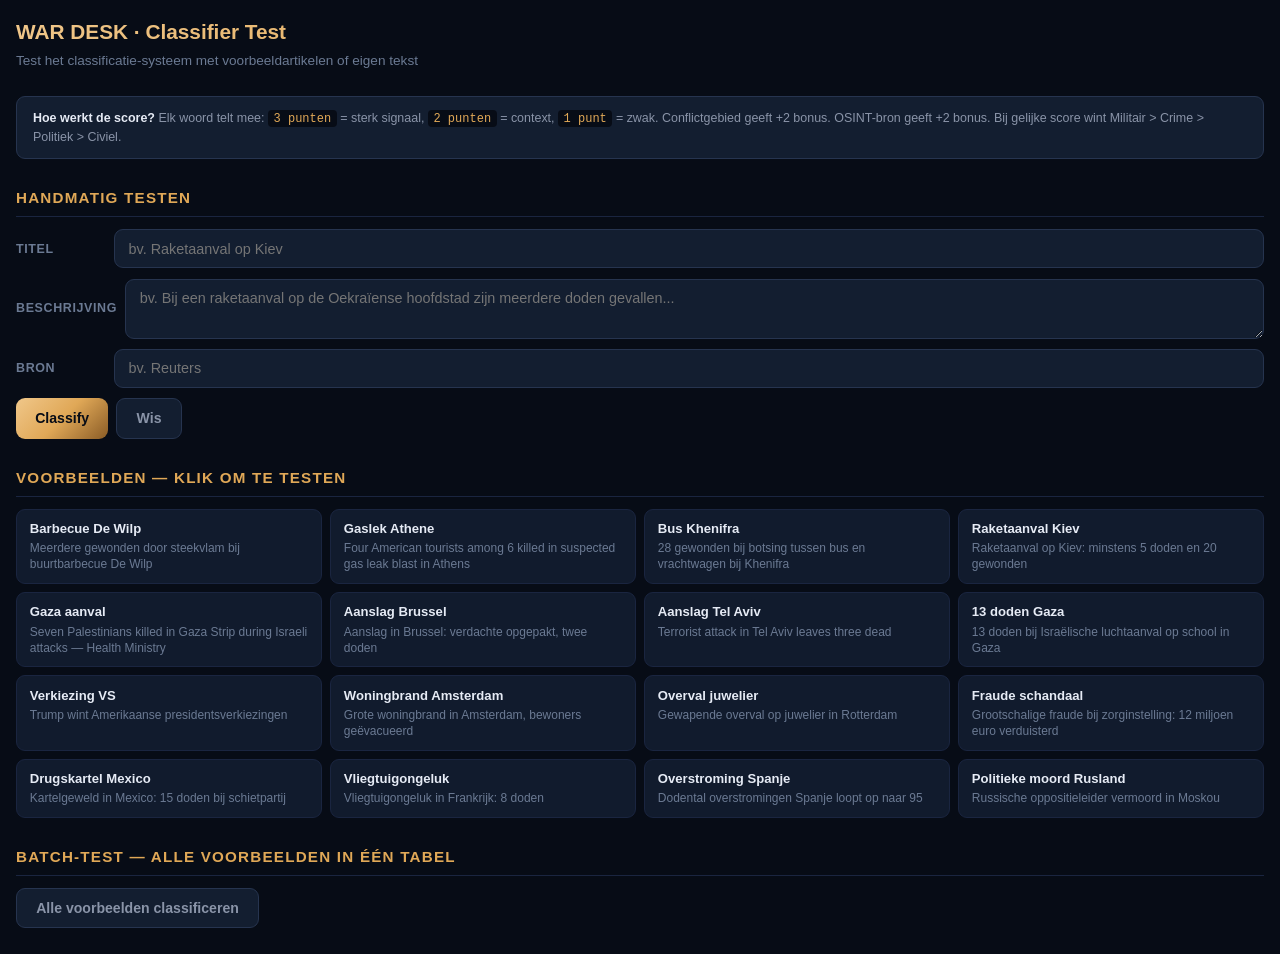
==== classifier-test.html @ 150e5d80 "Create classifier-test.html" ====
<!DOCTYPE html>
<html lang="nl">
<head>
<meta charset="UTF-8">
<meta name="viewport" content="width=device-width, initial-scale=1.0">
<title>WAR DESK · Classifier Test</title>
<style>
  :root {
    --bg:#070c16; --bg-2:#0d1522; --bg-3:#131e30;
    --card:#111b2d; --card-hover:#18253c;
    --line:#1a2540; --line-2:#26344f;
    --ink:#e6ebf5; --ink-2:#8a94a8; --ink-3:#6b7a93;
    --amber:#e0a857; --amber-2:#f0c78a; --amber-3:#8a5c26;
    --militair:#e63950; --crime:#a855f7; --cyber:#06b6d4;
    --politiek:#3b82f6; --civiel:#6b7a93;
    --good:#10b981; --warn:#f59e0b; --bad:#ef4444;
  }
  * { box-sizing: border-box; margin: 0; padding: 0; }
  body {
    font-family: 'Inter', -apple-system, BlinkMacSystemFont, 'Segoe UI', Roboto, sans-serif;
    background: var(--bg);
    color: var(--ink);
    padding: 1rem;
    line-height: 1.5;
    font-size: 15px;
  }
  h1 {
    font-size: 1.3rem;
    background: linear-gradient(135deg, var(--amber-2), var(--amber), var(--amber-3));
    -webkit-background-clip: text; background-clip: text; -webkit-text-fill-color: transparent;
    margin-bottom: .25rem;
  }
  .subtitle { color: var(--ink-3); font-size: .85rem; margin-bottom: 1.5rem; }
  h2 {
    font-size: .95rem; color: var(--amber); text-transform: uppercase;
    letter-spacing: .08em; margin: 1.75rem 0 .75rem;
    padding-bottom: .4rem; border-bottom: 1px solid var(--line);
  }
  .row { display: flex; gap: .5rem; margin-bottom: .65rem; flex-wrap: wrap; }
  .row label { font-size: .78rem; color: var(--ink-3); min-width: 90px; align-self: center; font-weight: 600; text-transform: uppercase; letter-spacing: .05em; }
  input, textarea {
    flex: 1; min-width: 200px;
    padding: .65rem .85rem;
    background: var(--bg-3); border: 1px solid var(--line-2);
    color: var(--ink); border-radius: 9px;
    font-size: .9rem; font-family: inherit; outline: none;
    resize: vertical;
  }
  input:focus, textarea:focus { border-color: var(--amber); box-shadow: 0 0 0 3px rgba(224,168,87,.25); }
  textarea { min-height: 60px; }
  button {
    padding: .7rem 1.2rem;
    background: linear-gradient(135deg, var(--amber-2), var(--amber), var(--amber-3));
    color: #070c16; border: none; border-radius: 9px;
    font-weight: 700; font-size: .88rem; cursor: pointer;
    font-family: inherit;
    transition: filter .15s, transform .1s;
  }
  button:hover { filter: brightness(1.08); }
  button:active { transform: scale(.97); }
  button.secondary {
    background: var(--bg-3); color: var(--ink-2); border: 1px solid var(--line-2);
  }
  button.secondary:hover { border-color: var(--amber); color: var(--amber); }

  .result {
    background: var(--card);
    border: 1px solid var(--line);
    border-radius: 12px;
    padding: 1.1rem 1.25rem;
    margin-top: 1rem;
  }
  .result.cat-militair { border-left: 4px solid var(--militair); }
  .result.cat-crime { border-left: 4px solid var(--crime); }
  .result.cat-politiek { border-left: 4px solid var(--politiek); }
  .result.cat-civiel { border-left: 4px solid var(--civiel); }
  .result-header {
    display: flex; align-items: center; gap: .6rem; flex-wrap: wrap;
    margin-bottom: .75rem; padding-bottom: .75rem;
    border-bottom: 1px solid var(--line);
  }
  .badge {
    display: inline-flex; align-items: center; gap: .4rem;
    padding: .35rem .85rem; border-radius: 999px;
    font-size: .82rem; font-weight: 700;
    text-transform: uppercase; letter-spacing: .05em;
  }
  .badge.militair { background: rgba(230,57,80,.15); color: #ff6070; border: 1px solid rgba(230,57,80,.4); }
  .badge.crime { background: rgba(168,85,247,.15); color: #c084fc; border: 1px solid rgba(168,85,247,.4); }
  .badge.politiek { background: rgba(59,130,246,.15); color: #60a5fa; border: 1px solid rgba(59,130,246,.4); }
  .badge.civiel { background: rgba(107,122,147,.15); color: #8a94a8; border: 1px solid rgba(107,122,147,.4); }
  .badge.subtype { background: var(--bg-3); color: var(--ink-2); border: 1px solid var(--line-2); }

  .conf {
    margin-left: auto;
    display: inline-flex; align-items: center; gap: .5rem;
    font-size: .8rem; color: var(--ink-3);
  }
  .conf-bar {
    width: 100px; height: 6px; background: var(--bg-3);
    border-radius: 3px; overflow: hidden; position: relative;
  }
  .conf-fill { height: 100%; background: var(--good); transition: width .3s; }
  .conf-fill.med { background: var(--warn); }
  .conf-fill.low { background: var(--bad); }

  .scores-grid {
    display: grid; grid-template-columns: repeat(4, 1fr);
    gap: .5rem; margin-top: .75rem;
  }
  .score-box {
    background: var(--bg-3); border: 1px solid var(--line-2);
    border-radius: 8px; padding: .6rem .5rem; text-align: center;
  }
  .score-box .cat {
    font-size: .65rem; text-transform: uppercase; letter-spacing: .06em;
    font-weight: 700; margin-bottom: .2rem;
  }
  .score-box .val { font-size: 1.3rem; font-weight: 800; font-variant-numeric: tabular-nums; }
  .score-box.militair .cat, .score-box.militair .val { color: var(--militair); }
  .score-box.crime .cat, .score-box.crime .val { color: var(--crime); }
  .score-box.politiek .cat, .score-box.politiek .val { color: var(--politiek); }
  .score-box.civiel .cat, .score-box.civiel .val { color: var(--civiel); }

  .signals {
    margin-top: .75rem; padding-top: .75rem;
    border-top: 1px solid var(--line);
    font-size: .82rem; color: var(--ink-2);
  }
  .signal-line { margin-bottom: .3rem; }
  .signal-cat { font-weight: 700; color: var(--ink); }
  .signal-word {
    display: inline-block;
    background: var(--bg-3); border: 1px solid var(--line-2);
    padding: .1rem .45rem; margin: .1rem .15rem;
    border-radius: 5px; font-size: .75rem;
  }
  .signal-word.w3 { border-color: rgba(230,57,80,.4); color: #ff8090; }
  .signal-word.w2 { border-color: rgba(245,158,11,.4); color: #fbbf24; }
  .signal-word.w1 { border-color: var(--line-2); color: var(--ink-3); }

  .meta-line {
    margin-top: .5rem; padding-top: .5rem;
    border-top: 1px solid var(--line);
    font-size: .75rem; color: var(--ink-3);
  }
  .meta-tag {
    display: inline-block;
    background: var(--bg-3); border: 1px solid var(--line-2);
    padding: .15rem .5rem; margin-right: .3rem;
    border-radius: 5px;
  }
  .meta-tag.ok { color: var(--good); border-color: rgba(16,185,129,.4); }
  .meta-tag.warn { color: var(--warn); border-color: rgba(245,158,11,.4); }

  .presets {
    display: grid; grid-template-columns: repeat(auto-fill, minmax(280px, 1fr));
    gap: .5rem; margin-top: .75rem;
  }
  .preset {
    background: var(--card); border: 1px solid var(--line);
    border-radius: 9px; padding: .65rem .8rem;
    cursor: pointer; transition: all .15s;
    font-size: .82rem; line-height: 1.35;
  }
  .preset:hover {
    background: var(--card-hover); border-color: var(--amber);
    transform: translateY(-2px);
    box-shadow: 0 6px 20px -10px rgba(224,168,87,.4);
  }
  .preset-title { font-weight: 700; color: var(--ink); margin-bottom: .15rem; }
  .preset-desc { color: var(--ink-3); font-size: .75rem; }

  .batch-table {
    width: 100%; border-collapse: collapse; margin-top: .75rem;
    font-size: .82rem;
  }
  .batch-table th {
    text-align: left; padding: .5rem .55rem;
    background: var(--bg-3); color: var(--ink-3);
    font-size: .7rem; text-transform: uppercase; letter-spacing: .06em;
    border-bottom: 1px solid var(--line-2);
  }
  .batch-table td {
    padding: .55rem; border-bottom: 1px solid var(--line);
    vertical-align: top;
  }
  .batch-table tr:hover { background: var(--card-hover); }
  .batch-table .cat-cell { font-weight: 700; white-space: nowrap; }
  .batch-table .cat-militair { color: var(--militair); }
  .batch-table .cat-crime { color: var(--crime); }
  .batch-table .cat-politiek { color: var(--politiek); }
  .batch-table .cat-civiel { color: var(--civiel); }
  .batch-table .score-cell { font-variant-numeric: tabular-nums; text-align: center; }
  .batch-table .score-best { color: var(--good); font-weight: 700; }

  .legend {
    background: var(--bg-3); border: 1px solid var(--line-2);
    border-radius: 9px; padding: .75rem 1rem;
    font-size: .78rem; color: var(--ink-2);
    margin-top: 1rem;
  }
  .legend strong { color: var(--ink); }
  .legend code {
    background: var(--bg); padding: .1rem .35rem; border-radius: 4px;
    font-size: .75rem; color: var(--amber);
  }
</style>
</head>
<body>

<h1>WAR DESK · Classifier Test</h1>
<div class="subtitle">Test het classificatie-systeem met voorbeeldartikelen of eigen tekst</div>

<div class="legend">
  <strong>Hoe werkt de score?</strong> Elk woord telt mee: <code>3 punten</code> = sterk signaal,
  <code>2 punten</code> = context, <code>1 punt</code> = zwak. Conflictgebied geeft +2 bonus.
  OSINT-bron geeft +2 bonus. Bij gelijke score wint Militair &gt; Crime &gt; Politiek &gt; Civiel.
</div>

<h2>Handmatig testen</h2>

<div class="row"><label>Titel</label><input type="text" id="inTitle" placeholder="bv. Raketaanval op Kiev"></div>
<div class="row"><label>Beschrijving</label><textarea id="inDesc" placeholder="bv. Bij een raketaanval op de Oekraïense hoofdstad zijn meerdere doden gevallen..."></textarea></div>
<div class="row"><label>Bron</label><input type="text" id="inSource" placeholder="bv. Reuters"></div>
<div class="row">
  <button id="btnClassify">Classify</button>
  <button class="secondary" id="btnClear">Wis</button>
</div>

<div id="result"></div>

<h2>Voorbeelden — klik om te testen</h2>
<div class="presets" id="presets"></div>

<h2>Batch-test — alle voorbeelden in één tabel</h2>
<div class="row">
  <button class="secondary" id="btnBatch">Alle voorbeelden classificeren</button>
</div>
<div id="batchResult"></div>

<script src="classifier.js"></script>
<script>
(function(){
  "use strict";

  var PRESETS = [
    {
      label: "Barbecue De Wilp",
      title: "Meerdere gewonden door steekvlam bij buurtbarbecue De Wilp",
      desc: "Tijdens een buurtbarbecue in De Wilp zijn zaterdagavond meerdere mensen gewond geraakt door een steekvlam.",
      source: "AD.nl",
      expected: "civiel"
    },
    {
      label: "Gaslek Athene",
      title: "Four American tourists among 6 killed in suspected gas leak blast in Athens",
      desc: "Six people died in a suspected gas leak explosion in a hotel in central Athens. Among the victims are four American tourists.",
      source: "France24 EN",
      expected: "civiel"
    },
    {
      label: "Bus Khenifra",
      title: "28 gewonden bij botsing tussen bus en vrachtwagen bij Khenifra",
      desc: "Bij een botsing tussen een bus en een vrachtwagen op de N8 bij Khenifra zijn 28 mensen gewond geraakt.",
      source: "MAROKKO.nl",
      expected: "civiel"
    },
    {
      label: "Raketaanval Kiev",
      title: "Raketaanval op Kiev: minstens 5 doden en 20 gewonden",
      desc: "Rusland heeft vannacht raketten afgevuurd op de Oekraïense hoofdstad Kiev. Bij de aanval zijn minstens 5 mensen gedood.",
      source: "Reuters",
      expected: "militair"
    },
    {
      label: "Gaza aanval",
      title: "Seven Palestinians killed in Gaza Strip during Israeli attacks — Health Ministry",
      desc: "The Health Ministry in Gaza says seven Palestinians were killed and several wounded in Israeli strikes across the Gaza Strip.",
      source: "Al Jazeera",
      expected: "militair"
    },
    {
      label: "Aanslag Brussel",
      title: "Aanslag in Brussel: verdachte opgepakt, twee doden",
      desc: "Bij een aanslag in het centrum van Brussel zijn twee mensen omgekomen. De politie heeft een verdachte opgepakt. Het motief is nog onduidelijk.",
      source: "VRT NWS",
      expected: "crime"
    },
    {
      label: "Aanslag Tel Aviv",
      title: "Terrorist attack in Tel Aviv leaves three dead",
      desc: "A terrorist opened fire in central Tel Aviv, killing three people and wounding several others. The attacker was neutralized by security forces.",
      source: "Times of Israel",
      expected: "militair"
    },
    {
      label: "13 doden Gaza",
      title: "13 doden bij Israëlische luchtaanval op school in Gaza",
      desc: "Bij een Israëlische luchtaanval op een school in Gaza zijn dertien mensen gedood. Het IDF zegt een Hamas-doelwit te hebben geraakt.",
      source: "NOS",
      expected: "militair"
    },
    {
      label: "Verkiezing VS",
      title: "Trump wint Amerikaanse presidentsverkiezingen",
      desc: "Donald Trump heeft de Amerikaanse presidentsverkiezingen gewonnen. Hij versloeg zijn Democratische tegenstander in meerdere swing-states.",
      source: "NYT US",
      expected: "politiek"
    },
    {
      label: "Woningbrand Amsterdam",
      title: "Grote woningbrand in Amsterdam, bewoners geëvacueerd",
      desc: "In Amsterdam is een grote woningbrand uitgebroken. De brandweer heeft meerdere bewoners geëvacueerd.",
      source: "AT5",
      expected: "civiel"
    },
    {
      label: "Overval juwelier",
      title: "Gewapende overval op juwelier in Rotterdam",
      desc: "Twee verdachten hebben een juwelier in Rotterdam overvallen. De politie is op zoek naar de daders.",
      source: "AD.nl",
      expected: "crime"
    },
    {
      label: "Fraude schandaal",
      title: "Grootschalige fraude bij zorginstelling: 12 miljoen euro verduisterd",
      desc: "Bij een zorginstelling in Utrecht is 12 miljoen euro verduisterd door grootschalige fraude. De directie is opgepakt.",
      source: "FD",
      expected: "crime"
    },
    {
      label: "Drugskartel Mexico",
      title: "Kartelgeweld in Mexico: 15 doden bij schietpartij",
      desc: "Bij een schietpartij tussen rivaliserende drugskartels in Noord-Mexico zijn 15 mensen omgekomen.",
      source: "Reuters",
      expected: "crime"
    },
    {
      label: "Vliegtuigongeluk",
      title: "Vliegtuigongeluk in Frankrijk: 8 doden",
      desc: "Bij een vliegtuigongeluk in Zuid-Frankrijk zijn alle 8 inzittenden omgekomen. De oorzaak is nog onbekend.",
      source: "AFP",
      expected: "civiel"
    },
    {
      label: "Overstroming Spanje",
      title: "Dodental overstromingen Spanje loopt op naar 95",
      desc: "Het dodental als gevolg van de overstromingen in de regio Valencia is opgelopen tot 95. Er zijn nog tientallen vermisten.",
      source: "El País",
      expected: "civiel"
    },
    {
      label: "Politieke moord Rusland",
      title: "Russische oppositieleider vermoord in Moskou",
      desc: "Een prominente Russische oppositieleider is in Moskou vermoord. De politie onderzoekt de zaak. Westerse landen eisen uitleg van het Kremlin.",
      source: "BBC World",
      expected: "crime"
    }
  ];

  /* ============================================================
     RENDER
     ============================================================ */

  function esc(s){
    return String(s == null ? "" : s).replace(/[&<>"']/g, function(c){
      return {"&":"&amp;","<":"&lt;",">":"&gt;",'"':"&quot;","'":"&#39;"}[c];
    });
  }

  function catLabel(cat){
    return { militair:"Militair", crime:"Crime", politiek:"Politiek", civiel:"Civiel" }[cat] || cat;
  }

  function renderSignals(signals){
    var out = [];
    ["militair","crime","politiek","civiel"].forEach(function(cat){
      var hits = signals[cat];
      if (!hits || !hits.length) return;
      var words = hits.map(function(h){
        var cls = "w" + h.weight;
        return '<span class="signal-word ' + cls + '">' + esc(h.word) + ' <sub>' + h.weight + '</sub></span>';
      }).join("");
      out.push('<div class="signal-line"><span class="signal-cat">' + catLabel(cat) + ':</span> ' + words + '</div>');
    });
    return out.join("") || '<div class="signal-line"><em>Geen signaalwoorden herkend</em></div>';
  }

  function renderMeta(meta){
    var tags = [];
    if (meta.conflictLocation) tags.push('<span class="meta-tag ok">Conflictgebied: ' + esc(meta.conflictLocation) + ' (+2)</span>');
    if (meta.instableLocation) tags.push('<span class="meta-tag warn">Instabiel: ' + esc(meta.instableLocation) + ' (+1)</span>');
    if (meta.isOsint) tags.push('<span class="meta-tag ok">OSINT-bron (+2)</span>');
    if (meta.terrorWord) tags.push('<span class="meta-tag warn">Terrorisme-woord: ' + esc(meta.terrorWord) + ' → ' + (meta.conflictLocation ? 'Militair' : 'Crime') + ' (+5)</span>');
    if (!tags.length) tags.push('<span class="meta-tag">Geen speciale regels actief</span>');
    return tags.join("");
  }

  function renderResult(result){
    var el = document.getElementById("result");
    var confClass = result.confidence >= 85 ? "" : (result.confidence >= 65 ? "med" : "low");
    var html = '';
    html += '<div class="result cat-' + result.category + '">';
    html += '<div class="result-header">';
    html += '<span class="badge ' + result.category + '">' + catLabel(result.category) + '</span>';
    if (result.subtype) html += '<span class="badge subtype">' + esc(result.subtype) + '</span>';
    if (result.uncertain) html += '<span class="badge subtype" style="color:#f59e0b">?</span>';
    html += '<span class="conf">' +
      '<span>Confidence: ' + result.confidence + '%</span>' +
      '<span class="conf-bar"><span class="conf-fill ' + confClass + '" style="width:' + result.confidence + '%"></span></span>' +
    '</span>';
    html += '</div>';

    html += '<div class="scores-grid">';
    html += '<div class="score-box militair"><div class="cat">Militair</div><div class="val">' + result.scores.militair + '</div></div>';
    html += '<div class="score-box crime"><div class="cat">Crime</div><div class="val">' + result.scores.crime + '</div></div>';
    html += '<div class="score-box politiek"><div class="cat">Politiek</div><div class="val">' + result.scores.politiek + '</div></div>';
    html += '<div class="score-box civiel"><div class="cat">Civiel</div><div class="val">' + result.scores.civiel + '</div></div>';
    html += '</div>';

    html += '<div class="signals">' + renderSignals(result.signals) + '</div>';
    html += '<div class="meta-line">' + renderMeta(result.meta) + '</div>';
    html += '</div>';
    el.innerHTML = html;
  }

  /* ============================================================
     HANDLERS
     ============================================================ */

  function classifyNow(){
    if (!window.WDClassifier) {
      alert("classifier.js niet geladen!");
      return;
    }
    var title = document.getElementById("inTitle").value;
    var desc = document.getElementById("inDesc").value;
    var source = document.getElementById("inSource").value;
    var result = window.WDClassifier.classify(title, desc, source);
    renderResult(result);
  }

  function fillForm(preset){
    document.getElementById("inTitle").value = preset.title;
    document.getElementById("inDesc").value = preset.desc;
    document.getElementById("inSource").value = preset.source;
    classifyNow();
    document.getElementById("result").scrollIntoView({ behavior:"smooth", block:"start" });
  }

  function clearForm(){
    document.getElementById("inTitle").value = "";
    document.getElementById("inDesc").value = "";
    document.getElementById("inSource").value = "";
    document.getElementById("result").innerHTML = "";
  }

  function renderPresets(){
    var wrap = document.getElementById("presets");
    var html = "";
    PRESETS.forEach(function(p, i){
      html += '<div class="preset" data-idx="' + i + '">';
      html += '<div class="preset-title">' + esc(p.label) + '</div>';
      html += '<div class="preset-desc">' + esc(p.title) + '</div>';
      html += '</div>';
    });
    wrap.innerHTML = html;
    wrap.querySelectorAll(".preset").forEach(function(el){
      el.addEventListener("click", function(){
        fillForm(PRESETS[parseInt(el.dataset.idx, 10)]);
      });
    });
  }

  function runBatch(){
    var wrap = document.getElementById("batchResult");
    if (!window.WDClassifier) { wrap.innerHTML = "classifier.js niet geladen"; return; }

    var html = '<table class="batch-table"><thead><tr>' +
      '<th>#</th><th>Label</th><th>Resultaat</th><th>Subtype</th>' +
      '<th>M</th><th>C</th><th>P</th><th>Ci</th><th>Conf</th><th>Verwacht</th>' +
    '</tr></thead><tbody>';

    var correct = 0;
    PRESETS.forEach(function(p, i){
      var r = window.WDClassifier.classify(p.title, p.desc, p.source);
      var ok = (r.category === p.expected);
      if (ok) correct++;
      var rowStyle = ok ? "" : ' style="background:rgba(239,68,68,.08)"';
      html += '<tr' + rowStyle + '>';
      html += '<td>' + (i+1) + '</td>';
      html += '<td>' + esc(p.label) + '</td>';
      html += '<td class="cat-cell cat-' + r.category + '">' + catLabel(r.category) + '</td>';
      html += '<td>' + esc(r.subtype) + (r.uncertain ? ' <span style="color:#f59e0b">?</span>' : '') + '</td>';
      html += '<td class="score-cell' + (r.category === "militair" ? ' score-best' : '') + '">' + r.scores.militair + '</td>';
      html += '<td class="score-cell' + (r.category === "crime" ? ' score-best' : '') + '">' + r.scores.crime + '</td>';
      html += '<td class="score-cell' + (r.category === "politiek" ? ' score-best' : '') + '">' + r.scores.politiek + '</td>';
      html += '<td class="score-cell' + (r.category === "civiel" ? ' score-best' : '') + '">' + r.scores.civiel + '</td>';
      html += '<td class="score-cell">' + r.confidence + '%</td>';
      html += '<td>' + (ok ? '<span style="color:#10b981">✓ ' + catLabel(p.expected) + '</span>' : '<span style="color:#ef4444">✗ ' + catLabel(p.expected) + '</span>') + '</td>';
      html += '</tr>';
    });

    html += '</tbody></table>';
    html += '<div style="margin-top:.75rem;font-size:.85rem;color:var(--ink-2)">';
    html += '<strong>Score: ' + correct + ' / ' + PRESETS.length + '</strong> correct';
    if (correct === PRESETS.length) html += ' — <span style="color:var(--good)">Perfect</span>';
    else if (correct >= PRESETS.length * 0.8) html += ' — <span style="color:var(--warn)">Goed, kleine verbeteringen mogelijk</span>';
    else html += ' — <span style="color:var(--bad)">Woordenlijsten moeten worden bijgewerkt</span>';
    html += '</div>';

    wrap.innerHTML = html;
  }

  /* ============================================================
     INIT
     ============================================================ */

  document.addEventListener("DOMContentLoaded", function(){
    document.getElementById("btnClassify").addEventListener("click", classifyNow);
    document.getElementById("btnClear").addEventListener("click", clearForm);
    document.getElementById("btnBatch").addEventListener("click", runBatch);
    renderPresets();

    if (!window.WDClassifier) {
      document.getElementById("result").innerHTML =
        '<div class="result" style="border-left:4px solid #ef4444">' +
        '<strong style="color:#ef4444">Fout:</strong> classifier.js niet gevonden. ' +
        'Zorg dat beide bestanden in dezelfde map staan.' +
        '</div>';
    }
  });

})();
</script>

</body>
</html>
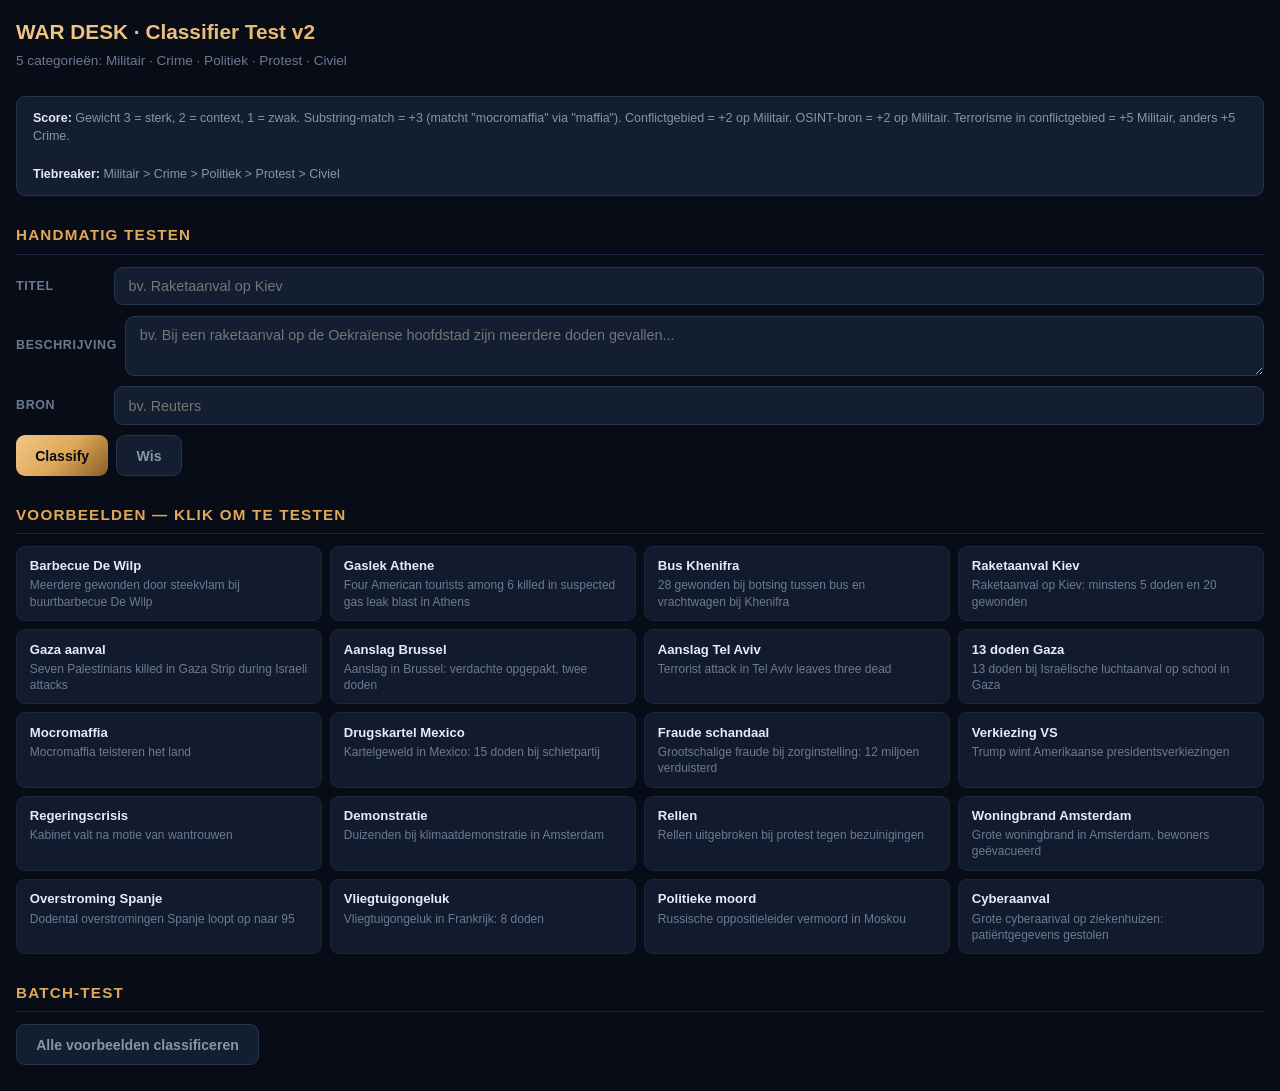
==== commit fd601832: "Update classifier-test.html" ====
--- a/classifier-test.html
+++ b/classifier-test.html
@@ -3,7 +3,7 @@
 <head>
 <meta charset="UTF-8">
 <meta name="viewport" content="width=device-width, initial-scale=1.0">
-<title>WAR DESK · Classifier Test</title>
+<title>WAR DESK · Classifier Test v2</title>
 <style>
   :root {
     --bg:#070c16; --bg-2:#0d1522; --bg-3:#131e30;
@@ -12,17 +12,14 @@
     --ink:#e6ebf5; --ink-2:#8a94a8; --ink-3:#6b7a93;
     --amber:#e0a857; --amber-2:#f0c78a; --amber-3:#8a5c26;
     --militair:#e63950; --crime:#a855f7; --cyber:#06b6d4;
-    --politiek:#3b82f6; --civiel:#6b7a93;
+    --politiek:#3b82f6; --protest:#f59e0b; --civiel:#6b7a93;
     --good:#10b981; --warn:#f59e0b; --bad:#ef4444;
   }
   * { box-sizing: border-box; margin: 0; padding: 0; }
   body {
     font-family: 'Inter', -apple-system, BlinkMacSystemFont, 'Segoe UI', Roboto, sans-serif;
-    background: var(--bg);
-    color: var(--ink);
-    padding: 1rem;
-    line-height: 1.5;
-    font-size: 15px;
+    background: var(--bg); color: var(--ink);
+    padding: 1rem; line-height: 1.5; font-size: 15px;
   }
   h1 {
     font-size: 1.3rem;
@@ -64,15 +61,13 @@
   button.secondary:hover { border-color: var(--amber); color: var(--amber); }
 
   .result {
-    background: var(--card);
-    border: 1px solid var(--line);
-    border-radius: 12px;
-    padding: 1.1rem 1.25rem;
-    margin-top: 1rem;
+    background: var(--card); border: 1px solid var(--line);
+    border-radius: 12px; padding: 1.1rem 1.25rem; margin-top: 1rem;
   }
   .result.cat-militair { border-left: 4px solid var(--militair); }
   .result.cat-crime { border-left: 4px solid var(--crime); }
   .result.cat-politiek { border-left: 4px solid var(--politiek); }
+  .result.cat-protest { border-left: 4px solid var(--protest); }
   .result.cat-civiel { border-left: 4px solid var(--civiel); }
   .result-header {
     display: flex; align-items: center; gap: .6rem; flex-wrap: wrap;
@@ -88,6 +83,7 @@
   .badge.militair { background: rgba(230,57,80,.15); color: #ff6070; border: 1px solid rgba(230,57,80,.4); }
   .badge.crime { background: rgba(168,85,247,.15); color: #c084fc; border: 1px solid rgba(168,85,247,.4); }
   .badge.politiek { background: rgba(59,130,246,.15); color: #60a5fa; border: 1px solid rgba(59,130,246,.4); }
+  .badge.protest { background: rgba(245,158,11,.15); color: #fbbf24; border: 1px solid rgba(245,158,11,.4); }
   .badge.civiel { background: rgba(107,122,147,.15); color: #8a94a8; border: 1px solid rgba(107,122,147,.4); }
   .badge.subtype { background: var(--bg-3); color: var(--ink-2); border: 1px solid var(--line-2); }
 
@@ -96,30 +92,28 @@
     display: inline-flex; align-items: center; gap: .5rem;
     font-size: .8rem; color: var(--ink-3);
   }
-  .conf-bar {
-    width: 100px; height: 6px; background: var(--bg-3);
-    border-radius: 3px; overflow: hidden; position: relative;
-  }
+  .conf-bar { width: 100px; height: 6px; background: var(--bg-3); border-radius: 3px; overflow: hidden; }
   .conf-fill { height: 100%; background: var(--good); transition: width .3s; }
   .conf-fill.med { background: var(--warn); }
   .conf-fill.low { background: var(--bad); }
 
   .scores-grid {
-    display: grid; grid-template-columns: repeat(4, 1fr);
-    gap: .5rem; margin-top: .75rem;
+    display: grid; grid-template-columns: repeat(5, 1fr);
+    gap: .4rem; margin-top: .75rem;
   }
   .score-box {
     background: var(--bg-3); border: 1px solid var(--line-2);
-    border-radius: 8px; padding: .6rem .5rem; text-align: center;
+    border-radius: 8px; padding: .55rem .35rem; text-align: center;
   }
   .score-box .cat {
-    font-size: .65rem; text-transform: uppercase; letter-spacing: .06em;
+    font-size: .6rem; text-transform: uppercase; letter-spacing: .05em;
     font-weight: 700; margin-bottom: .2rem;
   }
-  .score-box .val { font-size: 1.3rem; font-weight: 800; font-variant-numeric: tabular-nums; }
+  .score-box .val { font-size: 1.2rem; font-weight: 800; font-variant-numeric: tabular-nums; }
   .score-box.militair .cat, .score-box.militair .val { color: var(--militair); }
   .score-box.crime .cat, .score-box.crime .val { color: var(--crime); }
   .score-box.politiek .cat, .score-box.politiek .val { color: var(--politiek); }
+  .score-box.protest .cat, .score-box.protest .val { color: var(--protest); }
   .score-box.civiel .cat, .score-box.civiel .val { color: var(--civiel); }
 
   .signals {
@@ -127,17 +121,19 @@
     border-top: 1px solid var(--line);
     font-size: .82rem; color: var(--ink-2);
   }
-  .signal-line { margin-bottom: .3rem; }
+  .signal-line { margin-bottom: .35rem; }
   .signal-cat { font-weight: 700; color: var(--ink); }
   .signal-word {
     display: inline-block;
     background: var(--bg-3); border: 1px solid var(--line-2);
     padding: .1rem .45rem; margin: .1rem .15rem;
-    border-radius: 5px; font-size: .75rem;
+    border-radius: 5px; font-size: .72rem;
   }
   .signal-word.w3 { border-color: rgba(230,57,80,.4); color: #ff8090; }
   .signal-word.w2 { border-color: rgba(245,158,11,.4); color: #fbbf24; }
   .signal-word.w1 { border-color: var(--line-2); color: var(--ink-3); }
+  .signal-word.sub { border-color: rgba(168,85,247,.5); color: #c084fc; font-style: italic; }
+  .signal-word.sub::after { content: " ⚡"; font-size: .6rem; }
 
   .meta-line {
     margin-top: .5rem; padding-top: .5rem;
@@ -171,25 +167,20 @@
   .preset-title { font-weight: 700; color: var(--ink); margin-bottom: .15rem; }
   .preset-desc { color: var(--ink-3); font-size: .75rem; }
 
-  .batch-table {
-    width: 100%; border-collapse: collapse; margin-top: .75rem;
-    font-size: .82rem;
-  }
+  .batch-table { width: 100%; border-collapse: collapse; margin-top: .75rem; font-size: .78rem; }
   .batch-table th {
-    text-align: left; padding: .5rem .55rem;
+    text-align: left; padding: .5rem .45rem;
     background: var(--bg-3); color: var(--ink-3);
-    font-size: .7rem; text-transform: uppercase; letter-spacing: .06em;
+    font-size: .65rem; text-transform: uppercase; letter-spacing: .05em;
     border-bottom: 1px solid var(--line-2);
   }
-  .batch-table td {
-    padding: .55rem; border-bottom: 1px solid var(--line);
-    vertical-align: top;
-  }
+  .batch-table td { padding: .5rem .45rem; border-bottom: 1px solid var(--line); vertical-align: top; }
   .batch-table tr:hover { background: var(--card-hover); }
   .batch-table .cat-cell { font-weight: 700; white-space: nowrap; }
   .batch-table .cat-militair { color: var(--militair); }
   .batch-table .cat-crime { color: var(--crime); }
   .batch-table .cat-politiek { color: var(--politiek); }
+  .batch-table .cat-protest { color: var(--protest); }
   .batch-table .cat-civiel { color: var(--civiel); }
   .batch-table .score-cell { font-variant-numeric: tabular-nums; text-align: center; }
   .batch-table .score-best { color: var(--good); font-weight: 700; }
@@ -197,8 +188,7 @@
   .legend {
     background: var(--bg-3); border: 1px solid var(--line-2);
     border-radius: 9px; padding: .75rem 1rem;
-    font-size: .78rem; color: var(--ink-2);
-    margin-top: 1rem;
+    font-size: .78rem; color: var(--ink-2); margin-top: 1rem;
   }
   .legend strong { color: var(--ink); }
   .legend code {
@@ -209,17 +199,19 @@
 </head>
 <body>
 
-<h1>WAR DESK · Classifier Test</h1>
-<div class="subtitle">Test het classificatie-systeem met voorbeeldartikelen of eigen tekst</div>
+<h1>WAR DESK · Classifier Test v2</h1>
+<div class="subtitle">5 categorieën: Militair · Crime · Politiek · Protest · Civiel</div>
 
 <div class="legend">
-  <strong>Hoe werkt de score?</strong> Elk woord telt mee: <code>3 punten</code> = sterk signaal,
-  <code>2 punten</code> = context, <code>1 punt</code> = zwak. Conflictgebied geeft +2 bonus.
-  OSINT-bron geeft +2 bonus. Bij gelijke score wint Militair &gt; Crime &gt; Politiek &gt; Civiel.
+  <strong>Score:</strong> Gewicht 3 = sterk, 2 = context, 1 = zwak.
+  Substring-match = +3 (matcht "mocromaffia" via "maffia").
+  Conflictgebied = +2 op Militair. OSINT-bron = +2 op Militair.
+  Terrorisme in conflictgebied = +5 Militair, anders +5 Crime.
+  <br><br>
+  <strong>Tiebreaker:</strong> Militair &gt; Crime &gt; Politiek &gt; Protest &gt; Civiel
 </div>
 
 <h2>Handmatig testen</h2>
-
 <div class="row"><label>Titel</label><input type="text" id="inTitle" placeholder="bv. Raketaanval op Kiev"></div>
 <div class="row"><label>Beschrijving</label><textarea id="inDesc" placeholder="bv. Bij een raketaanval op de Oekraïense hoofdstad zijn meerdere doden gevallen..."></textarea></div>
 <div class="row"><label>Bron</label><input type="text" id="inSource" placeholder="bv. Reuters"></div>
@@ -227,16 +219,13 @@
   <button id="btnClassify">Classify</button>
   <button class="secondary" id="btnClear">Wis</button>
 </div>
-
 <div id="result"></div>
 
 <h2>Voorbeelden — klik om te testen</h2>
 <div class="presets" id="presets"></div>
 
-<h2>Batch-test — alle voorbeelden in één tabel</h2>
-<div class="row">
-  <button class="secondary" id="btnBatch">Alle voorbeelden classificeren</button>
-</div>
+<h2>Batch-test</h2>
+<div class="row"><button class="secondary" id="btnBatch">Alle voorbeelden classificeren</button></div>
 <div id="batchResult"></div>
 
 <script src="classifier.js"></script>
@@ -245,141 +234,38 @@
   "use strict";
 
   var PRESETS = [
-    {
-      label: "Barbecue De Wilp",
-      title: "Meerdere gewonden door steekvlam bij buurtbarbecue De Wilp",
-      desc: "Tijdens een buurtbarbecue in De Wilp zijn zaterdagavond meerdere mensen gewond geraakt door een steekvlam.",
-      source: "AD.nl",
-      expected: "civiel"
-    },
-    {
-      label: "Gaslek Athene",
-      title: "Four American tourists among 6 killed in suspected gas leak blast in Athens",
-      desc: "Six people died in a suspected gas leak explosion in a hotel in central Athens. Among the victims are four American tourists.",
-      source: "France24 EN",
-      expected: "civiel"
-    },
-    {
-      label: "Bus Khenifra",
-      title: "28 gewonden bij botsing tussen bus en vrachtwagen bij Khenifra",
-      desc: "Bij een botsing tussen een bus en een vrachtwagen op de N8 bij Khenifra zijn 28 mensen gewond geraakt.",
-      source: "MAROKKO.nl",
-      expected: "civiel"
-    },
-    {
-      label: "Raketaanval Kiev",
-      title: "Raketaanval op Kiev: minstens 5 doden en 20 gewonden",
-      desc: "Rusland heeft vannacht raketten afgevuurd op de Oekraïense hoofdstad Kiev. Bij de aanval zijn minstens 5 mensen gedood.",
-      source: "Reuters",
-      expected: "militair"
-    },
-    {
-      label: "Gaza aanval",
-      title: "Seven Palestinians killed in Gaza Strip during Israeli attacks — Health Ministry",
-      desc: "The Health Ministry in Gaza says seven Palestinians were killed and several wounded in Israeli strikes across the Gaza Strip.",
-      source: "Al Jazeera",
-      expected: "militair"
-    },
-    {
-      label: "Aanslag Brussel",
-      title: "Aanslag in Brussel: verdachte opgepakt, twee doden",
-      desc: "Bij een aanslag in het centrum van Brussel zijn twee mensen omgekomen. De politie heeft een verdachte opgepakt. Het motief is nog onduidelijk.",
-      source: "VRT NWS",
-      expected: "crime"
-    },
-    {
-      label: "Aanslag Tel Aviv",
-      title: "Terrorist attack in Tel Aviv leaves three dead",
-      desc: "A terrorist opened fire in central Tel Aviv, killing three people and wounding several others. The attacker was neutralized by security forces.",
-      source: "Times of Israel",
-      expected: "militair"
-    },
-    {
-      label: "13 doden Gaza",
-      title: "13 doden bij Israëlische luchtaanval op school in Gaza",
-      desc: "Bij een Israëlische luchtaanval op een school in Gaza zijn dertien mensen gedood. Het IDF zegt een Hamas-doelwit te hebben geraakt.",
-      source: "NOS",
-      expected: "militair"
-    },
-    {
-      label: "Verkiezing VS",
-      title: "Trump wint Amerikaanse presidentsverkiezingen",
-      desc: "Donald Trump heeft de Amerikaanse presidentsverkiezingen gewonnen. Hij versloeg zijn Democratische tegenstander in meerdere swing-states.",
-      source: "NYT US",
-      expected: "politiek"
-    },
-    {
-      label: "Woningbrand Amsterdam",
-      title: "Grote woningbrand in Amsterdam, bewoners geëvacueerd",
-      desc: "In Amsterdam is een grote woningbrand uitgebroken. De brandweer heeft meerdere bewoners geëvacueerd.",
-      source: "AT5",
-      expected: "civiel"
-    },
-    {
-      label: "Overval juwelier",
-      title: "Gewapende overval op juwelier in Rotterdam",
-      desc: "Twee verdachten hebben een juwelier in Rotterdam overvallen. De politie is op zoek naar de daders.",
-      source: "AD.nl",
-      expected: "crime"
-    },
-    {
-      label: "Fraude schandaal",
-      title: "Grootschalige fraude bij zorginstelling: 12 miljoen euro verduisterd",
-      desc: "Bij een zorginstelling in Utrecht is 12 miljoen euro verduisterd door grootschalige fraude. De directie is opgepakt.",
-      source: "FD",
-      expected: "crime"
-    },
-    {
-      label: "Drugskartel Mexico",
-      title: "Kartelgeweld in Mexico: 15 doden bij schietpartij",
-      desc: "Bij een schietpartij tussen rivaliserende drugskartels in Noord-Mexico zijn 15 mensen omgekomen.",
-      source: "Reuters",
-      expected: "crime"
-    },
-    {
-      label: "Vliegtuigongeluk",
-      title: "Vliegtuigongeluk in Frankrijk: 8 doden",
-      desc: "Bij een vliegtuigongeluk in Zuid-Frankrijk zijn alle 8 inzittenden omgekomen. De oorzaak is nog onbekend.",
-      source: "AFP",
-      expected: "civiel"
-    },
-    {
-      label: "Overstroming Spanje",
-      title: "Dodental overstromingen Spanje loopt op naar 95",
-      desc: "Het dodental als gevolg van de overstromingen in de regio Valencia is opgelopen tot 95. Er zijn nog tientallen vermisten.",
-      source: "El País",
-      expected: "civiel"
-    },
-    {
-      label: "Politieke moord Rusland",
-      title: "Russische oppositieleider vermoord in Moskou",
-      desc: "Een prominente Russische oppositieleider is in Moskou vermoord. De politie onderzoekt de zaak. Westerse landen eisen uitleg van het Kremlin.",
-      source: "BBC World",
-      expected: "crime"
-    }
+    { label:"Barbecue De Wilp", title:"Meerdere gewonden door steekvlam bij buurtbarbecue De Wilp", desc:"Tijdens een buurtbarbecue in De Wilp zijn zaterdagavond meerdere mensen gewond geraakt door een steekvlam.", source:"AD.nl", expected:"civiel" },
+    { label:"Gaslek Athene", title:"Four American tourists among 6 killed in suspected gas leak blast in Athens", desc:"Six people died in a suspected gas leak explosion in a hotel in central Athens.", source:"France24 EN", expected:"civiel" },
+    { label:"Bus Khenifra", title:"28 gewonden bij botsing tussen bus en vrachtwagen bij Khenifra", desc:"Bij een botsing tussen een bus en een vrachtwagen op de N8 bij Khenifra zijn 28 mensen gewond geraakt.", source:"MAROKKO.nl", expected:"civiel" },
+    { label:"Raketaanval Kiev", title:"Raketaanval op Kiev: minstens 5 doden en 20 gewonden", desc:"Rusland heeft vannacht raketten afgevuurd op de Oekraïense hoofdstad Kiev. Bij de aanval zijn minstens 5 mensen gedood.", source:"Reuters", expected:"militair" },
+    { label:"Gaza aanval", title:"Seven Palestinians killed in Gaza Strip during Israeli attacks", desc:"The Health Ministry in Gaza says seven Palestinians were killed and several wounded in Israeli strikes across the Gaza Strip.", source:"Al Jazeera", expected:"militair" },
+    { label:"Aanslag Brussel", title:"Aanslag in Brussel: verdachte opgepakt, twee doden", desc:"Bij een aanslag in het centrum van Brussel zijn twee mensen omgekomen. De politie heeft een verdachte opgepakt.", source:"VRT NWS", expected:"crime" },
+    { label:"Aanslag Tel Aviv", title:"Terrorist attack in Tel Aviv leaves three dead", desc:"A terrorist opened fire in central Tel Aviv, killing three people and wounding several others.", source:"Times of Israel", expected:"militair" },
+    { label:"13 doden Gaza", title:"13 doden bij Israëlische luchtaanval op school in Gaza", desc:"Bij een Israëlische luchtaanval op een school in Gaza zijn dertien mensen gedood. Het IDF zegt een Hamas-doelwit te hebben geraakt.", source:"NOS", expected:"militair" },
+    { label:"Mocromaffia", title:"Mocromaffia teisteren het land", desc:"De Mocromaffia teistert Nederland al jaren met drugshandel, liquidaties en afrekeningen in de onderwereld.", source:"De Telegraaf", expected:"crime" },
+    { label:"Drugskartel Mexico", title:"Kartelgeweld in Mexico: 15 doden bij schietpartij", desc:"Bij een schietpartij tussen rivaliserende drugskartels in Noord-Mexico zijn 15 mensen omgekomen.", source:"Reuters", expected:"crime" },
+    { label:"Fraude schandaal", title:"Grootschalige fraude bij zorginstelling: 12 miljoen verduisterd", desc:"Bij een zorginstelling in Utrecht is 12 miljoen euro verduisterd door grootschalige fraude. De directie is opgepakt.", source:"FD", expected:"crime" },
+    { label:"Verkiezing VS", title:"Trump wint Amerikaanse presidentsverkiezingen", desc:"Donald Trump heeft de Amerikaanse presidentsverkiezingen gewonnen. Hij versloeg zijn Democratische tegenstander.", source:"NYT US", expected:"politiek" },
+    { label:"Regeringscrisis", title:"Kabinet valt na motie van wantrouwen", desc:"Het kabinet is gevallen na een aangenomen motie van wantrouwen. Er komen nieuwe verkiezingen.", source:"NOS", expected:"politiek" },
+    { label:"Demonstratie", title:"Duizenden bij klimaatdemonstratie in Amsterdam", desc:"Duizenden mensen zijn naar Amsterdam gekomen voor de grote klimaatdemonstratie. Er zijn geen incidenten gemeld.", source:"Nu.nl", expected:"protest" },
+    { label:"Rellen", title:"Rellen uitgebroken bij protest tegen bezuinigingen", desc:"Bij een protest tegen bezuinigingen zijn rellen uitgebroken. De politie heeft traangas ingezet.", source:"AD.nl", expected:"protest" },
+    { label:"Woningbrand Amsterdam", title:"Grote woningbrand in Amsterdam, bewoners geëvacueerd", desc:"In Amsterdam is een grote woningbrand uitgebroken. De brandweer heeft meerdere bewoners geëvacueerd.", source:"AT5", expected:"civiel" },
+    { label:"Overstroming Spanje", title:"Dodental overstromingen Spanje loopt op naar 95", desc:"Het dodental als gevolg van de overstromingen in Valencia is opgelopen tot 95. Er zijn nog tientallen vermisten.", source:"El País", expected:"civiel" },
+    { label:"Vliegtuigongeluk", title:"Vliegtuigongeluk in Frankrijk: 8 doden", desc:"Bij een vliegtuigongeluk in Zuid-Frankrijk zijn alle 8 inzittenden omgekomen. De oorzaak is nog onbekend.", source:"AFP", expected:"civiel" },
+    { label:"Politieke moord", title:"Russische oppositieleider vermoord in Moskou", desc:"Een prominente Russische oppositieleider is in Moskou vermoord. De politie onderzoekt de zaak.", source:"BBC World", expected:"crime" },
+    { label:"Cyberaanval", title:"Grote cyberaanval op ziekenhuizen: patiëntgegevens gestolen", desc:"Bij een grote cyberaanval op meerdere ziekenhuizen zijn patiëntgegevens gestolen. Er is losgeld geëist.", source:"Tweakers", expected:"crime" }
   ];
 
-  /* ============================================================
-     RENDER
-     ============================================================ */
-
-  function esc(s){
-    return String(s == null ? "" : s).replace(/[&<>"']/g, function(c){
-      return {"&":"&amp;","<":"&lt;",">":"&gt;",'"':"&quot;","'":"&#39;"}[c];
-    });
-  }
-
-  function catLabel(cat){
-    return { militair:"Militair", crime:"Crime", politiek:"Politiek", civiel:"Civiel" }[cat] || cat;
-  }
+  function esc(s){ return String(s==null?"":s).replace(/[&<>"']/g, function(c){ return {"&":"&amp;","<":"&lt;",">":"&gt;",'"':"&quot;","'":"&#39;"}[c]; }); }
+  function catLabel(cat){ return { militair:"Militair", crime:"Crime", politiek:"Politiek", protest:"Protest", civiel:"Civiel" }[cat] || cat; }
 
   function renderSignals(signals){
     var out = [];
-    ["militair","crime","politiek","civiel"].forEach(function(cat){
+    ["militair","crime","politiek","protest","civiel"].forEach(function(cat){
       var hits = signals[cat];
       if (!hits || !hits.length) return;
       var words = hits.map(function(h){
-        var cls = "w" + h.weight;
+        var cls = h.substring ? "sub" : ("w" + h.weight);
         return '<span class="signal-word ' + cls + '">' + esc(h.word) + ' <sub>' + h.weight + '</sub></span>';
       }).join("");
       out.push('<div class="signal-line"><span class="signal-cat">' + catLabel(cat) + ':</span> ' + words + '</div>');
@@ -392,7 +278,7 @@
     if (meta.conflictLocation) tags.push('<span class="meta-tag ok">Conflictgebied: ' + esc(meta.conflictLocation) + ' (+2)</span>');
     if (meta.instableLocation) tags.push('<span class="meta-tag warn">Instabiel: ' + esc(meta.instableLocation) + ' (+1)</span>');
     if (meta.isOsint) tags.push('<span class="meta-tag ok">OSINT-bron (+2)</span>');
-    if (meta.terrorWord) tags.push('<span class="meta-tag warn">Terrorisme-woord: ' + esc(meta.terrorWord) + ' → ' + (meta.conflictLocation ? 'Militair' : 'Crime') + ' (+5)</span>');
+    if (meta.terrorWord) tags.push('<span class="meta-tag warn">Terror: ' + esc(meta.terrorWord) + ' → ' + (meta.conflictLocation ? 'Militair' : 'Crime') + ' (+5)</span>');
     if (!tags.length) tags.push('<span class="meta-tag">Geen speciale regels actief</span>');
     return tags.join("");
   }
@@ -400,51 +286,36 @@
   function renderResult(result){
     var el = document.getElementById("result");
     var confClass = result.confidence >= 85 ? "" : (result.confidence >= 65 ? "med" : "low");
-    var html = '';
-    html += '<div class="result cat-' + result.category + '">';
+    var html = '<div class="result cat-' + result.category + '">';
     html += '<div class="result-header">';
     html += '<span class="badge ' + result.category + '">' + catLabel(result.category) + '</span>';
     if (result.subtype) html += '<span class="badge subtype">' + esc(result.subtype) + '</span>';
     if (result.uncertain) html += '<span class="badge subtype" style="color:#f59e0b">?</span>';
-    html += '<span class="conf">' +
-      '<span>Confidence: ' + result.confidence + '%</span>' +
-      '<span class="conf-bar"><span class="conf-fill ' + confClass + '" style="width:' + result.confidence + '%"></span></span>' +
-    '</span>';
+    html += '<span class="conf"><span>Confidence: ' + result.confidence + '%</span><span class="conf-bar"><span class="conf-fill ' + confClass + '" style="width:' + result.confidence + '%"></span></span></span>';
     html += '</div>';
-
     html += '<div class="scores-grid">';
-    html += '<div class="score-box militair"><div class="cat">Militair</div><div class="val">' + result.scores.militair + '</div></div>';
-    html += '<div class="score-box crime"><div class="cat">Crime</div><div class="val">' + result.scores.crime + '</div></div>';
-    html += '<div class="score-box politiek"><div class="cat">Politiek</div><div class="val">' + result.scores.politiek + '</div></div>';
-    html += '<div class="score-box civiel"><div class="cat">Civiel</div><div class="val">' + result.scores.civiel + '</div></div>';
+    ["militair","crime","politiek","protest","civiel"].forEach(function(c){
+      html += '<div class="score-box ' + c + '"><div class="cat">' + catLabel(c) + '</div><div class="val">' + result.scores[c] + '</div></div>';
+    });
     html += '</div>';
-
     html += '<div class="signals">' + renderSignals(result.signals) + '</div>';
     html += '<div class="meta-line">' + renderMeta(result.meta) + '</div>';
     html += '</div>';
     el.innerHTML = html;
   }
 
-  /* ============================================================
-     HANDLERS
-     ============================================================ */
-
   function classifyNow(){
-    if (!window.WDClassifier) {
-      alert("classifier.js niet geladen!");
-      return;
-    }
+    if (!window.WDClassifier) { alert("classifier.js niet geladen!"); return; }
     var title = document.getElementById("inTitle").value;
     var desc = document.getElementById("inDesc").value;
     var source = document.getElementById("inSource").value;
-    var result = window.WDClassifier.classify(title, desc, source);
-    renderResult(result);
-  }
-
-  function fillForm(preset){
-    document.getElementById("inTitle").value = preset.title;
-    document.getElementById("inDesc").value = preset.desc;
-    document.getElementById("inSource").value = preset.source;
+    renderResult(window.WDClassifier.classify(title, desc, source));
+  }
+
+  function fillForm(p){
+    document.getElementById("inTitle").value = p.title;
+    document.getElementById("inDesc").value = p.desc;
+    document.getElementById("inSource").value = p.source;
     classifyNow();
     document.getElementById("result").scrollIntoView({ behavior:"smooth", block:"start" });
   }
@@ -460,28 +331,18 @@
     var wrap = document.getElementById("presets");
     var html = "";
     PRESETS.forEach(function(p, i){
-      html += '<div class="preset" data-idx="' + i + '">';
-      html += '<div class="preset-title">' + esc(p.label) + '</div>';
-      html += '<div class="preset-desc">' + esc(p.title) + '</div>';
-      html += '</div>';
+      html += '<div class="preset" data-idx="' + i + '"><div class="preset-title">' + esc(p.label) + '</div><div class="preset-desc">' + esc(p.title) + '</div></div>';
     });
     wrap.innerHTML = html;
     wrap.querySelectorAll(".preset").forEach(function(el){
-      el.addEventListener("click", function(){
-        fillForm(PRESETS[parseInt(el.dataset.idx, 10)]);
-      });
+      el.addEventListener("click", function(){ fillForm(PRESETS[parseInt(el.dataset.idx, 10)]); });
     });
   }
 
   function runBatch(){
     var wrap = document.getElementById("batchResult");
     if (!window.WDClassifier) { wrap.innerHTML = "classifier.js niet geladen"; return; }
-
-    var html = '<table class="batch-table"><thead><tr>' +
-      '<th>#</th><th>Label</th><th>Resultaat</th><th>Subtype</th>' +
-      '<th>M</th><th>C</th><th>P</th><th>Ci</th><th>Conf</th><th>Verwacht</th>' +
-    '</tr></thead><tbody>';
-
+    var html = '<table class="batch-table"><thead><tr><th>#</th><th>Label</th><th>Resultaat</th><th>Subtype</th><th>M</th><th>C</th><th>P</th><th>Pr</th><th>Ci</th><th>Conf</th><th>Verwacht</th></tr></thead><tbody>';
     var correct = 0;
     PRESETS.forEach(function(p, i){
       var r = window.WDClassifier.classify(p.title, p.desc, p.source);
@@ -493,42 +354,29 @@
       html += '<td>' + esc(p.label) + '</td>';
       html += '<td class="cat-cell cat-' + r.category + '">' + catLabel(r.category) + '</td>';
       html += '<td>' + esc(r.subtype) + (r.uncertain ? ' <span style="color:#f59e0b">?</span>' : '') + '</td>';
-      html += '<td class="score-cell' + (r.category === "militair" ? ' score-best' : '') + '">' + r.scores.militair + '</td>';
-      html += '<td class="score-cell' + (r.category === "crime" ? ' score-best' : '') + '">' + r.scores.crime + '</td>';
-      html += '<td class="score-cell' + (r.category === "politiek" ? ' score-best' : '') + '">' + r.scores.politiek + '</td>';
-      html += '<td class="score-cell' + (r.category === "civiel" ? ' score-best' : '') + '">' + r.scores.civiel + '</td>';
+      ["militair","crime","politiek","protest","civiel"].forEach(function(c){
+        html += '<td class="score-cell' + (r.category === c ? ' score-best' : '') + '">' + r.scores[c] + '</td>';
+      });
       html += '<td class="score-cell">' + r.confidence + '%</td>';
       html += '<td>' + (ok ? '<span style="color:#10b981">✓ ' + catLabel(p.expected) + '</span>' : '<span style="color:#ef4444">✗ ' + catLabel(p.expected) + '</span>') + '</td>';
       html += '</tr>';
     });
-
     html += '</tbody></table>';
-    html += '<div style="margin-top:.75rem;font-size:.85rem;color:var(--ink-2)">';
-    html += '<strong>Score: ' + correct + ' / ' + PRESETS.length + '</strong> correct';
+    html += '<div style="margin-top:.75rem;font-size:.85rem;color:var(--ink-2)"><strong>Score: ' + correct + ' / ' + PRESETS.length + '</strong> correct';
     if (correct === PRESETS.length) html += ' — <span style="color:var(--good)">Perfect</span>';
     else if (correct >= PRESETS.length * 0.8) html += ' — <span style="color:var(--warn)">Goed, kleine verbeteringen mogelijk</span>';
     else html += ' — <span style="color:var(--bad)">Woordenlijsten moeten worden bijgewerkt</span>';
     html += '</div>';
-
     wrap.innerHTML = html;
   }
-
-  /* ============================================================
-     INIT
-     ============================================================ */
 
   document.addEventListener("DOMContentLoaded", function(){
     document.getElementById("btnClassify").addEventListener("click", classifyNow);
     document.getElementById("btnClear").addEventListener("click", clearForm);
     document.getElementById("btnBatch").addEventListener("click", runBatch);
     renderPresets();
-
     if (!window.WDClassifier) {
-      document.getElementById("result").innerHTML =
-        '<div class="result" style="border-left:4px solid #ef4444">' +
-        '<strong style="color:#ef4444">Fout:</strong> classifier.js niet gevonden. ' +
-        'Zorg dat beide bestanden in dezelfde map staan.' +
-        '</div>';
+      document.getElementById("result").innerHTML = '<div class="result" style="border-left:4px solid #ef4444"><strong style="color:#ef4444">Fout:</strong> classifier.js niet gevonden.</div>';
     }
   });
 
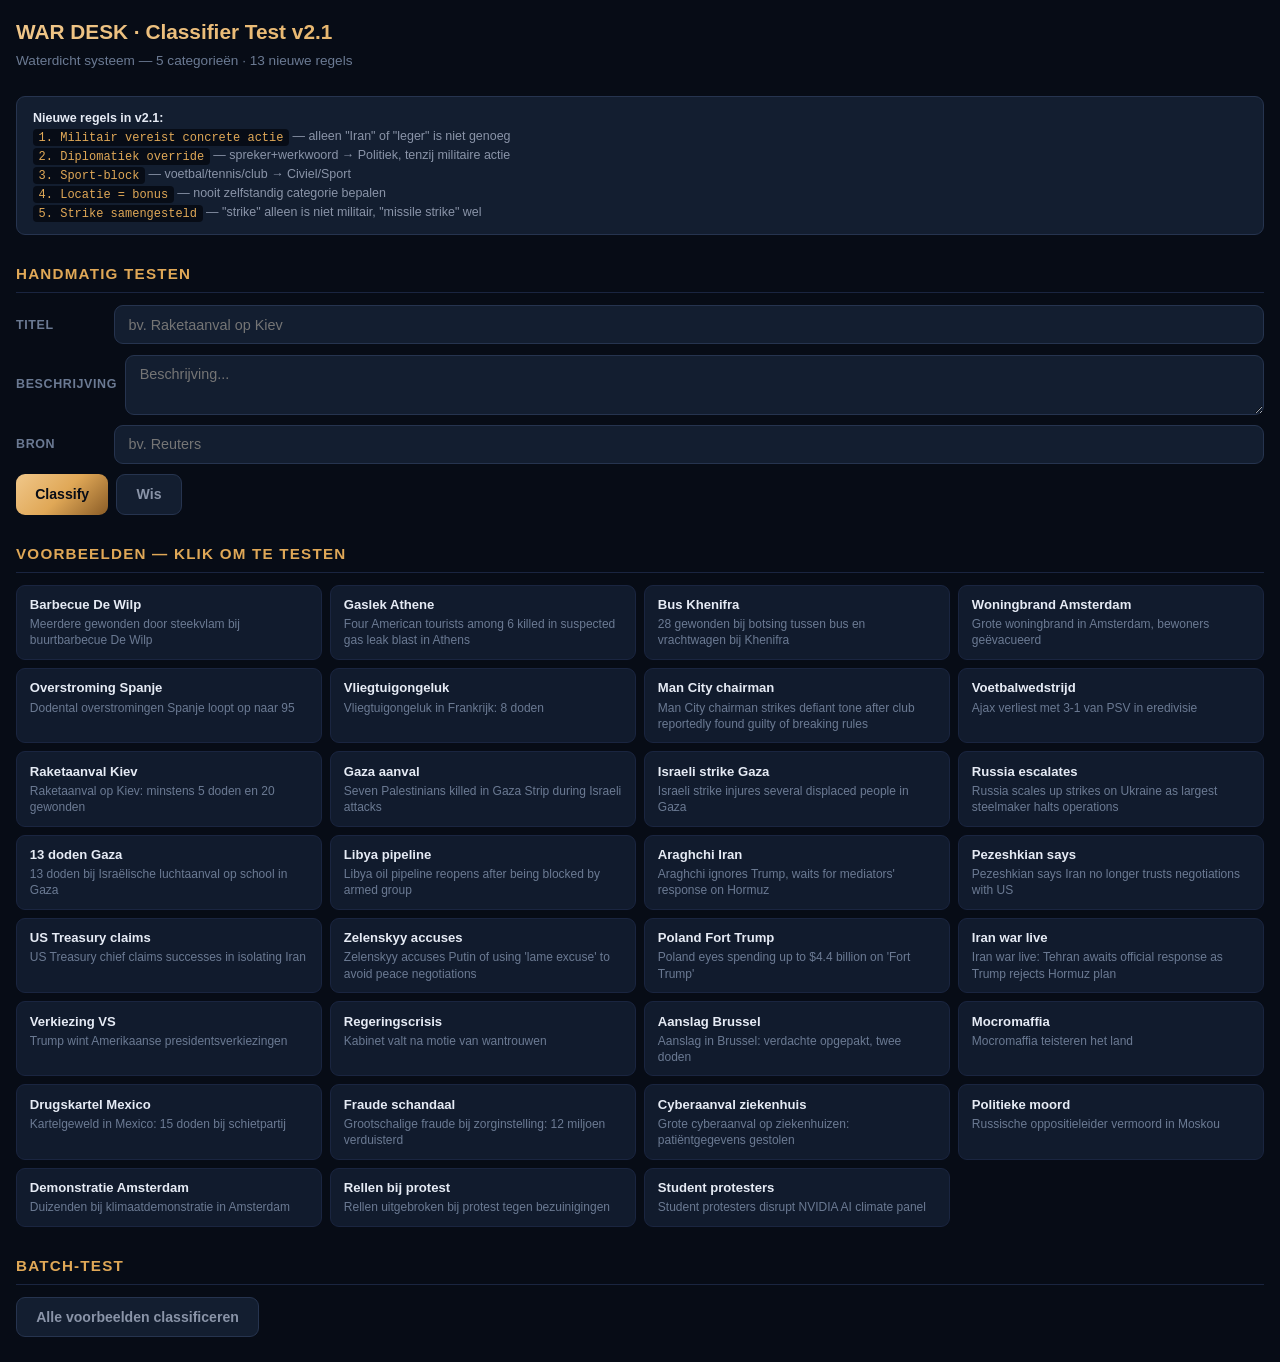
==== commit d10ef1b2: "Update classifier-test.html" ====
--- a/classifier-test.html
+++ b/classifier-test.html
@@ -3,7 +3,7 @@
 <head>
 <meta charset="UTF-8">
 <meta name="viewport" content="width=device-width, initial-scale=1.0">
-<title>WAR DESK · Classifier Test v2</title>
+<title>WAR DESK · Classifier Test v2.1</title>
 <style>
   :root {
     --bg:#070c16; --bg-2:#0d1522; --bg-3:#131e30;
@@ -16,99 +16,44 @@
     --good:#10b981; --warn:#f59e0b; --bad:#ef4444;
   }
   * { box-sizing: border-box; margin: 0; padding: 0; }
-  body {
-    font-family: 'Inter', -apple-system, BlinkMacSystemFont, 'Segoe UI', Roboto, sans-serif;
-    background: var(--bg); color: var(--ink);
-    padding: 1rem; line-height: 1.5; font-size: 15px;
-  }
-  h1 {
-    font-size: 1.3rem;
-    background: linear-gradient(135deg, var(--amber-2), var(--amber), var(--amber-3));
-    -webkit-background-clip: text; background-clip: text; -webkit-text-fill-color: transparent;
-    margin-bottom: .25rem;
-  }
+  body { font-family: 'Inter', -apple-system, BlinkMacSystemFont, 'Segoe UI', Roboto, sans-serif; background: var(--bg); color: var(--ink); padding: 1rem; line-height: 1.5; font-size: 15px; }
+  h1 { font-size: 1.3rem; background: linear-gradient(135deg, var(--amber-2), var(--amber), var(--amber-3)); -webkit-background-clip: text; background-clip: text; -webkit-text-fill-color: transparent; margin-bottom: .25rem; }
   .subtitle { color: var(--ink-3); font-size: .85rem; margin-bottom: 1.5rem; }
-  h2 {
-    font-size: .95rem; color: var(--amber); text-transform: uppercase;
-    letter-spacing: .08em; margin: 1.75rem 0 .75rem;
-    padding-bottom: .4rem; border-bottom: 1px solid var(--line);
-  }
+  h2 { font-size: .95rem; color: var(--amber); text-transform: uppercase; letter-spacing: .08em; margin: 1.75rem 0 .75rem; padding-bottom: .4rem; border-bottom: 1px solid var(--line); }
   .row { display: flex; gap: .5rem; margin-bottom: .65rem; flex-wrap: wrap; }
   .row label { font-size: .78rem; color: var(--ink-3); min-width: 90px; align-self: center; font-weight: 600; text-transform: uppercase; letter-spacing: .05em; }
-  input, textarea {
-    flex: 1; min-width: 200px;
-    padding: .65rem .85rem;
-    background: var(--bg-3); border: 1px solid var(--line-2);
-    color: var(--ink); border-radius: 9px;
-    font-size: .9rem; font-family: inherit; outline: none;
-    resize: vertical;
-  }
+  input, textarea { flex: 1; min-width: 200px; padding: .65rem .85rem; background: var(--bg-3); border: 1px solid var(--line-2); color: var(--ink); border-radius: 9px; font-size: .9rem; font-family: inherit; outline: none; resize: vertical; }
   input:focus, textarea:focus { border-color: var(--amber); box-shadow: 0 0 0 3px rgba(224,168,87,.25); }
   textarea { min-height: 60px; }
-  button {
-    padding: .7rem 1.2rem;
-    background: linear-gradient(135deg, var(--amber-2), var(--amber), var(--amber-3));
-    color: #070c16; border: none; border-radius: 9px;
-    font-weight: 700; font-size: .88rem; cursor: pointer;
-    font-family: inherit;
-    transition: filter .15s, transform .1s;
-  }
+  button { padding: .7rem 1.2rem; background: linear-gradient(135deg, var(--amber-2), var(--amber), var(--amber-3)); color: #070c16; border: none; border-radius: 9px; font-weight: 700; font-size: .88rem; cursor: pointer; font-family: inherit; transition: filter .15s, transform .1s; }
   button:hover { filter: brightness(1.08); }
   button:active { transform: scale(.97); }
-  button.secondary {
-    background: var(--bg-3); color: var(--ink-2); border: 1px solid var(--line-2);
-  }
+  button.secondary { background: var(--bg-3); color: var(--ink-2); border: 1px solid var(--line-2); }
   button.secondary:hover { border-color: var(--amber); color: var(--amber); }
 
-  .result {
-    background: var(--card); border: 1px solid var(--line);
-    border-radius: 12px; padding: 1.1rem 1.25rem; margin-top: 1rem;
-  }
+  .result { background: var(--card); border: 1px solid var(--line); border-radius: 12px; padding: 1.1rem 1.25rem; margin-top: 1rem; }
   .result.cat-militair { border-left: 4px solid var(--militair); }
   .result.cat-crime { border-left: 4px solid var(--crime); }
   .result.cat-politiek { border-left: 4px solid var(--politiek); }
   .result.cat-protest { border-left: 4px solid var(--protest); }
   .result.cat-civiel { border-left: 4px solid var(--civiel); }
-  .result-header {
-    display: flex; align-items: center; gap: .6rem; flex-wrap: wrap;
-    margin-bottom: .75rem; padding-bottom: .75rem;
-    border-bottom: 1px solid var(--line);
-  }
-  .badge {
-    display: inline-flex; align-items: center; gap: .4rem;
-    padding: .35rem .85rem; border-radius: 999px;
-    font-size: .82rem; font-weight: 700;
-    text-transform: uppercase; letter-spacing: .05em;
-  }
+  .result-header { display: flex; align-items: center; gap: .6rem; flex-wrap: wrap; margin-bottom: .75rem; padding-bottom: .75rem; border-bottom: 1px solid var(--line); }
+  .badge { display: inline-flex; align-items: center; gap: .4rem; padding: .35rem .85rem; border-radius: 999px; font-size: .82rem; font-weight: 700; text-transform: uppercase; letter-spacing: .05em; }
   .badge.militair { background: rgba(230,57,80,.15); color: #ff6070; border: 1px solid rgba(230,57,80,.4); }
   .badge.crime { background: rgba(168,85,247,.15); color: #c084fc; border: 1px solid rgba(168,85,247,.4); }
   .badge.politiek { background: rgba(59,130,246,.15); color: #60a5fa; border: 1px solid rgba(59,130,246,.4); }
   .badge.protest { background: rgba(245,158,11,.15); color: #fbbf24; border: 1px solid rgba(245,158,11,.4); }
   .badge.civiel { background: rgba(107,122,147,.15); color: #8a94a8; border: 1px solid rgba(107,122,147,.4); }
   .badge.subtype { background: var(--bg-3); color: var(--ink-2); border: 1px solid var(--line-2); }
-
-  .conf {
-    margin-left: auto;
-    display: inline-flex; align-items: center; gap: .5rem;
-    font-size: .8rem; color: var(--ink-3);
-  }
+  .conf { margin-left: auto; display: inline-flex; align-items: center; gap: .5rem; font-size: .8rem; color: var(--ink-3); }
   .conf-bar { width: 100px; height: 6px; background: var(--bg-3); border-radius: 3px; overflow: hidden; }
   .conf-fill { height: 100%; background: var(--good); transition: width .3s; }
   .conf-fill.med { background: var(--warn); }
   .conf-fill.low { background: var(--bad); }
 
-  .scores-grid {
-    display: grid; grid-template-columns: repeat(5, 1fr);
-    gap: .4rem; margin-top: .75rem;
-  }
-  .score-box {
-    background: var(--bg-3); border: 1px solid var(--line-2);
-    border-radius: 8px; padding: .55rem .35rem; text-align: center;
-  }
-  .score-box .cat {
-    font-size: .6rem; text-transform: uppercase; letter-spacing: .05em;
-    font-weight: 700; margin-bottom: .2rem;
-  }
+  .scores-grid { display: grid; grid-template-columns: repeat(5, 1fr); gap: .4rem; margin-top: .75rem; }
+  .score-box { background: var(--bg-3); border: 1px solid var(--line-2); border-radius: 8px; padding: .55rem .35rem; text-align: center; }
+  .score-box .cat { font-size: .6rem; text-transform: uppercase; letter-spacing: .05em; font-weight: 700; margin-bottom: .2rem; }
   .score-box .val { font-size: 1.2rem; font-weight: 800; font-variant-numeric: tabular-nums; }
   .score-box.militair .cat, .score-box.militair .val { color: var(--militair); }
   .score-box.crime .cat, .score-box.crime .val { color: var(--crime); }
@@ -116,64 +61,31 @@
   .score-box.protest .cat, .score-box.protest .val { color: var(--protest); }
   .score-box.civiel .cat, .score-box.civiel .val { color: var(--civiel); }
 
-  .signals {
-    margin-top: .75rem; padding-top: .75rem;
-    border-top: 1px solid var(--line);
-    font-size: .82rem; color: var(--ink-2);
-  }
+  .signals { margin-top: .75rem; padding-top: .75rem; border-top: 1px solid var(--line); font-size: .82rem; color: var(--ink-2); }
   .signal-line { margin-bottom: .35rem; }
   .signal-cat { font-weight: 700; color: var(--ink); }
-  .signal-word {
-    display: inline-block;
-    background: var(--bg-3); border: 1px solid var(--line-2);
-    padding: .1rem .45rem; margin: .1rem .15rem;
-    border-radius: 5px; font-size: .72rem;
-  }
+  .signal-word { display: inline-block; background: var(--bg-3); border: 1px solid var(--line-2); padding: .1rem .45rem; margin: .1rem .15rem; border-radius: 5px; font-size: .72rem; }
   .signal-word.w3 { border-color: rgba(230,57,80,.4); color: #ff8090; }
   .signal-word.w2 { border-color: rgba(245,158,11,.4); color: #fbbf24; }
   .signal-word.w1 { border-color: var(--line-2); color: var(--ink-3); }
   .signal-word.sub { border-color: rgba(168,85,247,.5); color: #c084fc; font-style: italic; }
   .signal-word.sub::after { content: " ⚡"; font-size: .6rem; }
 
-  .meta-line {
-    margin-top: .5rem; padding-top: .5rem;
-    border-top: 1px solid var(--line);
-    font-size: .75rem; color: var(--ink-3);
-  }
-  .meta-tag {
-    display: inline-block;
-    background: var(--bg-3); border: 1px solid var(--line-2);
-    padding: .15rem .5rem; margin-right: .3rem;
-    border-radius: 5px;
-  }
+  .meta-line { margin-top: .5rem; padding-top: .5rem; border-top: 1px solid var(--line); font-size: .75rem; color: var(--ink-3); }
+  .meta-tag { display: inline-block; background: var(--bg-3); border: 1px solid var(--line-2); padding: .15rem .5rem; margin-right: .3rem; margin-bottom: .2rem; border-radius: 5px; }
   .meta-tag.ok { color: var(--good); border-color: rgba(16,185,129,.4); }
   .meta-tag.warn { color: var(--warn); border-color: rgba(245,158,11,.4); }
-
-  .presets {
-    display: grid; grid-template-columns: repeat(auto-fill, minmax(280px, 1fr));
-    gap: .5rem; margin-top: .75rem;
-  }
-  .preset {
-    background: var(--card); border: 1px solid var(--line);
-    border-radius: 9px; padding: .65rem .8rem;
-    cursor: pointer; transition: all .15s;
-    font-size: .82rem; line-height: 1.35;
-  }
-  .preset:hover {
-    background: var(--card-hover); border-color: var(--amber);
-    transform: translateY(-2px);
-    box-shadow: 0 6px 20px -10px rgba(224,168,87,.4);
-  }
+  .meta-tag.bad { color: var(--bad); border-color: rgba(239,68,68,.4); }
+  .meta-tag.info { color: #60a5fa; border-color: rgba(59,130,246,.4); }
+
+  .presets { display: grid; grid-template-columns: repeat(auto-fill, minmax(300px, 1fr)); gap: .5rem; margin-top: .75rem; }
+  .preset { background: var(--card); border: 1px solid var(--line); border-radius: 9px; padding: .65rem .8rem; cursor: pointer; transition: all .15s; font-size: .82rem; line-height: 1.35; }
+  .preset:hover { background: var(--card-hover); border-color: var(--amber); transform: translateY(-2px); box-shadow: 0 6px 20px -10px rgba(224,168,87,.4); }
   .preset-title { font-weight: 700; color: var(--ink); margin-bottom: .15rem; }
   .preset-desc { color: var(--ink-3); font-size: .75rem; }
 
   .batch-table { width: 100%; border-collapse: collapse; margin-top: .75rem; font-size: .78rem; }
-  .batch-table th {
-    text-align: left; padding: .5rem .45rem;
-    background: var(--bg-3); color: var(--ink-3);
-    font-size: .65rem; text-transform: uppercase; letter-spacing: .05em;
-    border-bottom: 1px solid var(--line-2);
-  }
+  .batch-table th { text-align: left; padding: .5rem .45rem; background: var(--bg-3); color: var(--ink-3); font-size: .65rem; text-transform: uppercase; letter-spacing: .05em; border-bottom: 1px solid var(--line-2); }
   .batch-table td { padding: .5rem .45rem; border-bottom: 1px solid var(--line); vertical-align: top; }
   .batch-table tr:hover { background: var(--card-hover); }
   .batch-table .cat-cell { font-weight: 700; white-space: nowrap; }
@@ -185,35 +97,28 @@
   .batch-table .score-cell { font-variant-numeric: tabular-nums; text-align: center; }
   .batch-table .score-best { color: var(--good); font-weight: 700; }
 
-  .legend {
-    background: var(--bg-3); border: 1px solid var(--line-2);
-    border-radius: 9px; padding: .75rem 1rem;
-    font-size: .78rem; color: var(--ink-2); margin-top: 1rem;
-  }
+  .legend { background: var(--bg-3); border: 1px solid var(--line-2); border-radius: 9px; padding: .75rem 1rem; font-size: .78rem; color: var(--ink-2); margin-top: 1rem; }
   .legend strong { color: var(--ink); }
-  .legend code {
-    background: var(--bg); padding: .1rem .35rem; border-radius: 4px;
-    font-size: .75rem; color: var(--amber);
-  }
+  .legend code { background: var(--bg); padding: .1rem .35rem; border-radius: 4px; font-size: .75rem; color: var(--amber); }
 </style>
 </head>
 <body>
 
-<h1>WAR DESK · Classifier Test v2</h1>
-<div class="subtitle">5 categorieën: Militair · Crime · Politiek · Protest · Civiel</div>
+<h1>WAR DESK · Classifier Test v2.1</h1>
+<div class="subtitle">Waterdicht systeem — 5 categorieën · 13 nieuwe regels</div>
 
 <div class="legend">
-  <strong>Score:</strong> Gewicht 3 = sterk, 2 = context, 1 = zwak.
-  Substring-match = +3 (matcht "mocromaffia" via "maffia").
-  Conflictgebied = +2 op Militair. OSINT-bron = +2 op Militair.
-  Terrorisme in conflictgebied = +5 Militair, anders +5 Crime.
-  <br><br>
-  <strong>Tiebreaker:</strong> Militair &gt; Crime &gt; Politiek &gt; Protest &gt; Civiel
+  <strong>Nieuwe regels in v2.1:</strong><br>
+  <code>1. Militair vereist concrete actie</code> — alleen "Iran" of "leger" is niet genoeg<br>
+  <code>2. Diplomatiek override</code> — spreker+werkwoord → Politiek, tenzij militaire actie<br>
+  <code>3. Sport-block</code> — voetbal/tennis/club → Civiel/Sport<br>
+  <code>4. Locatie = bonus</code> — nooit zelfstandig categorie bepalen<br>
+  <code>5. Strike samengesteld</code> — "strike" alleen is niet militair, "missile strike" wel
 </div>
 
 <h2>Handmatig testen</h2>
 <div class="row"><label>Titel</label><input type="text" id="inTitle" placeholder="bv. Raketaanval op Kiev"></div>
-<div class="row"><label>Beschrijving</label><textarea id="inDesc" placeholder="bv. Bij een raketaanval op de Oekraïense hoofdstad zijn meerdere doden gevallen..."></textarea></div>
+<div class="row"><label>Beschrijving</label><textarea id="inDesc" placeholder="Beschrijving..."></textarea></div>
 <div class="row"><label>Bron</label><input type="text" id="inSource" placeholder="bv. Reuters"></div>
 <div class="row">
   <button id="btnClassify">Classify</button>
@@ -234,26 +139,48 @@
   "use strict";
 
   var PRESETS = [
+    // ===== CIVIEL =====
     { label:"Barbecue De Wilp", title:"Meerdere gewonden door steekvlam bij buurtbarbecue De Wilp", desc:"Tijdens een buurtbarbecue in De Wilp zijn zaterdagavond meerdere mensen gewond geraakt door een steekvlam.", source:"AD.nl", expected:"civiel" },
     { label:"Gaslek Athene", title:"Four American tourists among 6 killed in suspected gas leak blast in Athens", desc:"Six people died in a suspected gas leak explosion in a hotel in central Athens.", source:"France24 EN", expected:"civiel" },
     { label:"Bus Khenifra", title:"28 gewonden bij botsing tussen bus en vrachtwagen bij Khenifra", desc:"Bij een botsing tussen een bus en een vrachtwagen op de N8 bij Khenifra zijn 28 mensen gewond geraakt.", source:"MAROKKO.nl", expected:"civiel" },
+    { label:"Woningbrand Amsterdam", title:"Grote woningbrand in Amsterdam, bewoners geëvacueerd", desc:"In Amsterdam is een grote woningbrand uitgebroken. De brandweer heeft meerdere bewoners geëvacueerd.", source:"AT5", expected:"civiel" },
+    { label:"Overstroming Spanje", title:"Dodental overstromingen Spanje loopt op naar 95", desc:"Het dodental als gevolg van de overstromingen in Valencia is opgelopen tot 95.", source:"El País", expected:"civiel" },
+    { label:"Vliegtuigongeluk", title:"Vliegtuigongeluk in Frankrijk: 8 doden", desc:"Bij een vliegtuigongeluk in Zuid-Frankrijk zijn alle 8 inzittenden omgekomen.", source:"AFP", expected:"civiel" },
+
+    // ===== SPORT (nu correct geblokkeerd) =====
+    { label:"Man City chairman", title:"Man City chairman strikes defiant tone after club reportedly found guilty of breaking rules", desc:"Manchester City chairman responded defiantly after the football club was reportedly found guilty of breaking Premier League rules.", source:"BBC Sport", expected:"civiel" },
+    { label:"Voetbalwedstrijd", title:"Ajax verliest met 3-1 van PSV in eredivisie", desc:"Ajax heeft in de eredivisie met 3-1 verloren van PSV. De wedstrijd werd gespeeld in de Johan Cruijff ArenA.", source:"NOS Sport", expected:"civiel" },
+
+    // ===== MILITAIR =====
     { label:"Raketaanval Kiev", title:"Raketaanval op Kiev: minstens 5 doden en 20 gewonden", desc:"Rusland heeft vannacht raketten afgevuurd op de Oekraïense hoofdstad Kiev. Bij de aanval zijn minstens 5 mensen gedood.", source:"Reuters", expected:"militair" },
     { label:"Gaza aanval", title:"Seven Palestinians killed in Gaza Strip during Israeli attacks", desc:"The Health Ministry in Gaza says seven Palestinians were killed and several wounded in Israeli strikes across the Gaza Strip.", source:"Al Jazeera", expected:"militair" },
+    { label:"Israeli strike Gaza", title:"Israeli strike injures several displaced people in Gaza", desc:"An Israeli airstrike hit a displacement camp in Gaza, injuring several people according to local health officials.", source:"Al Jazeera", expected:"militair" },
+    { label:"Russia escalates", title:"Russia scales up strikes on Ukraine as largest steelmaker halts operations", desc:"Russia has intensified its missile strikes on Ukrainian infrastructure this week, targeting power plants and industrial facilities.", source:"Reuters", expected:"militair" },
+    { label:"13 doden Gaza", title:"13 doden bij Israëlische luchtaanval op school in Gaza", desc:"Bij een Israëlische luchtaanval op een school in Gaza zijn dertien mensen gedood. Het IDF zegt een Hamas-doelwit te hebben geraakt.", source:"NOS", expected:"militair" },
+    { label:"Libya pipeline", title:"Libya oil pipeline reopens after being blocked by armed group", desc:"An oil pipeline in Libya has reopened after an armed group blocked it earlier this week. The armed group demanded higher wages.", source:"Reuters", expected:"militair" },
+
+    // ===== POLITIEK (nieuw, dankzij diplomatiek-detectie) =====
+    { label:"Araghchi Iran", title:"Araghchi ignores Trump, waits for mediators' response on Hormuz", desc:"Iran's foreign minister Abbas Araghchi said Tehran is waiting for mediators to respond. Talks about the Strait of Hormuz continue.", source:"Al Jazeera", expected:"politiek" },
+    { label:"Pezeshkian says", title:"Pezeshkian says Iran no longer trusts negotiations with US", desc:"Iranian president Masoud Pezeshkian says his country has lost trust in negotiations with the United States.", source:"Reuters", expected:"politiek" },
+    { label:"US Treasury claims", title:"US Treasury chief claims successes in isolating Iran", desc:"The US Treasury Secretary claims the sanctions have been successful in isolating Iran from global markets.", source:"Reuters", expected:"politiek" },
+    { label:"Zelenskyy accuses", title:"Zelenskyy accuses Putin of using 'lame excuse' to avoid peace negotiations", desc:"Ukrainian President Volodymyr Zelenskyy accused Russian President Putin of using a lame excuse to avoid peace negotiations.", source:"Kyiv Independent", expected:"politiek" },
+    { label:"Poland Fort Trump", title:"Poland eyes spending up to $4.4 billion on 'Fort Trump'", desc:"Poland is considering spending up to $4.4 billion on a new military base called 'Fort Trump' as part of NATO's defense strategy.", source:"Reuters", expected:"politiek" },
+    { label:"Iran war live", title:"Iran war live: Tehran awaits official response as Trump rejects Hormuz plan", desc:"Iranian officials say Tehran awaits an official response from mediators after US President Trump rejected the latest Hormuz plan.", source:"Al Jazeera", expected:"politiek" },
+    { label:"Verkiezing VS", title:"Trump wint Amerikaanse presidentsverkiezingen", desc:"Donald Trump heeft de Amerikaanse presidentsverkiezingen gewonnen. Hij versloeg zijn Democratische tegenstander.", source:"NYT US", expected:"politiek" },
+    { label:"Regeringscrisis", title:"Kabinet valt na motie van wantrouwen", desc:"Het kabinet is gevallen na een aangenomen motie van wantrouwen. Er komen nieuwe verkiezingen.", source:"NOS", expected:"politiek" },
+
+    // ===== CRIME =====
     { label:"Aanslag Brussel", title:"Aanslag in Brussel: verdachte opgepakt, twee doden", desc:"Bij een aanslag in het centrum van Brussel zijn twee mensen omgekomen. De politie heeft een verdachte opgepakt.", source:"VRT NWS", expected:"crime" },
-    { label:"Aanslag Tel Aviv", title:"Terrorist attack in Tel Aviv leaves three dead", desc:"A terrorist opened fire in central Tel Aviv, killing three people and wounding several others.", source:"Times of Israel", expected:"militair" },
-    { label:"13 doden Gaza", title:"13 doden bij Israëlische luchtaanval op school in Gaza", desc:"Bij een Israëlische luchtaanval op een school in Gaza zijn dertien mensen gedood. Het IDF zegt een Hamas-doelwit te hebben geraakt.", source:"NOS", expected:"militair" },
     { label:"Mocromaffia", title:"Mocromaffia teisteren het land", desc:"De Mocromaffia teistert Nederland al jaren met drugshandel, liquidaties en afrekeningen in de onderwereld.", source:"De Telegraaf", expected:"crime" },
     { label:"Drugskartel Mexico", title:"Kartelgeweld in Mexico: 15 doden bij schietpartij", desc:"Bij een schietpartij tussen rivaliserende drugskartels in Noord-Mexico zijn 15 mensen omgekomen.", source:"Reuters", expected:"crime" },
     { label:"Fraude schandaal", title:"Grootschalige fraude bij zorginstelling: 12 miljoen verduisterd", desc:"Bij een zorginstelling in Utrecht is 12 miljoen euro verduisterd door grootschalige fraude. De directie is opgepakt.", source:"FD", expected:"crime" },
-    { label:"Verkiezing VS", title:"Trump wint Amerikaanse presidentsverkiezingen", desc:"Donald Trump heeft de Amerikaanse presidentsverkiezingen gewonnen. Hij versloeg zijn Democratische tegenstander.", source:"NYT US", expected:"politiek" },
-    { label:"Regeringscrisis", title:"Kabinet valt na motie van wantrouwen", desc:"Het kabinet is gevallen na een aangenomen motie van wantrouwen. Er komen nieuwe verkiezingen.", source:"NOS", expected:"politiek" },
-    { label:"Demonstratie", title:"Duizenden bij klimaatdemonstratie in Amsterdam", desc:"Duizenden mensen zijn naar Amsterdam gekomen voor de grote klimaatdemonstratie. Er zijn geen incidenten gemeld.", source:"Nu.nl", expected:"protest" },
-    { label:"Rellen", title:"Rellen uitgebroken bij protest tegen bezuinigingen", desc:"Bij een protest tegen bezuinigingen zijn rellen uitgebroken. De politie heeft traangas ingezet.", source:"AD.nl", expected:"protest" },
-    { label:"Woningbrand Amsterdam", title:"Grote woningbrand in Amsterdam, bewoners geëvacueerd", desc:"In Amsterdam is een grote woningbrand uitgebroken. De brandweer heeft meerdere bewoners geëvacueerd.", source:"AT5", expected:"civiel" },
-    { label:"Overstroming Spanje", title:"Dodental overstromingen Spanje loopt op naar 95", desc:"Het dodental als gevolg van de overstromingen in Valencia is opgelopen tot 95. Er zijn nog tientallen vermisten.", source:"El País", expected:"civiel" },
-    { label:"Vliegtuigongeluk", title:"Vliegtuigongeluk in Frankrijk: 8 doden", desc:"Bij een vliegtuigongeluk in Zuid-Frankrijk zijn alle 8 inzittenden omgekomen. De oorzaak is nog onbekend.", source:"AFP", expected:"civiel" },
+    { label:"Cyberaanval ziekenhuis", title:"Grote cyberaanval op ziekenhuizen: patiëntgegevens gestolen", desc:"Bij een grote cyberaanval op meerdere ziekenhuizen zijn patiëntgegevens gestolen. Er is losgeld geëist.", source:"Tweakers", expected:"crime" },
     { label:"Politieke moord", title:"Russische oppositieleider vermoord in Moskou", desc:"Een prominente Russische oppositieleider is in Moskou vermoord. De politie onderzoekt de zaak.", source:"BBC World", expected:"crime" },
-    { label:"Cyberaanval", title:"Grote cyberaanval op ziekenhuizen: patiëntgegevens gestolen", desc:"Bij een grote cyberaanval op meerdere ziekenhuizen zijn patiëntgegevens gestolen. Er is losgeld geëist.", source:"Tweakers", expected:"crime" }
+
+    // ===== PROTEST =====
+    { label:"Demonstratie Amsterdam", title:"Duizenden bij klimaatdemonstratie in Amsterdam", desc:"Duizenden mensen zijn naar Amsterdam gekomen voor de grote klimaatdemonstratie. Er zijn geen incidenten gemeld.", source:"Nu.nl", expected:"protest" },
+    { label:"Rellen bij protest", title:"Rellen uitgebroken bij protest tegen bezuinigingen", desc:"Bij een protest tegen bezuinigingen zijn rellen uitgebroken. De politie heeft traangas ingezet.", source:"AD.nl", expected:"protest" },
+    { label:"Student protesters", title:"Student protesters disrupt NVIDIA AI climate panel", desc:"A group of student protesters disrupted an NVIDIA AI climate panel event. The demonstrators held signs demanding climate action.", source:"Reuters", expected:"protest" }
   ];
 
   function esc(s){ return String(s==null?"":s).replace(/[&<>"']/g, function(c){ return {"&":"&amp;","<":"&lt;",">":"&gt;",'"':"&quot;","'":"&#39;"}[c]; }); }
@@ -275,9 +202,12 @@
 
   function renderMeta(meta){
     var tags = [];
-    if (meta.conflictLocation) tags.push('<span class="meta-tag ok">Conflictgebied: ' + esc(meta.conflictLocation) + ' (+2)</span>');
-    if (meta.instableLocation) tags.push('<span class="meta-tag warn">Instabiel: ' + esc(meta.instableLocation) + ' (+1)</span>');
-    if (meta.isOsint) tags.push('<span class="meta-tag ok">OSINT-bron (+2)</span>');
+    if (meta.hasMilitaryAction) tags.push('<span class="meta-tag ok">✓ Militaire actie aanwezig</span>');
+    if (meta.diplomaticWord) tags.push('<span class="meta-tag info">Diplomatiek: "' + esc(meta.diplomaticWord) + '" → Politiek +5</span>');
+    if (meta.sportWord) tags.push('<span class="meta-tag bad">Sport: "' + esc(meta.sportWord) + '" → Civiel/Sport</span>');
+    if (meta.conflictLocation) tags.push('<span class="meta-tag ok">Conflictgebied: ' + esc(meta.conflictLocation) + ' (+2 als Militair > 0)</span>');
+    if (meta.instableLocation) tags.push('<span class="meta-tag warn">Instabiel: ' + esc(meta.instableLocation) + ' (+1 als Militair > 0)</span>');
+    if (meta.isOsint) tags.push('<span class="meta-tag ok">OSINT-bron (+2 als Militair > 0)</span>');
     if (meta.terrorWord) tags.push('<span class="meta-tag warn">Terror: ' + esc(meta.terrorWord) + ' → ' + (meta.conflictLocation ? 'Militair' : 'Crime') + ' (+5)</span>');
     if (!tags.length) tags.push('<span class="meta-tag">Geen speciale regels actief</span>');
     return tags.join("");
@@ -363,8 +293,8 @@
     });
     html += '</tbody></table>';
     html += '<div style="margin-top:.75rem;font-size:.85rem;color:var(--ink-2)"><strong>Score: ' + correct + ' / ' + PRESETS.length + '</strong> correct';
-    if (correct === PRESETS.length) html += ' — <span style="color:var(--good)">Perfect</span>';
-    else if (correct >= PRESETS.length * 0.8) html += ' — <span style="color:var(--warn)">Goed, kleine verbeteringen mogelijk</span>';
+    if (correct === PRESETS.length) html += ' — <span style="color:var(--good)">Perfect 🎉</span>';
+    else if (correct >= PRESETS.length * 0.85) html += ' — <span style="color:var(--warn)">Goed, kleine verbeteringen mogelijk</span>';
     else html += ' — <span style="color:var(--bad)">Woordenlijsten moeten worden bijgewerkt</span>';
     html += '</div>';
     wrap.innerHTML = html;
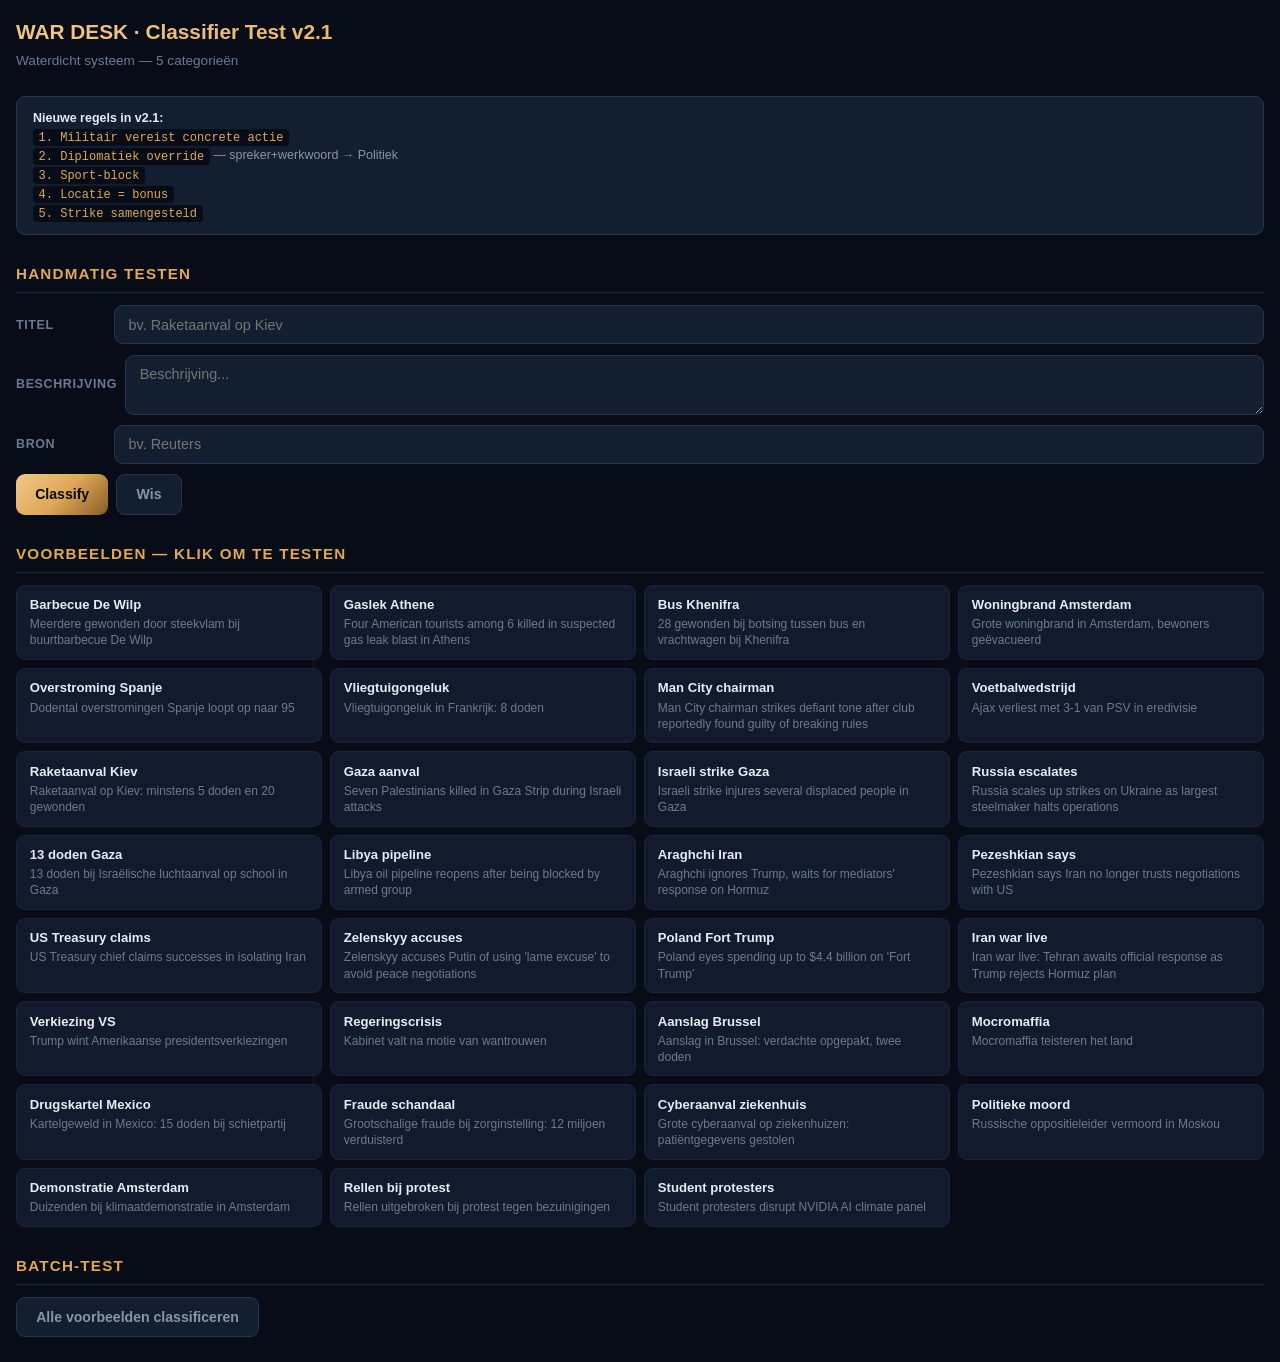
==== commit 1fb2c1d6: "Update classifier-test.html" ====
--- a/classifier-test.html
+++ b/classifier-test.html
@@ -105,15 +105,15 @@
 <body>
 
 <h1>WAR DESK · Classifier Test v2.1</h1>
-<div class="subtitle">Waterdicht systeem — 5 categorieën · 13 nieuwe regels</div>
+<div class="subtitle">Waterdicht systeem — 5 categorieën</div>
 
 <div class="legend">
   <strong>Nieuwe regels in v2.1:</strong><br>
-  <code>1. Militair vereist concrete actie</code> — alleen "Iran" of "leger" is niet genoeg<br>
-  <code>2. Diplomatiek override</code> — spreker+werkwoord → Politiek, tenzij militaire actie<br>
-  <code>3. Sport-block</code> — voetbal/tennis/club → Civiel/Sport<br>
-  <code>4. Locatie = bonus</code> — nooit zelfstandig categorie bepalen<br>
-  <code>5. Strike samengesteld</code> — "strike" alleen is niet militair, "missile strike" wel
+  <code>1. Militair vereist concrete actie</code><br>
+  <code>2. Diplomatiek override</code> — spreker+werkwoord → Politiek<br>
+  <code>3. Sport-block</code><br>
+  <code>4. Locatie = bonus</code><br>
+  <code>5. Strike samengesteld</code>
 </div>
 
 <h2>Handmatig testen</h2>
@@ -139,27 +139,20 @@
   "use strict";
 
   var PRESETS = [
-    // ===== CIVIEL =====
     { label:"Barbecue De Wilp", title:"Meerdere gewonden door steekvlam bij buurtbarbecue De Wilp", desc:"Tijdens een buurtbarbecue in De Wilp zijn zaterdagavond meerdere mensen gewond geraakt door een steekvlam.", source:"AD.nl", expected:"civiel" },
     { label:"Gaslek Athene", title:"Four American tourists among 6 killed in suspected gas leak blast in Athens", desc:"Six people died in a suspected gas leak explosion in a hotel in central Athens.", source:"France24 EN", expected:"civiel" },
     { label:"Bus Khenifra", title:"28 gewonden bij botsing tussen bus en vrachtwagen bij Khenifra", desc:"Bij een botsing tussen een bus en een vrachtwagen op de N8 bij Khenifra zijn 28 mensen gewond geraakt.", source:"MAROKKO.nl", expected:"civiel" },
     { label:"Woningbrand Amsterdam", title:"Grote woningbrand in Amsterdam, bewoners geëvacueerd", desc:"In Amsterdam is een grote woningbrand uitgebroken. De brandweer heeft meerdere bewoners geëvacueerd.", source:"AT5", expected:"civiel" },
     { label:"Overstroming Spanje", title:"Dodental overstromingen Spanje loopt op naar 95", desc:"Het dodental als gevolg van de overstromingen in Valencia is opgelopen tot 95.", source:"El País", expected:"civiel" },
     { label:"Vliegtuigongeluk", title:"Vliegtuigongeluk in Frankrijk: 8 doden", desc:"Bij een vliegtuigongeluk in Zuid-Frankrijk zijn alle 8 inzittenden omgekomen.", source:"AFP", expected:"civiel" },
-
-    // ===== SPORT (nu correct geblokkeerd) =====
     { label:"Man City chairman", title:"Man City chairman strikes defiant tone after club reportedly found guilty of breaking rules", desc:"Manchester City chairman responded defiantly after the football club was reportedly found guilty of breaking Premier League rules.", source:"BBC Sport", expected:"civiel" },
     { label:"Voetbalwedstrijd", title:"Ajax verliest met 3-1 van PSV in eredivisie", desc:"Ajax heeft in de eredivisie met 3-1 verloren van PSV. De wedstrijd werd gespeeld in de Johan Cruijff ArenA.", source:"NOS Sport", expected:"civiel" },
-
-    // ===== MILITAIR =====
     { label:"Raketaanval Kiev", title:"Raketaanval op Kiev: minstens 5 doden en 20 gewonden", desc:"Rusland heeft vannacht raketten afgevuurd op de Oekraïense hoofdstad Kiev. Bij de aanval zijn minstens 5 mensen gedood.", source:"Reuters", expected:"militair" },
     { label:"Gaza aanval", title:"Seven Palestinians killed in Gaza Strip during Israeli attacks", desc:"The Health Ministry in Gaza says seven Palestinians were killed and several wounded in Israeli strikes across the Gaza Strip.", source:"Al Jazeera", expected:"militair" },
     { label:"Israeli strike Gaza", title:"Israeli strike injures several displaced people in Gaza", desc:"An Israeli airstrike hit a displacement camp in Gaza, injuring several people according to local health officials.", source:"Al Jazeera", expected:"militair" },
     { label:"Russia escalates", title:"Russia scales up strikes on Ukraine as largest steelmaker halts operations", desc:"Russia has intensified its missile strikes on Ukrainian infrastructure this week, targeting power plants and industrial facilities.", source:"Reuters", expected:"militair" },
     { label:"13 doden Gaza", title:"13 doden bij Israëlische luchtaanval op school in Gaza", desc:"Bij een Israëlische luchtaanval op een school in Gaza zijn dertien mensen gedood. Het IDF zegt een Hamas-doelwit te hebben geraakt.", source:"NOS", expected:"militair" },
-    { label:"Libya pipeline", title:"Libya oil pipeline reopens after being blocked by armed group", desc:"An oil pipeline in Libya has reopened after an armed group blocked it earlier this week. The armed group demanded higher wages.", source:"Reuters", expected:"militair" },
-
-    // ===== POLITIEK (nieuw, dankzij diplomatiek-detectie) =====
+    { label:"Libya pipeline", title:"Libya oil pipeline reopens after being blocked by armed group", desc:"An oil pipeline in Libya has reopened after an armed group blocked it earlier this week.", source:"Reuters", expected:"militair" },
     { label:"Araghchi Iran", title:"Araghchi ignores Trump, waits for mediators' response on Hormuz", desc:"Iran's foreign minister Abbas Araghchi said Tehran is waiting for mediators to respond. Talks about the Strait of Hormuz continue.", source:"Al Jazeera", expected:"politiek" },
     { label:"Pezeshkian says", title:"Pezeshkian says Iran no longer trusts negotiations with US", desc:"Iranian president Masoud Pezeshkian says his country has lost trust in negotiations with the United States.", source:"Reuters", expected:"politiek" },
     { label:"US Treasury claims", title:"US Treasury chief claims successes in isolating Iran", desc:"The US Treasury Secretary claims the sanctions have been successful in isolating Iran from global markets.", source:"Reuters", expected:"politiek" },
@@ -168,16 +161,12 @@
     { label:"Iran war live", title:"Iran war live: Tehran awaits official response as Trump rejects Hormuz plan", desc:"Iranian officials say Tehran awaits an official response from mediators after US President Trump rejected the latest Hormuz plan.", source:"Al Jazeera", expected:"politiek" },
     { label:"Verkiezing VS", title:"Trump wint Amerikaanse presidentsverkiezingen", desc:"Donald Trump heeft de Amerikaanse presidentsverkiezingen gewonnen. Hij versloeg zijn Democratische tegenstander.", source:"NYT US", expected:"politiek" },
     { label:"Regeringscrisis", title:"Kabinet valt na motie van wantrouwen", desc:"Het kabinet is gevallen na een aangenomen motie van wantrouwen. Er komen nieuwe verkiezingen.", source:"NOS", expected:"politiek" },
-
-    // ===== CRIME =====
     { label:"Aanslag Brussel", title:"Aanslag in Brussel: verdachte opgepakt, twee doden", desc:"Bij een aanslag in het centrum van Brussel zijn twee mensen omgekomen. De politie heeft een verdachte opgepakt.", source:"VRT NWS", expected:"crime" },
     { label:"Mocromaffia", title:"Mocromaffia teisteren het land", desc:"De Mocromaffia teistert Nederland al jaren met drugshandel, liquidaties en afrekeningen in de onderwereld.", source:"De Telegraaf", expected:"crime" },
     { label:"Drugskartel Mexico", title:"Kartelgeweld in Mexico: 15 doden bij schietpartij", desc:"Bij een schietpartij tussen rivaliserende drugskartels in Noord-Mexico zijn 15 mensen omgekomen.", source:"Reuters", expected:"crime" },
     { label:"Fraude schandaal", title:"Grootschalige fraude bij zorginstelling: 12 miljoen verduisterd", desc:"Bij een zorginstelling in Utrecht is 12 miljoen euro verduisterd door grootschalige fraude. De directie is opgepakt.", source:"FD", expected:"crime" },
     { label:"Cyberaanval ziekenhuis", title:"Grote cyberaanval op ziekenhuizen: patiëntgegevens gestolen", desc:"Bij een grote cyberaanval op meerdere ziekenhuizen zijn patiëntgegevens gestolen. Er is losgeld geëist.", source:"Tweakers", expected:"crime" },
     { label:"Politieke moord", title:"Russische oppositieleider vermoord in Moskou", desc:"Een prominente Russische oppositieleider is in Moskou vermoord. De politie onderzoekt de zaak.", source:"BBC World", expected:"crime" },
-
-    // ===== PROTEST =====
     { label:"Demonstratie Amsterdam", title:"Duizenden bij klimaatdemonstratie in Amsterdam", desc:"Duizenden mensen zijn naar Amsterdam gekomen voor de grote klimaatdemonstratie. Er zijn geen incidenten gemeld.", source:"Nu.nl", expected:"protest" },
     { label:"Rellen bij protest", title:"Rellen uitgebroken bij protest tegen bezuinigingen", desc:"Bij een protest tegen bezuinigingen zijn rellen uitgebroken. De politie heeft traangas ingezet.", source:"AD.nl", expected:"protest" },
     { label:"Student protesters", title:"Student protesters disrupt NVIDIA AI climate panel", desc:"A group of student protesters disrupted an NVIDIA AI climate panel event. The demonstrators held signs demanding climate action.", source:"Reuters", expected:"protest" }
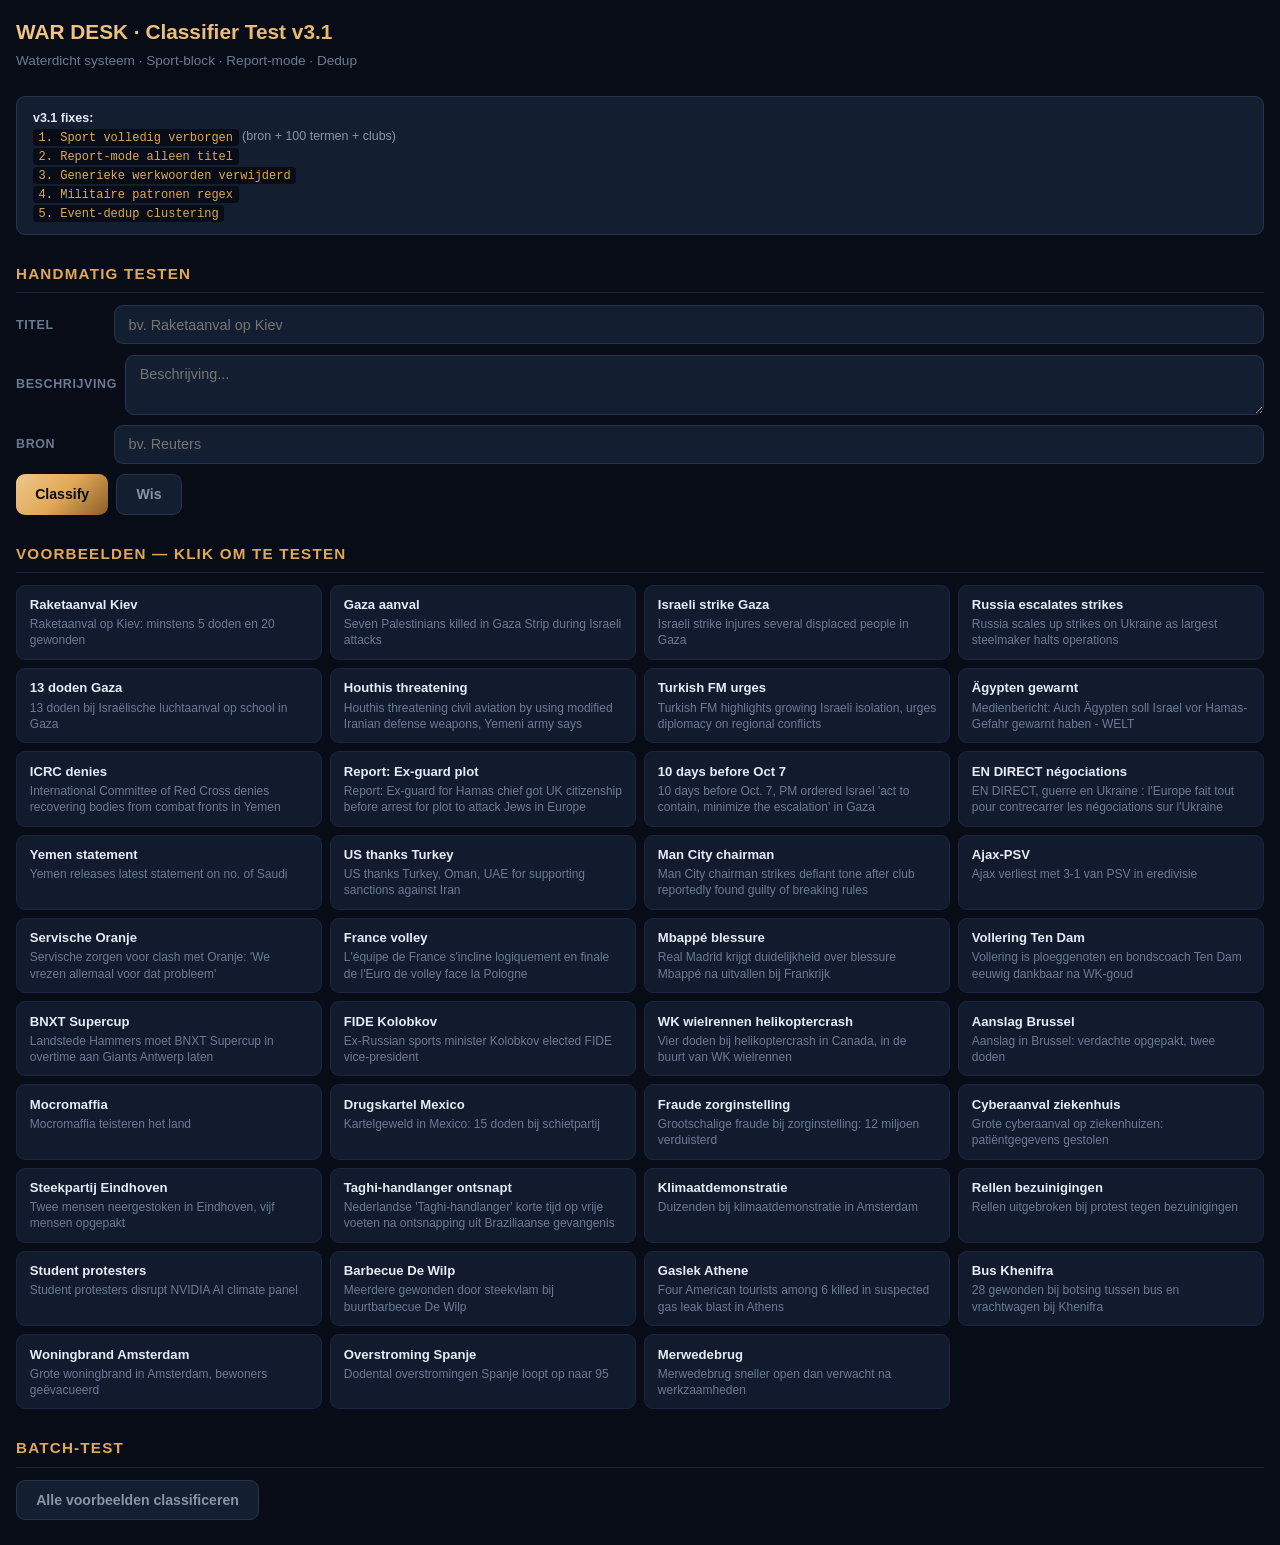
==== commit e075fea5: "Update classifier-test.html" ====
--- a/classifier-test.html
+++ b/classifier-test.html
@@ -3,7 +3,7 @@
 <head>
 <meta charset="UTF-8">
 <meta name="viewport" content="width=device-width, initial-scale=1.0">
-<title>WAR DESK · Classifier Test v2.1</title>
+<title>WAR DESK · Classifier Test v3.1</title>
 <style>
   :root {
     --bg:#070c16; --bg-2:#0d1522; --bg-3:#131e30;
@@ -13,6 +13,7 @@
     --amber:#e0a857; --amber-2:#f0c78a; --amber-3:#8a5c26;
     --militair:#e63950; --crime:#a855f7; --cyber:#06b6d4;
     --politiek:#3b82f6; --protest:#f59e0b; --civiel:#6b7a93;
+    --sport:#10b981;
     --good:#10b981; --warn:#f59e0b; --bad:#ef4444;
   }
   * { box-sizing: border-box; margin: 0; padding: 0; }
@@ -37,6 +38,7 @@
   .result.cat-politiek { border-left: 4px solid var(--politiek); }
   .result.cat-protest { border-left: 4px solid var(--protest); }
   .result.cat-civiel { border-left: 4px solid var(--civiel); }
+  .result.cat-sport { border-left: 4px solid var(--sport); }
   .result-header { display: flex; align-items: center; gap: .6rem; flex-wrap: wrap; margin-bottom: .75rem; padding-bottom: .75rem; border-bottom: 1px solid var(--line); }
   .badge { display: inline-flex; align-items: center; gap: .4rem; padding: .35rem .85rem; border-radius: 999px; font-size: .82rem; font-weight: 700; text-transform: uppercase; letter-spacing: .05em; }
   .badge.militair { background: rgba(230,57,80,.15); color: #ff6070; border: 1px solid rgba(230,57,80,.4); }
@@ -44,6 +46,7 @@
   .badge.politiek { background: rgba(59,130,246,.15); color: #60a5fa; border: 1px solid rgba(59,130,246,.4); }
   .badge.protest { background: rgba(245,158,11,.15); color: #fbbf24; border: 1px solid rgba(245,158,11,.4); }
   .badge.civiel { background: rgba(107,122,147,.15); color: #8a94a8; border: 1px solid rgba(107,122,147,.4); }
+  .badge.sport { background: rgba(16,185,129,.15); color: #34d399; border: 1px solid rgba(16,185,129,.4); }
   .badge.subtype { background: var(--bg-3); color: var(--ink-2); border: 1px solid var(--line-2); }
   .conf { margin-left: auto; display: inline-flex; align-items: center; gap: .5rem; font-size: .8rem; color: var(--ink-3); }
   .conf-bar { width: 100px; height: 6px; background: var(--bg-3); border-radius: 3px; overflow: hidden; }
@@ -69,7 +72,6 @@
   .signal-word.w2 { border-color: rgba(245,158,11,.4); color: #fbbf24; }
   .signal-word.w1 { border-color: var(--line-2); color: var(--ink-3); }
   .signal-word.sub { border-color: rgba(168,85,247,.5); color: #c084fc; font-style: italic; }
-  .signal-word.sub::after { content: " ⚡"; font-size: .6rem; }
 
   .meta-line { margin-top: .5rem; padding-top: .5rem; border-top: 1px solid var(--line); font-size: .75rem; color: var(--ink-3); }
   .meta-tag { display: inline-block; background: var(--bg-3); border: 1px solid var(--line-2); padding: .15rem .5rem; margin-right: .3rem; margin-bottom: .2rem; border-radius: 5px; }
@@ -77,6 +79,7 @@
   .meta-tag.warn { color: var(--warn); border-color: rgba(245,158,11,.4); }
   .meta-tag.bad { color: var(--bad); border-color: rgba(239,68,68,.4); }
   .meta-tag.info { color: #60a5fa; border-color: rgba(59,130,246,.4); }
+  .meta-tag.sport { color: var(--sport); border-color: rgba(16,185,129,.4); }
 
   .presets { display: grid; grid-template-columns: repeat(auto-fill, minmax(300px, 1fr)); gap: .5rem; margin-top: .75rem; }
   .preset { background: var(--card); border: 1px solid var(--line); border-radius: 9px; padding: .65rem .8rem; cursor: pointer; transition: all .15s; font-size: .82rem; line-height: 1.35; }
@@ -94,8 +97,7 @@
   .batch-table .cat-politiek { color: var(--politiek); }
   .batch-table .cat-protest { color: var(--protest); }
   .batch-table .cat-civiel { color: var(--civiel); }
-  .batch-table .score-cell { font-variant-numeric: tabular-nums; text-align: center; }
-  .batch-table .score-best { color: var(--good); font-weight: 700; }
+  .batch-table .cat-sport { color: var(--sport); }
 
   .legend { background: var(--bg-3); border: 1px solid var(--line-2); border-radius: 9px; padding: .75rem 1rem; font-size: .78rem; color: var(--ink-2); margin-top: 1rem; }
   .legend strong { color: var(--ink); }
@@ -104,16 +106,16 @@
 </head>
 <body>
 
-<h1>WAR DESK · Classifier Test v2.1</h1>
-<div class="subtitle">Waterdicht systeem — 5 categorieën</div>
+<h1>WAR DESK · Classifier Test v3.1</h1>
+<div class="subtitle">Waterdicht systeem · Sport-block · Report-mode · Dedup</div>
 
 <div class="legend">
-  <strong>Nieuwe regels in v2.1:</strong><br>
-  <code>1. Militair vereist concrete actie</code><br>
-  <code>2. Diplomatiek override</code> — spreker+werkwoord → Politiek<br>
-  <code>3. Sport-block</code><br>
-  <code>4. Locatie = bonus</code><br>
-  <code>5. Strike samengesteld</code>
+  <strong>v3.1 fixes:</strong><br>
+  <code>1. Sport volledig verborgen</code> (bron + 100 termen + clubs)<br>
+  <code>2. Report-mode alleen titel</code><br>
+  <code>3. Generieke werkwoorden verwijderd</code><br>
+  <code>4. Militaire patronen regex</code><br>
+  <code>5. Event-dedup clustering</code>
 </div>
 
 <h2>Handmatig testen</h2>
@@ -139,41 +141,60 @@
   "use strict";
 
   var PRESETS = [
+    /* ===== MILITAIR (moet militair blijven) ===== */
+    { label:"Raketaanval Kiev", title:"Raketaanval op Kiev: minstens 5 doden en 20 gewonden", desc:"Rusland heeft vannacht raketten afgevuurd op de Oekraïense hoofdstad Kiev. Bij de aanval zijn minstens 5 mensen gedood.", source:"Reuters", expected:"militair" },
+    { label:"Gaza aanval", title:"Seven Palestinians killed in Gaza Strip during Israeli attacks", desc:"The Health Ministry in Gaza says seven Palestinians were killed and several wounded in Israeli strikes across the Gaza Strip.", source:"Al Jazeera", expected:"militair" },
+    { label:"Israeli strike Gaza", title:"Israeli strike injures several displaced people in Gaza", desc:"An Israeli airstrike hit a displacement camp in Gaza, injuring several people.", source:"Al Jazeera", expected:"militair" },
+    { label:"Russia escalates strikes", title:"Russia scales up strikes on Ukraine as largest steelmaker halts operations", desc:"Russia has intensified its missile strikes on Ukrainian infrastructure this week, targeting power plants and industrial facilities.", source:"Reuters", expected:"militair" },
+    { label:"13 doden Gaza", title:"13 doden bij Israëlische luchtaanval op school in Gaza", desc:"Bij een Israëlische luchtaanval op een school in Gaza zijn dertien mensen gedood. Het IDF zegt een Hamas-doelwit te hebben geraakt.", source:"NOS", expected:"militair" },
+
+    /* ===== POLITIEK (was fout militair) ===== */
+    { label:"Houthis threatening", title:"Houthis threatening civil aviation by using modified Iranian defense weapons, Yemeni army says", desc:"The Houthis are threatening civil aviation in the region, according to the Yemeni army.", source:"Al Jazeera", expected:"politiek" },
+    { label:"Turkish FM urges", title:"Turkish FM highlights growing Israeli isolation, urges diplomacy on regional conflicts", desc:"The Turkish foreign minister highlighted the growing isolation of Israel and urged diplomacy.", source:"Anadolu AR", expected:"politiek" },
+    { label:"Ägypten gewarnt", title:"Medienbericht: Auch Ägypten soll Israel vor Hamas-Gefahr gewarnt haben - WELT", desc:"Einem Medienbericht zufolge soll Ägypten Israel vor der Hamas-Gefahr gewarnt haben.", source:"Die Welt", expected:"politiek" },
+    { label:"ICRC denies", title:"International Committee of Red Cross denies recovering bodies from combat fronts in Yemen", desc:"The ICRC denied reports that it recovered bodies from combat fronts in Yemen.", source:"Reuters", expected:"politiek" },
+    { label:"Report: Ex-guard plot", title:"Report: Ex-guard for Hamas chief got UK citizenship before arrest for plot to attack Jews in Europe", desc:"According to a report, a former guard for a Hamas chief got UK citizenship before being arrested for an alleged plot to attack Jews in Europe.", source:"Times of Israel", expected:"politiek" },
+    { label:"10 days before Oct 7", title:"10 days before Oct. 7, PM ordered Israel 'act to contain, minimize the escalation' in Gaza", desc:"A report says that 10 days before October 7, the Prime Minister ordered Israel to act to contain the situation in Gaza.", source:"Haaretz", expected:"politiek" },
+    { label:"EN DIRECT négociations", title:"EN DIRECT, guerre en Ukraine : l'Europe fait tout pour contrecarrer les négociations sur l'Ukraine", desc:"Suivez en direct les dernières évolutions concernant les négociations sur l'Ukraine.", source:"Le Monde", expected:"politiek" },
+    { label:"Yemen statement", title:"Yemen releases latest statement on no. of Saudi", desc:"Yemen has released a new statement regarding Saudi Arabia.", source:"SABA Yemen", expected:"politiek" },
+    { label:"US thanks Turkey", title:"US thanks Turkey, Oman, UAE for supporting sanctions against Iran", desc:"The US thanked Turkey, Oman and the UAE for supporting sanctions against Iran.", source:"Reuters", expected:"politiek" },
+
+    /* ===== SPORT (moet volledig verborgen zijn) ===== */
+    { label:"Man City chairman", title:"Man City chairman strikes defiant tone after club reportedly found guilty of breaking rules", desc:"Manchester City chairman responded defiantly after the football club was reportedly found guilty of breaking Premier League rules.", source:"BBC Sport", expected:"sport" },
+    { label:"Ajax-PSV", title:"Ajax verliest met 3-1 van PSV in eredivisie", desc:"Ajax heeft in de eredivisie met 3-1 verloren van PSV.", source:"NOS Sport", expected:"sport" },
+    { label:"Servische Oranje", title:"Servische zorgen voor clash met Oranje: 'We vrezen allemaal voor dat probleem'", desc:"Servië en Nederland treffen elkaar in de volgende ronde van het EK voetbal.", source:"AD.nl", expected:"sport" },
+    { label:"France volley", title:"L'équipe de France s'incline logiquement en finale de l'Euro de volley face la Pologne", desc:"L'équipe de France a perdu la finale de l'Euro de volley contre la Pologne.", source:"L'Équipe", expected:"sport" },
+    { label:"Mbappé blessure", title:"Real Madrid krijgt duidelijkheid over blessure Mbappé na uitvallen bij Frankrijk", desc:"Kylian Mbappé raakte geblesseerd tijdens de wedstrijd van het Franse elftal.", source:"Marca", expected:"sport" },
+    { label:"Vollering Ten Dam", title:"Vollering is ploeggenoten en bondscoach Ten Dam eeuwig dankbaar na WK-goud", desc:"Wielrenster Demi Vollering is haar ploeggenoten en bondscoach dankbaar na het winnen van WK-goud.", source:"NOS Sport", expected:"sport" },
+    { label:"BNXT Supercup", title:"Landstede Hammers moet BNXT Supercup in overtime aan Giants Antwerp laten", desc:"Landstede Hammers verloor de BNXT Supercup basketbalwedstrijd in overtime.", source:"Basketball.nl", expected:"sport" },
+    { label:"FIDE Kolobkov", title:"Ex-Russian sports minister Kolobkov elected FIDE vice-president", desc:"Former Russian sports minister Kolobkov was elected vice-president of FIDE.", source:"Reuters", expected:"sport" },
+    { label:"WK wielrennen helikoptercrash", title:"Vier doden bij helikoptercrash in Canada, in de buurt van WK wielrennen", desc:"Bij een helikoptercrash in Canada zijn vier doden gevallen, in de buurt van het WK wielrennen.", source:"NOS", expected:"civiel" },
+
+    /* ===== CRIME ===== */
+    { label:"Aanslag Brussel", title:"Aanslag in Brussel: verdachte opgepakt, twee doden", desc:"Bij een aanslag in het centrum van Brussel zijn twee mensen omgekomen.", source:"VRT NWS", expected:"crime" },
+    { label:"Mocromaffia", title:"Mocromaffia teisteren het land", desc:"De Mocromaffia teistert Nederland al jaren met drugshandel, liquidaties en afrekeningen.", source:"De Telegraaf", expected:"crime" },
+    { label:"Drugskartel Mexico", title:"Kartelgeweld in Mexico: 15 doden bij schietpartij", desc:"Bij een schietpartij tussen rivaliserende drugskartels in Noord-Mexico zijn 15 mensen omgekomen.", source:"Reuters", expected:"crime" },
+    { label:"Fraude zorginstelling", title:"Grootschalige fraude bij zorginstelling: 12 miljoen verduisterd", desc:"Bij een zorginstelling in Utrecht is 12 miljoen euro verduisterd door grootschalige fraude.", source:"FD", expected:"crime" },
+    { label:"Cyberaanval ziekenhuis", title:"Grote cyberaanval op ziekenhuizen: patiëntgegevens gestolen", desc:"Bij een grote cyberaanval op meerdere ziekenhuizen zijn patiëntgegevens gestolen.", source:"Tweakers", expected:"crime" },
+    { label:"Steekpartij Eindhoven", title:"Twee mensen neergestoken in Eindhoven, vijf mensen opgepakt", desc:"In Eindhoven zijn twee mensen neergestoken. De politie heeft vijf verdachten opgepakt.", source:"Nieuwsblad", expected:"crime" },
+    { label:"Taghi-handlanger ontsnapt", title:"Nederlandse 'Taghi-handlanger' korte tijd op vrije voeten na ontsnapping uit Braziliaanse gevangenis", desc:"Een Nederlandse handlanger van Taghi is korte tijd op vrije voeten geweest na een ontsnapping uit een Braziliaanse gevangenis.", source:"AD.nl", expected:"crime" },
+
+    /* ===== PROTEST ===== */
+    { label:"Klimaatdemonstratie", title:"Duizenden bij klimaatdemonstratie in Amsterdam", desc:"Duizenden mensen zijn naar Amsterdam gekomen voor de grote klimaatdemonstratie.", source:"Nu.nl", expected:"protest" },
+    { label:"Rellen bezuinigingen", title:"Rellen uitgebroken bij protest tegen bezuinigingen", desc:"Bij een protest tegen bezuinigingen zijn rellen uitgebroken. De politie heeft traangas ingezet.", source:"AD.nl", expected:"protest" },
+    { label:"Student protesters", title:"Student protesters disrupt NVIDIA AI climate panel", desc:"A group of student protesters disrupted an NVIDIA AI climate panel event.", source:"Reuters", expected:"protest" },
+
+    /* ===== CIVIEL ===== */
     { label:"Barbecue De Wilp", title:"Meerdere gewonden door steekvlam bij buurtbarbecue De Wilp", desc:"Tijdens een buurtbarbecue in De Wilp zijn zaterdagavond meerdere mensen gewond geraakt door een steekvlam.", source:"AD.nl", expected:"civiel" },
     { label:"Gaslek Athene", title:"Four American tourists among 6 killed in suspected gas leak blast in Athens", desc:"Six people died in a suspected gas leak explosion in a hotel in central Athens.", source:"France24 EN", expected:"civiel" },
     { label:"Bus Khenifra", title:"28 gewonden bij botsing tussen bus en vrachtwagen bij Khenifra", desc:"Bij een botsing tussen een bus en een vrachtwagen op de N8 bij Khenifra zijn 28 mensen gewond geraakt.", source:"MAROKKO.nl", expected:"civiel" },
     { label:"Woningbrand Amsterdam", title:"Grote woningbrand in Amsterdam, bewoners geëvacueerd", desc:"In Amsterdam is een grote woningbrand uitgebroken. De brandweer heeft meerdere bewoners geëvacueerd.", source:"AT5", expected:"civiel" },
     { label:"Overstroming Spanje", title:"Dodental overstromingen Spanje loopt op naar 95", desc:"Het dodental als gevolg van de overstromingen in Valencia is opgelopen tot 95.", source:"El País", expected:"civiel" },
-    { label:"Vliegtuigongeluk", title:"Vliegtuigongeluk in Frankrijk: 8 doden", desc:"Bij een vliegtuigongeluk in Zuid-Frankrijk zijn alle 8 inzittenden omgekomen.", source:"AFP", expected:"civiel" },
-    { label:"Man City chairman", title:"Man City chairman strikes defiant tone after club reportedly found guilty of breaking rules", desc:"Manchester City chairman responded defiantly after the football club was reportedly found guilty of breaking Premier League rules.", source:"BBC Sport", expected:"civiel" },
-    { label:"Voetbalwedstrijd", title:"Ajax verliest met 3-1 van PSV in eredivisie", desc:"Ajax heeft in de eredivisie met 3-1 verloren van PSV. De wedstrijd werd gespeeld in de Johan Cruijff ArenA.", source:"NOS Sport", expected:"civiel" },
-    { label:"Raketaanval Kiev", title:"Raketaanval op Kiev: minstens 5 doden en 20 gewonden", desc:"Rusland heeft vannacht raketten afgevuurd op de Oekraïense hoofdstad Kiev. Bij de aanval zijn minstens 5 mensen gedood.", source:"Reuters", expected:"militair" },
-    { label:"Gaza aanval", title:"Seven Palestinians killed in Gaza Strip during Israeli attacks", desc:"The Health Ministry in Gaza says seven Palestinians were killed and several wounded in Israeli strikes across the Gaza Strip.", source:"Al Jazeera", expected:"militair" },
-    { label:"Israeli strike Gaza", title:"Israeli strike injures several displaced people in Gaza", desc:"An Israeli airstrike hit a displacement camp in Gaza, injuring several people according to local health officials.", source:"Al Jazeera", expected:"militair" },
-    { label:"Russia escalates", title:"Russia scales up strikes on Ukraine as largest steelmaker halts operations", desc:"Russia has intensified its missile strikes on Ukrainian infrastructure this week, targeting power plants and industrial facilities.", source:"Reuters", expected:"militair" },
-    { label:"13 doden Gaza", title:"13 doden bij Israëlische luchtaanval op school in Gaza", desc:"Bij een Israëlische luchtaanval op een school in Gaza zijn dertien mensen gedood. Het IDF zegt een Hamas-doelwit te hebben geraakt.", source:"NOS", expected:"militair" },
-    { label:"Libya pipeline", title:"Libya oil pipeline reopens after being blocked by armed group", desc:"An oil pipeline in Libya has reopened after an armed group blocked it earlier this week.", source:"Reuters", expected:"militair" },
-    { label:"Araghchi Iran", title:"Araghchi ignores Trump, waits for mediators' response on Hormuz", desc:"Iran's foreign minister Abbas Araghchi said Tehran is waiting for mediators to respond. Talks about the Strait of Hormuz continue.", source:"Al Jazeera", expected:"politiek" },
-    { label:"Pezeshkian says", title:"Pezeshkian says Iran no longer trusts negotiations with US", desc:"Iranian president Masoud Pezeshkian says his country has lost trust in negotiations with the United States.", source:"Reuters", expected:"politiek" },
-    { label:"US Treasury claims", title:"US Treasury chief claims successes in isolating Iran", desc:"The US Treasury Secretary claims the sanctions have been successful in isolating Iran from global markets.", source:"Reuters", expected:"politiek" },
-    { label:"Zelenskyy accuses", title:"Zelenskyy accuses Putin of using 'lame excuse' to avoid peace negotiations", desc:"Ukrainian President Volodymyr Zelenskyy accused Russian President Putin of using a lame excuse to avoid peace negotiations.", source:"Kyiv Independent", expected:"politiek" },
-    { label:"Poland Fort Trump", title:"Poland eyes spending up to $4.4 billion on 'Fort Trump'", desc:"Poland is considering spending up to $4.4 billion on a new military base called 'Fort Trump' as part of NATO's defense strategy.", source:"Reuters", expected:"politiek" },
-    { label:"Iran war live", title:"Iran war live: Tehran awaits official response as Trump rejects Hormuz plan", desc:"Iranian officials say Tehran awaits an official response from mediators after US President Trump rejected the latest Hormuz plan.", source:"Al Jazeera", expected:"politiek" },
-    { label:"Verkiezing VS", title:"Trump wint Amerikaanse presidentsverkiezingen", desc:"Donald Trump heeft de Amerikaanse presidentsverkiezingen gewonnen. Hij versloeg zijn Democratische tegenstander.", source:"NYT US", expected:"politiek" },
-    { label:"Regeringscrisis", title:"Kabinet valt na motie van wantrouwen", desc:"Het kabinet is gevallen na een aangenomen motie van wantrouwen. Er komen nieuwe verkiezingen.", source:"NOS", expected:"politiek" },
-    { label:"Aanslag Brussel", title:"Aanslag in Brussel: verdachte opgepakt, twee doden", desc:"Bij een aanslag in het centrum van Brussel zijn twee mensen omgekomen. De politie heeft een verdachte opgepakt.", source:"VRT NWS", expected:"crime" },
-    { label:"Mocromaffia", title:"Mocromaffia teisteren het land", desc:"De Mocromaffia teistert Nederland al jaren met drugshandel, liquidaties en afrekeningen in de onderwereld.", source:"De Telegraaf", expected:"crime" },
-    { label:"Drugskartel Mexico", title:"Kartelgeweld in Mexico: 15 doden bij schietpartij", desc:"Bij een schietpartij tussen rivaliserende drugskartels in Noord-Mexico zijn 15 mensen omgekomen.", source:"Reuters", expected:"crime" },
-    { label:"Fraude schandaal", title:"Grootschalige fraude bij zorginstelling: 12 miljoen verduisterd", desc:"Bij een zorginstelling in Utrecht is 12 miljoen euro verduisterd door grootschalige fraude. De directie is opgepakt.", source:"FD", expected:"crime" },
-    { label:"Cyberaanval ziekenhuis", title:"Grote cyberaanval op ziekenhuizen: patiëntgegevens gestolen", desc:"Bij een grote cyberaanval op meerdere ziekenhuizen zijn patiëntgegevens gestolen. Er is losgeld geëist.", source:"Tweakers", expected:"crime" },
-    { label:"Politieke moord", title:"Russische oppositieleider vermoord in Moskou", desc:"Een prominente Russische oppositieleider is in Moskou vermoord. De politie onderzoekt de zaak.", source:"BBC World", expected:"crime" },
-    { label:"Demonstratie Amsterdam", title:"Duizenden bij klimaatdemonstratie in Amsterdam", desc:"Duizenden mensen zijn naar Amsterdam gekomen voor de grote klimaatdemonstratie. Er zijn geen incidenten gemeld.", source:"Nu.nl", expected:"protest" },
-    { label:"Rellen bij protest", title:"Rellen uitgebroken bij protest tegen bezuinigingen", desc:"Bij een protest tegen bezuinigingen zijn rellen uitgebroken. De politie heeft traangas ingezet.", source:"AD.nl", expected:"protest" },
-    { label:"Student protesters", title:"Student protesters disrupt NVIDIA AI climate panel", desc:"A group of student protesters disrupted an NVIDIA AI climate panel event. The demonstrators held signs demanding climate action.", source:"Reuters", expected:"protest" }
+    { label:"Merwedebrug", title:"Merwedebrug sneller open dan verwacht na werkzaamheden", desc:"De Merwedebrug gaat sneller open dan verwacht na werkzaamheden.", source:"RTV Utrecht", expected:"civiel" }
   ];
 
   function esc(s){ return String(s==null?"":s).replace(/[&<>"']/g, function(c){ return {"&":"&amp;","<":"&lt;",">":"&gt;",'"':"&quot;","'":"&#39;"}[c]; }); }
-  function catLabel(cat){ return { militair:"Militair", crime:"Crime", politiek:"Politiek", protest:"Protest", civiel:"Civiel" }[cat] || cat; }
+  function catLabel(cat){ return { militair:"Militair", crime:"Crime", politiek:"Politiek", protest:"Protest", civiel:"Civiel", sport:"Sport" }[cat] || cat; }
 
   function renderSignals(signals){
     var out = [];
@@ -191,14 +212,14 @@
 
   function renderMeta(meta){
     var tags = [];
-    if (meta.hasMilitaryAction) tags.push('<span class="meta-tag ok">✓ Militaire actie aanwezig</span>');
-    if (meta.diplomaticWord) tags.push('<span class="meta-tag info">Diplomatiek: "' + esc(meta.diplomaticWord) + '" → Politiek +5</span>');
-    if (meta.sportWord) tags.push('<span class="meta-tag bad">Sport: "' + esc(meta.sportWord) + '" → Civiel/Sport</span>');
-    if (meta.conflictLocation) tags.push('<span class="meta-tag ok">Conflictgebied: ' + esc(meta.conflictLocation) + ' (+2 als Militair > 0)</span>');
-    if (meta.instableLocation) tags.push('<span class="meta-tag warn">Instabiel: ' + esc(meta.instableLocation) + ' (+1 als Militair > 0)</span>');
-    if (meta.isOsint) tags.push('<span class="meta-tag ok">OSINT-bron (+2 als Militair > 0)</span>');
-    if (meta.terrorWord) tags.push('<span class="meta-tag warn">Terror: ' + esc(meta.terrorWord) + ' → ' + (meta.conflictLocation ? 'Militair' : 'Crime') + ' (+5)</span>');
-    if (!tags.length) tags.push('<span class="meta-tag">Geen speciale regels actief</span>');
+    if (meta.sportBySource) tags.push('<span class="meta-tag sport">Sport-bron: "' + esc(meta.sportBySource) + '" → verborgen</span>');
+    if (meta.sportByWords) tags.push('<span class="meta-tag sport">Sport-woord: "' + esc(meta.sportByWords) + '" → verborgen</span>');
+    if (meta.sportByClub) tags.push('<span class="meta-tag sport">Sport-club: "' + esc(meta.sportByClub) + '" → verborgen</span>');
+    if (meta.hasMilitaryAction) tags.push('<span class="meta-tag ok">✓ Militaire actie</span>');
+    if (meta.mode && meta.mode.isReport) tags.push('<span class="meta-tag info">Report-mode (score ' + meta.mode.reportScore + ')</span>');
+    if (meta.mode && meta.mode.isAction) tags.push('<span class="meta-tag warn">Action-mode (score ' + meta.mode.actionScore + ')</span>');
+    if (meta.terrorWord) tags.push('<span class="meta-tag warn">Terror: ' + esc(meta.terrorWord) + '</span>');
+    if (!tags.length) tags.push('<span class="meta-tag">Geen speciale regels</span>');
     return tags.join("");
   }
 
@@ -212,13 +233,16 @@
     if (result.uncertain) html += '<span class="badge subtype" style="color:#f59e0b">?</span>';
     html += '<span class="conf"><span>Confidence: ' + result.confidence + '%</span><span class="conf-bar"><span class="conf-fill ' + confClass + '" style="width:' + result.confidence + '%"></span></span></span>';
     html += '</div>';
-    html += '<div class="scores-grid">';
-    ["militair","crime","politiek","protest","civiel"].forEach(function(c){
-      html += '<div class="score-box ' + c + '"><div class="cat">' + catLabel(c) + '</div><div class="val">' + result.scores[c] + '</div></div>';
-    });
-    html += '</div>';
-    html += '<div class="signals">' + renderSignals(result.signals) + '</div>';
-    html += '<div class="meta-line">' + renderMeta(result.meta) + '</div>';
+
+    if (result.category !== "sport" && result.scores && Object.keys(result.scores).length){
+      html += '<div class="scores-grid">';
+      ["militair","crime","politiek","protest","civiel"].forEach(function(c){
+        html += '<div class="score-box ' + c + '"><div class="cat">' + catLabel(c) + '</div><div class="val">' + (result.scores[c] || 0) + '</div></div>';
+      });
+      html += '</div>';
+      html += '<div class="signals">' + renderSignals(result.signals || {}) + '</div>';
+    }
+    html += '<div class="meta-line">' + renderMeta(result.meta || {}) + '</div>';
     html += '</div>';
     el.innerHTML = html;
   }
@@ -261,7 +285,7 @@
   function runBatch(){
     var wrap = document.getElementById("batchResult");
     if (!window.WDClassifier) { wrap.innerHTML = "classifier.js niet geladen"; return; }
-    var html = '<table class="batch-table"><thead><tr><th>#</th><th>Label</th><th>Resultaat</th><th>Subtype</th><th>M</th><th>C</th><th>P</th><th>Pr</th><th>Ci</th><th>Conf</th><th>Verwacht</th></tr></thead><tbody>';
+    var html = '<table class="batch-table"><thead><tr><th>#</th><th>Label</th><th>Resultaat</th><th>Subtype</th><th>Conf</th><th>Verwacht</th></tr></thead><tbody>';
     var correct = 0;
     PRESETS.forEach(function(p, i){
       var r = window.WDClassifier.classify(p.title, p.desc, p.source);
@@ -272,11 +296,8 @@
       html += '<td>' + (i+1) + '</td>';
       html += '<td>' + esc(p.label) + '</td>';
       html += '<td class="cat-cell cat-' + r.category + '">' + catLabel(r.category) + '</td>';
-      html += '<td>' + esc(r.subtype) + (r.uncertain ? ' <span style="color:#f59e0b">?</span>' : '') + '</td>';
-      ["militair","crime","politiek","protest","civiel"].forEach(function(c){
-        html += '<td class="score-cell' + (r.category === c ? ' score-best' : '') + '">' + r.scores[c] + '</td>';
-      });
-      html += '<td class="score-cell">' + r.confidence + '%</td>';
+      html += '<td>' + esc(r.subtype) + '</td>';
+      html += '<td>' + r.confidence + '%</td>';
       html += '<td>' + (ok ? '<span style="color:#10b981">✓ ' + catLabel(p.expected) + '</span>' : '<span style="color:#ef4444">✗ ' + catLabel(p.expected) + '</span>') + '</td>';
       html += '</tr>';
     });
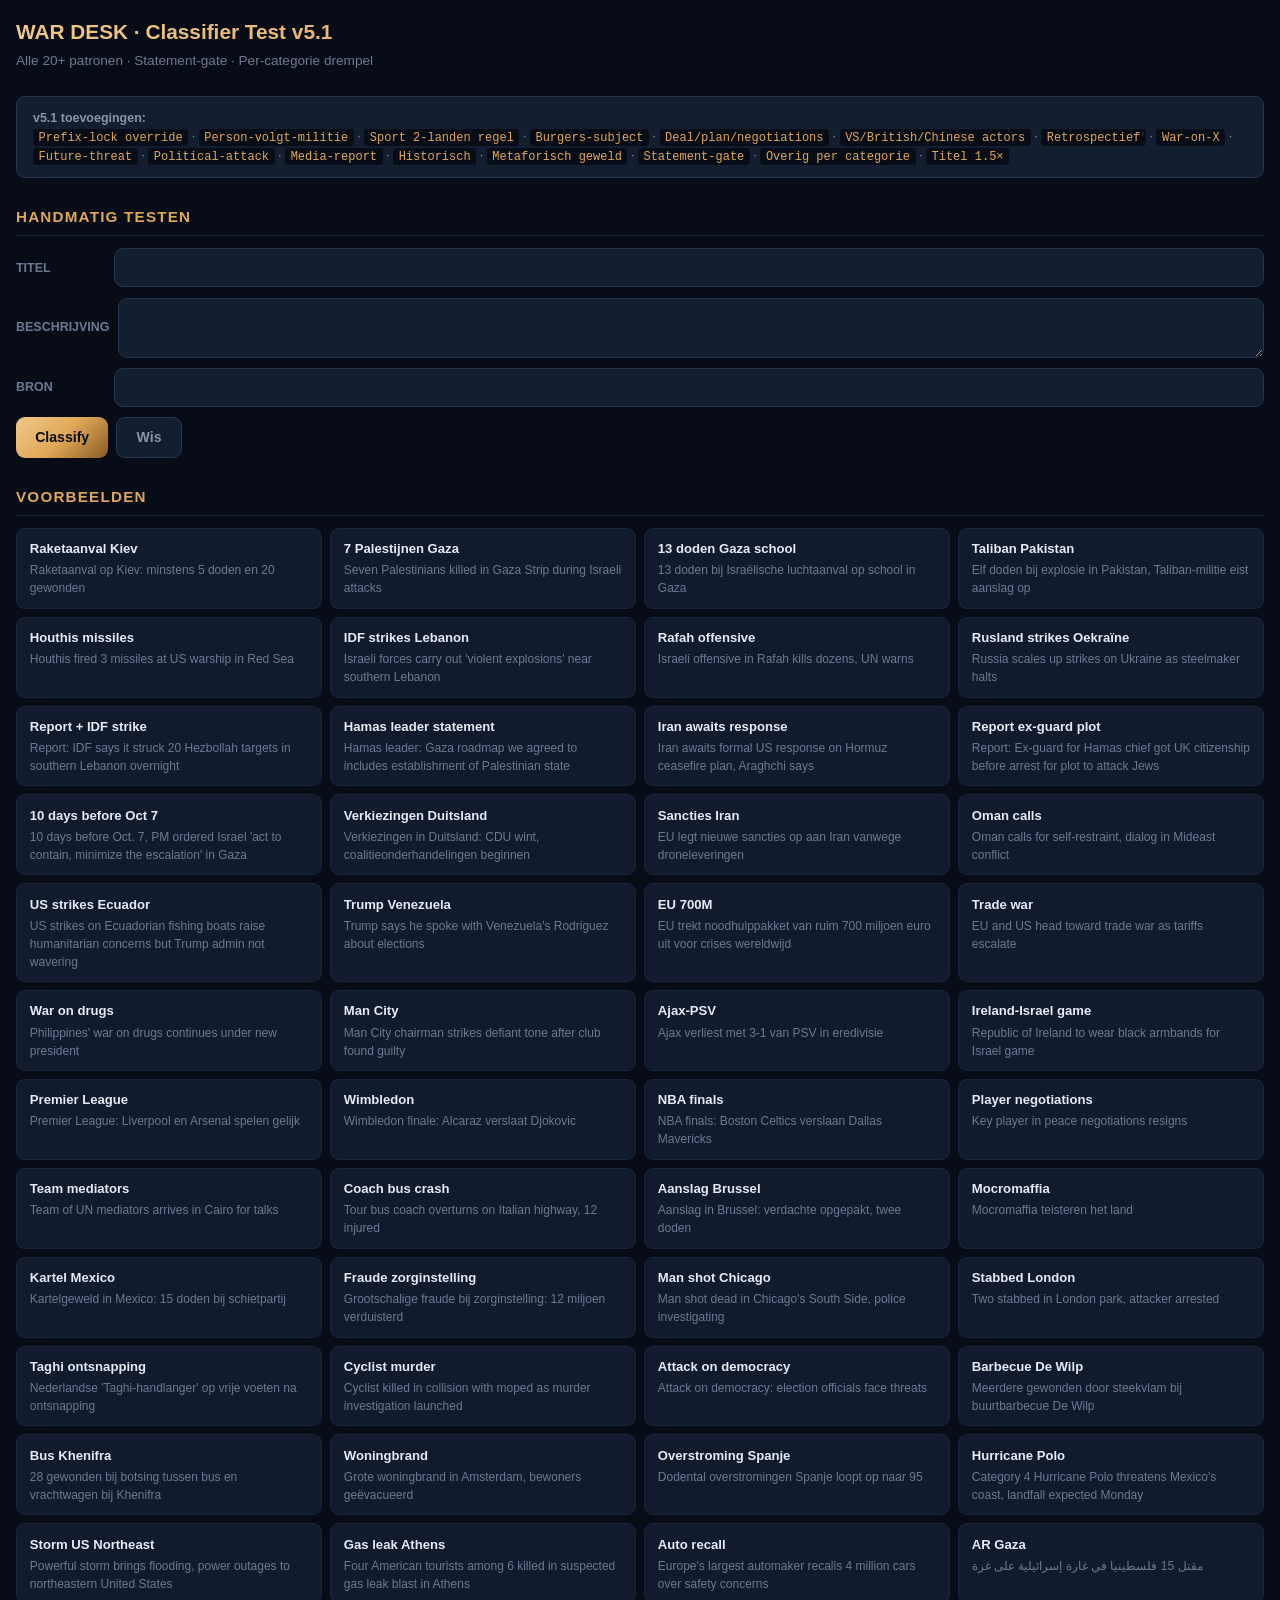
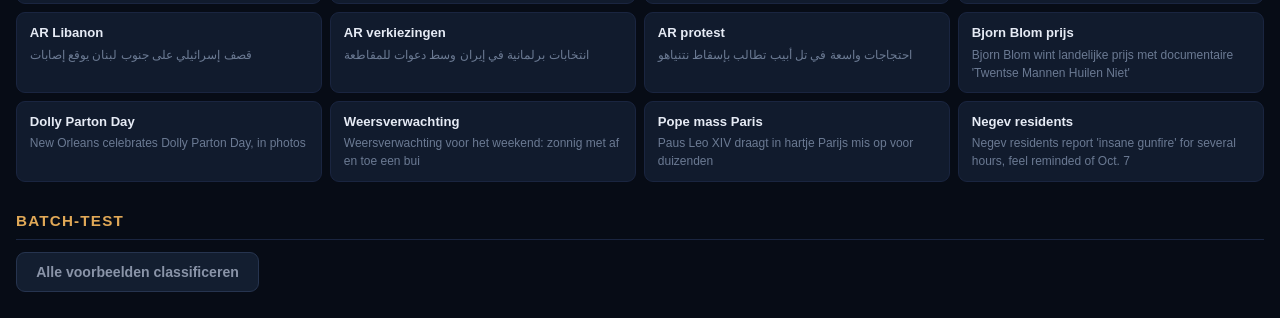
==== commit aead72f4: "Update classifier-test.html" ====
--- a/classifier-test.html
+++ b/classifier-test.html
@@ -3,35 +3,29 @@
 <head>
 <meta charset="UTF-8">
 <meta name="viewport" content="width=device-width, initial-scale=1.0">
-<title>WAR DESK · Classifier Test v3.1</title>
+<title>WAR DESK · Classifier Test v5.1</title>
 <style>
   :root {
-    --bg:#070c16; --bg-2:#0d1522; --bg-3:#131e30;
-    --card:#111b2d; --card-hover:#18253c;
+    --bg:#070c16; --bg-3:#131e30; --card:#111b2d; --card-hover:#18253c;
     --line:#1a2540; --line-2:#26344f;
     --ink:#e6ebf5; --ink-2:#8a94a8; --ink-3:#6b7a93;
     --amber:#e0a857; --amber-2:#f0c78a; --amber-3:#8a5c26;
-    --militair:#e63950; --crime:#a855f7; --cyber:#06b6d4;
-    --politiek:#3b82f6; --protest:#f59e0b; --civiel:#6b7a93;
-    --sport:#10b981;
+    --militair:#e63950; --crime:#a855f7; --politiek:#3b82f6;
+    --protest:#f59e0b; --civiel:#6b7a93; --sport:#10b981; --overig:#6b7280;
     --good:#10b981; --warn:#f59e0b; --bad:#ef4444;
   }
   * { box-sizing: border-box; margin: 0; padding: 0; }
-  body { font-family: 'Inter', -apple-system, BlinkMacSystemFont, 'Segoe UI', Roboto, sans-serif; background: var(--bg); color: var(--ink); padding: 1rem; line-height: 1.5; font-size: 15px; }
+  body { font-family: 'Inter', -apple-system, sans-serif; background: var(--bg); color: var(--ink); padding: 1rem; line-height: 1.5; font-size: 15px; }
   h1 { font-size: 1.3rem; background: linear-gradient(135deg, var(--amber-2), var(--amber), var(--amber-3)); -webkit-background-clip: text; background-clip: text; -webkit-text-fill-color: transparent; margin-bottom: .25rem; }
   .subtitle { color: var(--ink-3); font-size: .85rem; margin-bottom: 1.5rem; }
   h2 { font-size: .95rem; color: var(--amber); text-transform: uppercase; letter-spacing: .08em; margin: 1.75rem 0 .75rem; padding-bottom: .4rem; border-bottom: 1px solid var(--line); }
   .row { display: flex; gap: .5rem; margin-bottom: .65rem; flex-wrap: wrap; }
-  .row label { font-size: .78rem; color: var(--ink-3); min-width: 90px; align-self: center; font-weight: 600; text-transform: uppercase; letter-spacing: .05em; }
-  input, textarea { flex: 1; min-width: 200px; padding: .65rem .85rem; background: var(--bg-3); border: 1px solid var(--line-2); color: var(--ink); border-radius: 9px; font-size: .9rem; font-family: inherit; outline: none; resize: vertical; }
-  input:focus, textarea:focus { border-color: var(--amber); box-shadow: 0 0 0 3px rgba(224,168,87,.25); }
+  .row label { font-size: .78rem; color: var(--ink-3); min-width: 90px; align-self: center; font-weight: 600; text-transform: uppercase; }
+  input, textarea { flex: 1; min-width: 200px; padding: .65rem .85rem; background: var(--bg-3); border: 1px solid var(--line-2); color: var(--ink); border-radius: 9px; font-size: .9rem; font-family: inherit; outline: none; }
+  input:focus, textarea:focus { border-color: var(--amber); }
   textarea { min-height: 60px; }
-  button { padding: .7rem 1.2rem; background: linear-gradient(135deg, var(--amber-2), var(--amber), var(--amber-3)); color: #070c16; border: none; border-radius: 9px; font-weight: 700; font-size: .88rem; cursor: pointer; font-family: inherit; transition: filter .15s, transform .1s; }
-  button:hover { filter: brightness(1.08); }
-  button:active { transform: scale(.97); }
+  button { padding: .7rem 1.2rem; background: linear-gradient(135deg, var(--amber-2), var(--amber), var(--amber-3)); color: #070c16; border: none; border-radius: 9px; font-weight: 700; font-size: .88rem; cursor: pointer; font-family: inherit; }
   button.secondary { background: var(--bg-3); color: var(--ink-2); border: 1px solid var(--line-2); }
-  button.secondary:hover { border-color: var(--amber); color: var(--amber); }
-
   .result { background: var(--card); border: 1px solid var(--line); border-radius: 12px; padding: 1.1rem 1.25rem; margin-top: 1rem; }
   .result.cat-militair { border-left: 4px solid var(--militair); }
   .result.cat-crime { border-left: 4px solid var(--crime); }
@@ -39,58 +33,50 @@
   .result.cat-protest { border-left: 4px solid var(--protest); }
   .result.cat-civiel { border-left: 4px solid var(--civiel); }
   .result.cat-sport { border-left: 4px solid var(--sport); }
+  .result.cat-overig { border-left: 4px solid var(--overig); }
   .result-header { display: flex; align-items: center; gap: .6rem; flex-wrap: wrap; margin-bottom: .75rem; padding-bottom: .75rem; border-bottom: 1px solid var(--line); }
-  .badge { display: inline-flex; align-items: center; gap: .4rem; padding: .35rem .85rem; border-radius: 999px; font-size: .82rem; font-weight: 700; text-transform: uppercase; letter-spacing: .05em; }
+  .badge { display: inline-flex; align-items: center; gap: .4rem; padding: .35rem .85rem; border-radius: 999px; font-size: .82rem; font-weight: 700; text-transform: uppercase; }
   .badge.militair { background: rgba(230,57,80,.15); color: #ff6070; border: 1px solid rgba(230,57,80,.4); }
   .badge.crime { background: rgba(168,85,247,.15); color: #c084fc; border: 1px solid rgba(168,85,247,.4); }
   .badge.politiek { background: rgba(59,130,246,.15); color: #60a5fa; border: 1px solid rgba(59,130,246,.4); }
   .badge.protest { background: rgba(245,158,11,.15); color: #fbbf24; border: 1px solid rgba(245,158,11,.4); }
   .badge.civiel { background: rgba(107,122,147,.15); color: #8a94a8; border: 1px solid rgba(107,122,147,.4); }
   .badge.sport { background: rgba(16,185,129,.15); color: #34d399; border: 1px solid rgba(16,185,129,.4); }
+  .badge.overig { background: rgba(107,114,128,.15); color: #9ca3af; border: 1px solid rgba(107,114,128,.4); }
   .badge.subtype { background: var(--bg-3); color: var(--ink-2); border: 1px solid var(--line-2); }
-  .conf { margin-left: auto; display: inline-flex; align-items: center; gap: .5rem; font-size: .8rem; color: var(--ink-3); }
+  .badge.lang { background: var(--bg-3); color: #93c5fd; border: 1px solid rgba(59,130,246,.4); }
+  .conf { margin-left: auto; font-size: .8rem; color: var(--ink-3); display: flex; align-items: center; gap: .5rem; }
   .conf-bar { width: 100px; height: 6px; background: var(--bg-3); border-radius: 3px; overflow: hidden; }
-  .conf-fill { height: 100%; background: var(--good); transition: width .3s; }
+  .conf-fill { height: 100%; background: var(--good); }
   .conf-fill.med { background: var(--warn); }
   .conf-fill.low { background: var(--bad); }
-
   .scores-grid { display: grid; grid-template-columns: repeat(5, 1fr); gap: .4rem; margin-top: .75rem; }
   .score-box { background: var(--bg-3); border: 1px solid var(--line-2); border-radius: 8px; padding: .55rem .35rem; text-align: center; }
-  .score-box .cat { font-size: .6rem; text-transform: uppercase; letter-spacing: .05em; font-weight: 700; margin-bottom: .2rem; }
-  .score-box .val { font-size: 1.2rem; font-weight: 800; font-variant-numeric: tabular-nums; }
-  .score-box.militair .cat, .score-box.militair .val { color: var(--militair); }
-  .score-box.crime .cat, .score-box.crime .val { color: var(--crime); }
-  .score-box.politiek .cat, .score-box.politiek .val { color: var(--politiek); }
-  .score-box.protest .cat, .score-box.protest .val { color: var(--protest); }
-  .score-box.civiel .cat, .score-box.civiel .val { color: var(--civiel); }
-
-  .signals { margin-top: .75rem; padding-top: .75rem; border-top: 1px solid var(--line); font-size: .82rem; color: var(--ink-2); }
+  .score-box .cat { font-size: .6rem; text-transform: uppercase; font-weight: 700; margin-bottom: .2rem; color: var(--ink-3); }
+  .score-box .val { font-size: 1.2rem; font-weight: 800; }
+  .score-box.militair .val { color: var(--militair); }
+  .score-box.crime .val { color: var(--crime); }
+  .score-box.politiek .val { color: var(--politiek); }
+  .score-box.protest .val { color: var(--protest); }
+  .score-box.civiel .val { color: var(--civiel); }
+  .signals { margin-top: .75rem; padding-top: .75rem; border-top: 1px solid var(--line); font-size: .82rem; }
   .signal-line { margin-bottom: .35rem; }
   .signal-cat { font-weight: 700; color: var(--ink); }
   .signal-word { display: inline-block; background: var(--bg-3); border: 1px solid var(--line-2); padding: .1rem .45rem; margin: .1rem .15rem; border-radius: 5px; font-size: .72rem; }
-  .signal-word.w3 { border-color: rgba(230,57,80,.4); color: #ff8090; }
-  .signal-word.w2 { border-color: rgba(245,158,11,.4); color: #fbbf24; }
-  .signal-word.w1 { border-color: var(--line-2); color: var(--ink-3); }
-  .signal-word.sub { border-color: rgba(168,85,247,.5); color: #c084fc; font-style: italic; }
-
   .meta-line { margin-top: .5rem; padding-top: .5rem; border-top: 1px solid var(--line); font-size: .75rem; color: var(--ink-3); }
   .meta-tag { display: inline-block; background: var(--bg-3); border: 1px solid var(--line-2); padding: .15rem .5rem; margin-right: .3rem; margin-bottom: .2rem; border-radius: 5px; }
   .meta-tag.ok { color: var(--good); border-color: rgba(16,185,129,.4); }
   .meta-tag.warn { color: var(--warn); border-color: rgba(245,158,11,.4); }
-  .meta-tag.bad { color: var(--bad); border-color: rgba(239,68,68,.4); }
   .meta-tag.info { color: #60a5fa; border-color: rgba(59,130,246,.4); }
   .meta-tag.sport { color: var(--sport); border-color: rgba(16,185,129,.4); }
-
   .presets { display: grid; grid-template-columns: repeat(auto-fill, minmax(300px, 1fr)); gap: .5rem; margin-top: .75rem; }
-  .preset { background: var(--card); border: 1px solid var(--line); border-radius: 9px; padding: .65rem .8rem; cursor: pointer; transition: all .15s; font-size: .82rem; line-height: 1.35; }
-  .preset:hover { background: var(--card-hover); border-color: var(--amber); transform: translateY(-2px); box-shadow: 0 6px 20px -10px rgba(224,168,87,.4); }
-  .preset-title { font-weight: 700; color: var(--ink); margin-bottom: .15rem; }
+  .preset { background: var(--card); border: 1px solid var(--line); border-radius: 9px; padding: .65rem .8rem; cursor: pointer; font-size: .82rem; }
+  .preset:hover { background: var(--card-hover); border-color: var(--amber); }
+  .preset-title { font-weight: 700; margin-bottom: .15rem; }
   .preset-desc { color: var(--ink-3); font-size: .75rem; }
-
   .batch-table { width: 100%; border-collapse: collapse; margin-top: .75rem; font-size: .78rem; }
-  .batch-table th { text-align: left; padding: .5rem .45rem; background: var(--bg-3); color: var(--ink-3); font-size: .65rem; text-transform: uppercase; letter-spacing: .05em; border-bottom: 1px solid var(--line-2); }
-  .batch-table td { padding: .5rem .45rem; border-bottom: 1px solid var(--line); vertical-align: top; }
-  .batch-table tr:hover { background: var(--card-hover); }
+  .batch-table th { text-align: left; padding: .5rem .45rem; background: var(--bg-3); color: var(--ink-3); font-size: .65rem; text-transform: uppercase; border-bottom: 1px solid var(--line-2); }
+  .batch-table td { padding: .5rem .45rem; border-bottom: 1px solid var(--line); }
   .batch-table .cat-cell { font-weight: 700; white-space: nowrap; }
   .batch-table .cat-militair { color: var(--militair); }
   .batch-table .cat-crime { color: var(--crime); }
@@ -98,103 +84,141 @@
   .batch-table .cat-protest { color: var(--protest); }
   .batch-table .cat-civiel { color: var(--civiel); }
   .batch-table .cat-sport { color: var(--sport); }
-
+  .batch-table .cat-overig { color: var(--overig); }
   .legend { background: var(--bg-3); border: 1px solid var(--line-2); border-radius: 9px; padding: .75rem 1rem; font-size: .78rem; color: var(--ink-2); margin-top: 1rem; }
-  .legend strong { color: var(--ink); }
-  .legend code { background: var(--bg); padding: .1rem .35rem; border-radius: 4px; font-size: .75rem; color: var(--amber); }
+  .legend code { background: var(--bg); padding: .1rem .35rem; border-radius: 4px; color: var(--amber); font-size: .75rem; }
+  .stat-row { display: grid; grid-template-columns: repeat(auto-fit, minmax(120px, 1fr)); gap: .5rem; margin-top: .75rem; }
+  .stat-box { background: var(--card); border: 1px solid var(--line); border-radius: 9px; padding: .6rem .75rem; text-align: center; }
+  .stat-box .v { font-size: 1.4rem; font-weight: 800; }
+  .stat-box .k { font-size: .68rem; color: var(--ink-3); text-transform: uppercase; }
+  .stat-box.good .v { color: var(--good); }
+  .stat-box.warn .v { color: var(--warn); }
+  .stat-box.bad .v { color: var(--bad); }
 </style>
 </head>
 <body>
 
-<h1>WAR DESK · Classifier Test v3.1</h1>
-<div class="subtitle">Waterdicht systeem · Sport-block · Report-mode · Dedup</div>
+<h1>WAR DESK · Classifier Test v5.1</h1>
+<div class="subtitle">Alle 20+ patronen · Statement-gate · Per-categorie drempel</div>
 
 <div class="legend">
-  <strong>v3.1 fixes:</strong><br>
-  <code>1. Sport volledig verborgen</code> (bron + 100 termen + clubs)<br>
-  <code>2. Report-mode alleen titel</code><br>
-  <code>3. Generieke werkwoorden verwijderd</code><br>
-  <code>4. Militaire patronen regex</code><br>
-  <code>5. Event-dedup clustering</code>
+  <strong>v5.1 toevoegingen:</strong><br>
+  <code>Prefix-lock override</code> ·
+  <code>Person-volgt-militie</code> ·
+  <code>Sport 2-landen regel</code> ·
+  <code>Burgers-subject</code> ·
+  <code>Deal/plan/negotiations</code> ·
+  <code>VS/British/Chinese actors</code> ·
+  <code>Retrospectief</code> ·
+  <code>War-on-X</code> ·
+  <code>Future-threat</code> ·
+  <code>Political-attack</code> ·
+  <code>Media-report</code> ·
+  <code>Historisch</code> ·
+  <code>Metaforisch geweld</code> ·
+  <code>Statement-gate</code> ·
+  <code>Overig per categorie</code> ·
+  <code>Titel 1.5×</code>
 </div>
 
 <h2>Handmatig testen</h2>
-<div class="row"><label>Titel</label><input type="text" id="inTitle" placeholder="bv. Raketaanval op Kiev"></div>
-<div class="row"><label>Beschrijving</label><textarea id="inDesc" placeholder="Beschrijving..."></textarea></div>
-<div class="row"><label>Bron</label><input type="text" id="inSource" placeholder="bv. Reuters"></div>
+<div class="row"><label>Titel</label><input type="text" id="inTitle"></div>
+<div class="row"><label>Beschrijving</label><textarea id="inDesc"></textarea></div>
+<div class="row"><label>Bron</label><input type="text" id="inSource"></div>
 <div class="row">
   <button id="btnClassify">Classify</button>
   <button class="secondary" id="btnClear">Wis</button>
 </div>
 <div id="result"></div>
 
-<h2>Voorbeelden — klik om te testen</h2>
+<h2>Voorbeelden</h2>
 <div class="presets" id="presets"></div>
 
 <h2>Batch-test</h2>
 <div class="row"><button class="secondary" id="btnBatch">Alle voorbeelden classificeren</button></div>
 <div id="batchResult"></div>
 
-<script src="classifier.js"></script>
+<script src="classifier.js?v=5.1"></script>
 <script>
 (function(){
   "use strict";
 
   var PRESETS = [
-    /* ===== MILITAIR (moet militair blijven) ===== */
-    { label:"Raketaanval Kiev", title:"Raketaanval op Kiev: minstens 5 doden en 20 gewonden", desc:"Rusland heeft vannacht raketten afgevuurd op de Oekraïense hoofdstad Kiev. Bij de aanval zijn minstens 5 mensen gedood.", source:"Reuters", expected:"militair" },
-    { label:"Gaza aanval", title:"Seven Palestinians killed in Gaza Strip during Israeli attacks", desc:"The Health Ministry in Gaza says seven Palestinians were killed and several wounded in Israeli strikes across the Gaza Strip.", source:"Al Jazeera", expected:"militair" },
-    { label:"Israeli strike Gaza", title:"Israeli strike injures several displaced people in Gaza", desc:"An Israeli airstrike hit a displacement camp in Gaza, injuring several people.", source:"Al Jazeera", expected:"militair" },
-    { label:"Russia escalates strikes", title:"Russia scales up strikes on Ukraine as largest steelmaker halts operations", desc:"Russia has intensified its missile strikes on Ukrainian infrastructure this week, targeting power plants and industrial facilities.", source:"Reuters", expected:"militair" },
-    { label:"13 doden Gaza", title:"13 doden bij Israëlische luchtaanval op school in Gaza", desc:"Bij een Israëlische luchtaanval op een school in Gaza zijn dertien mensen gedood. Het IDF zegt een Hamas-doelwit te hebben geraakt.", source:"NOS", expected:"militair" },
-
-    /* ===== POLITIEK (was fout militair) ===== */
-    { label:"Houthis threatening", title:"Houthis threatening civil aviation by using modified Iranian defense weapons, Yemeni army says", desc:"The Houthis are threatening civil aviation in the region, according to the Yemeni army.", source:"Al Jazeera", expected:"politiek" },
-    { label:"Turkish FM urges", title:"Turkish FM highlights growing Israeli isolation, urges diplomacy on regional conflicts", desc:"The Turkish foreign minister highlighted the growing isolation of Israel and urged diplomacy.", source:"Anadolu AR", expected:"politiek" },
-    { label:"Ägypten gewarnt", title:"Medienbericht: Auch Ägypten soll Israel vor Hamas-Gefahr gewarnt haben - WELT", desc:"Einem Medienbericht zufolge soll Ägypten Israel vor der Hamas-Gefahr gewarnt haben.", source:"Die Welt", expected:"politiek" },
-    { label:"ICRC denies", title:"International Committee of Red Cross denies recovering bodies from combat fronts in Yemen", desc:"The ICRC denied reports that it recovered bodies from combat fronts in Yemen.", source:"Reuters", expected:"politiek" },
-    { label:"Report: Ex-guard plot", title:"Report: Ex-guard for Hamas chief got UK citizenship before arrest for plot to attack Jews in Europe", desc:"According to a report, a former guard for a Hamas chief got UK citizenship before being arrested for an alleged plot to attack Jews in Europe.", source:"Times of Israel", expected:"politiek" },
-    { label:"10 days before Oct 7", title:"10 days before Oct. 7, PM ordered Israel 'act to contain, minimize the escalation' in Gaza", desc:"A report says that 10 days before October 7, the Prime Minister ordered Israel to act to contain the situation in Gaza.", source:"Haaretz", expected:"politiek" },
-    { label:"EN DIRECT négociations", title:"EN DIRECT, guerre en Ukraine : l'Europe fait tout pour contrecarrer les négociations sur l'Ukraine", desc:"Suivez en direct les dernières évolutions concernant les négociations sur l'Ukraine.", source:"Le Monde", expected:"politiek" },
-    { label:"Yemen statement", title:"Yemen releases latest statement on no. of Saudi", desc:"Yemen has released a new statement regarding Saudi Arabia.", source:"SABA Yemen", expected:"politiek" },
-    { label:"US thanks Turkey", title:"US thanks Turkey, Oman, UAE for supporting sanctions against Iran", desc:"The US thanked Turkey, Oman and the UAE for supporting sanctions against Iran.", source:"Reuters", expected:"politiek" },
-
-    /* ===== SPORT (moet volledig verborgen zijn) ===== */
-    { label:"Man City chairman", title:"Man City chairman strikes defiant tone after club reportedly found guilty of breaking rules", desc:"Manchester City chairman responded defiantly after the football club was reportedly found guilty of breaking Premier League rules.", source:"BBC Sport", expected:"sport" },
-    { label:"Ajax-PSV", title:"Ajax verliest met 3-1 van PSV in eredivisie", desc:"Ajax heeft in de eredivisie met 3-1 verloren van PSV.", source:"NOS Sport", expected:"sport" },
-    { label:"Servische Oranje", title:"Servische zorgen voor clash met Oranje: 'We vrezen allemaal voor dat probleem'", desc:"Servië en Nederland treffen elkaar in de volgende ronde van het EK voetbal.", source:"AD.nl", expected:"sport" },
-    { label:"France volley", title:"L'équipe de France s'incline logiquement en finale de l'Euro de volley face la Pologne", desc:"L'équipe de France a perdu la finale de l'Euro de volley contre la Pologne.", source:"L'Équipe", expected:"sport" },
-    { label:"Mbappé blessure", title:"Real Madrid krijgt duidelijkheid over blessure Mbappé na uitvallen bij Frankrijk", desc:"Kylian Mbappé raakte geblesseerd tijdens de wedstrijd van het Franse elftal.", source:"Marca", expected:"sport" },
-    { label:"Vollering Ten Dam", title:"Vollering is ploeggenoten en bondscoach Ten Dam eeuwig dankbaar na WK-goud", desc:"Wielrenster Demi Vollering is haar ploeggenoten en bondscoach dankbaar na het winnen van WK-goud.", source:"NOS Sport", expected:"sport" },
-    { label:"BNXT Supercup", title:"Landstede Hammers moet BNXT Supercup in overtime aan Giants Antwerp laten", desc:"Landstede Hammers verloor de BNXT Supercup basketbalwedstrijd in overtime.", source:"Basketball.nl", expected:"sport" },
-    { label:"FIDE Kolobkov", title:"Ex-Russian sports minister Kolobkov elected FIDE vice-president", desc:"Former Russian sports minister Kolobkov was elected vice-president of FIDE.", source:"Reuters", expected:"sport" },
-    { label:"WK wielrennen helikoptercrash", title:"Vier doden bij helikoptercrash in Canada, in de buurt van WK wielrennen", desc:"Bij een helikoptercrash in Canada zijn vier doden gevallen, in de buurt van het WK wielrennen.", source:"NOS", expected:"civiel" },
-
-    /* ===== CRIME ===== */
-    { label:"Aanslag Brussel", title:"Aanslag in Brussel: verdachte opgepakt, twee doden", desc:"Bij een aanslag in het centrum van Brussel zijn twee mensen omgekomen.", source:"VRT NWS", expected:"crime" },
-    { label:"Mocromaffia", title:"Mocromaffia teisteren het land", desc:"De Mocromaffia teistert Nederland al jaren met drugshandel, liquidaties en afrekeningen.", source:"De Telegraaf", expected:"crime" },
-    { label:"Drugskartel Mexico", title:"Kartelgeweld in Mexico: 15 doden bij schietpartij", desc:"Bij een schietpartij tussen rivaliserende drugskartels in Noord-Mexico zijn 15 mensen omgekomen.", source:"Reuters", expected:"crime" },
-    { label:"Fraude zorginstelling", title:"Grootschalige fraude bij zorginstelling: 12 miljoen verduisterd", desc:"Bij een zorginstelling in Utrecht is 12 miljoen euro verduisterd door grootschalige fraude.", source:"FD", expected:"crime" },
-    { label:"Cyberaanval ziekenhuis", title:"Grote cyberaanval op ziekenhuizen: patiëntgegevens gestolen", desc:"Bij een grote cyberaanval op meerdere ziekenhuizen zijn patiëntgegevens gestolen.", source:"Tweakers", expected:"crime" },
-    { label:"Steekpartij Eindhoven", title:"Twee mensen neergestoken in Eindhoven, vijf mensen opgepakt", desc:"In Eindhoven zijn twee mensen neergestoken. De politie heeft vijf verdachten opgepakt.", source:"Nieuwsblad", expected:"crime" },
-    { label:"Taghi-handlanger ontsnapt", title:"Nederlandse 'Taghi-handlanger' korte tijd op vrije voeten na ontsnapping uit Braziliaanse gevangenis", desc:"Een Nederlandse handlanger van Taghi is korte tijd op vrije voeten geweest na een ontsnapping uit een Braziliaanse gevangenis.", source:"AD.nl", expected:"crime" },
-
-    /* ===== PROTEST ===== */
-    { label:"Klimaatdemonstratie", title:"Duizenden bij klimaatdemonstratie in Amsterdam", desc:"Duizenden mensen zijn naar Amsterdam gekomen voor de grote klimaatdemonstratie.", source:"Nu.nl", expected:"protest" },
-    { label:"Rellen bezuinigingen", title:"Rellen uitgebroken bij protest tegen bezuinigingen", desc:"Bij een protest tegen bezuinigingen zijn rellen uitgebroken. De politie heeft traangas ingezet.", source:"AD.nl", expected:"protest" },
-    { label:"Student protesters", title:"Student protesters disrupt NVIDIA AI climate panel", desc:"A group of student protesters disrupted an NVIDIA AI climate panel event.", source:"Reuters", expected:"protest" },
-
-    /* ===== CIVIEL ===== */
-    { label:"Barbecue De Wilp", title:"Meerdere gewonden door steekvlam bij buurtbarbecue De Wilp", desc:"Tijdens een buurtbarbecue in De Wilp zijn zaterdagavond meerdere mensen gewond geraakt door een steekvlam.", source:"AD.nl", expected:"civiel" },
-    { label:"Gaslek Athene", title:"Four American tourists among 6 killed in suspected gas leak blast in Athens", desc:"Six people died in a suspected gas leak explosion in a hotel in central Athens.", source:"France24 EN", expected:"civiel" },
-    { label:"Bus Khenifra", title:"28 gewonden bij botsing tussen bus en vrachtwagen bij Khenifra", desc:"Bij een botsing tussen een bus en een vrachtwagen op de N8 bij Khenifra zijn 28 mensen gewond geraakt.", source:"MAROKKO.nl", expected:"civiel" },
-    { label:"Woningbrand Amsterdam", title:"Grote woningbrand in Amsterdam, bewoners geëvacueerd", desc:"In Amsterdam is een grote woningbrand uitgebroken. De brandweer heeft meerdere bewoners geëvacueerd.", source:"AT5", expected:"civiel" },
-    { label:"Overstroming Spanje", title:"Dodental overstromingen Spanje loopt op naar 95", desc:"Het dodental als gevolg van de overstromingen in Valencia is opgelopen tot 95.", source:"El País", expected:"civiel" },
-    { label:"Merwedebrug", title:"Merwedebrug sneller open dan verwacht na werkzaamheden", desc:"De Merwedebrug gaat sneller open dan verwacht na werkzaamheden.", source:"RTV Utrecht", expected:"civiel" }
+    /* MILITAIR — echte acties */
+    { label:"Raketaanval Kiev", title:"Raketaanval op Kiev: minstens 5 doden en 20 gewonden", desc:"Rusland heeft raketten afgevuurd op Kiev.", source:"Reuters", expected:"militair" },
+    { label:"7 Palestijnen Gaza", title:"Seven Palestinians killed in Gaza Strip during Israeli attacks", desc:"The Health Ministry says seven Palestinians were killed in Israeli strikes.", source:"Al Jazeera", expected:"militair" },
+    { label:"13 doden Gaza school", title:"13 doden bij Israëlische luchtaanval op school in Gaza", desc:"Bij een Israëlische luchtaanval zijn dertien mensen gedood.", source:"NOS", expected:"militair" },
+    { label:"Taliban Pakistan", title:"Elf doden bij explosie in Pakistan, Taliban-militie eist aanslag op", desc:"Bij een explosie in Pakistan zijn elf mensen omgekomen.", source:"NOS", expected:"militair" },
+    { label:"Houthis missiles", title:"Houthis fired 3 missiles at US warship in Red Sea", desc:"Houthi forces fired three missiles at a US warship.", source:"Al Jazeera", expected:"militair" },
+    { label:"IDF strikes Lebanon", title:"Israeli forces carry out 'violent explosions' near southern Lebanon", desc:"Israeli forces carried out explosions near Khiam.", source:"Al Jazeera", expected:"militair" },
+    { label:"Rafah offensive", title:"Israeli offensive in Rafah kills dozens, UN warns", desc:"Israeli forces launched an offensive in Rafah.", source:"Reuters", expected:"militair" },
+    { label:"Rusland strikes Oekraïne", title:"Russia scales up strikes on Ukraine as steelmaker halts", desc:"Russia has intensified its missile strikes on Ukrainian infrastructure.", source:"Reuters", expected:"militair" },
+    { label:"Report + IDF strike", title:"Report: IDF says it struck 20 Hezbollah targets in southern Lebanon overnight", desc:"The IDF said it struck 20 Hezbollah targets.", source:"Times of Israel", expected:"militair" },
+
+    /* POLITIEK — statements/retrospectief */
+    { label:"Hamas leader statement", title:"Hamas leader: Gaza roadmap we agreed to includes establishment of Palestinian state", desc:"A Hamas leader said the roadmap includes a Palestinian state.", source:"Al Jazeera", expected:"politiek" },
+    { label:"Iran awaits response", title:"Iran awaits formal US response on Hormuz ceasefire plan, Araghchi says", desc:"Iran's foreign minister says Iran awaits a response.", source:"Reuters", expected:"politiek" },
+    { label:"Report ex-guard plot", title:"Report: Ex-guard for Hamas chief got UK citizenship before arrest for plot to attack Jews", desc:"According to a report, a former guard got UK citizenship.", source:"Times of Israel", expected:"politiek" },
+    { label:"10 days before Oct 7", title:"10 days before Oct. 7, PM ordered Israel 'act to contain, minimize the escalation' in Gaza", desc:"A report says the PM ordered Israel to act.", source:"Haaretz", expected:"politiek" },
+    { label:"Verkiezingen Duitsland", title:"Verkiezingen in Duitsland: CDU wint, coalitieonderhandelingen beginnen", desc:"CDU heeft gewonnen.", source:"NOS", expected:"politiek" },
+    { label:"Sancties Iran", title:"EU legt nieuwe sancties op aan Iran vanwege droneleveringen", desc:"De EU heeft sancties aangekondigd.", source:"Reuters", expected:"politiek" },
+    { label:"Oman calls", title:"Oman calls for self-restraint, dialog in Mideast conflict", desc:"Oman called for restraint and dialogue.", source:"Reuters", expected:"politiek" },
+    { label:"US strikes Ecuador", title:"US strikes on Ecuadorian fishing boats raise humanitarian concerns but Trump admin not wavering", desc:"The US strikes raise concerns.", source:"Reuters", expected:"politiek" },
+    { label:"Trump Venezuela", title:"Trump says he spoke with Venezuela's Rodriguez about elections", desc:"Trump said he spoke with Rodriguez.", source:"Reuters", expected:"politiek" },
+    { label:"EU 700M", title:"EU trekt noodhulppakket van ruim 700 miljoen euro uit voor crises wereldwijd", desc:"De EU heeft noodhulp aangekondigd.", source:"NOS", expected:"politiek" },
+    { label:"Trade war", title:"EU and US head toward trade war as tariffs escalate", desc:"Trade war between EU and US.", source:"Reuters", expected:"politiek" },
+    { label:"War on drugs", title:"Philippines' war on drugs continues under new president", desc:"The war on drugs continues.", source:"AP", expected:"politiek" },
+
+    /* SPORT — verborgen */
+    { label:"Man City", title:"Man City chairman strikes defiant tone after club found guilty", desc:"Manchester City chairman responded.", source:"BBC Sport", expected:"sport" },
+    { label:"Ajax-PSV", title:"Ajax verliest met 3-1 van PSV in eredivisie", desc:"Ajax verloor van PSV.", source:"NOS Sport", expected:"sport" },
+    { label:"Ireland-Israel game", title:"Republic of Ireland to wear black armbands for Israel game", desc:"Ireland to wear armbands for Israel game.", source:"BBC", expected:"sport" },
+    { label:"Premier League", title:"Premier League: Liverpool en Arsenal spelen gelijk", desc:"Liverpool en Arsenal speelden gelijk.", source:"BBC Sport", expected:"sport" },
+    { label:"Wimbledon", title:"Wimbledon finale: Alcaraz verslaat Djokovic", desc:"Alcaraz won van Djokovic.", source:"Eurosport", expected:"sport" },
+    { label:"NBA finals", title:"NBA finals: Boston Celtics verslaan Dallas Mavericks", desc:"Boston Celtics wonnen.", source:"ESPN", expected:"sport" },
+
+    /* SPORT-grensgevallen — moeten NIET sport zijn */
+    { label:"Player negotiations", title:"Key player in peace negotiations resigns", desc:"A key player resigned.", source:"Reuters", expected:"politiek" },
+    { label:"Team mediators", title:"Team of UN mediators arrives in Cairo for talks", desc:"A team of UN mediators arrived.", source:"Reuters", expected:"politiek" },
+    { label:"Coach bus crash", title:"Tour bus coach overturns on Italian highway, 12 injured", desc:"A coach overturned.", source:"ANSA", expected:"civiel" },
+
+    /* CRIME */
+    { label:"Aanslag Brussel", title:"Aanslag in Brussel: verdachte opgepakt, twee doden", desc:"Bij een aanslag in Brussel zijn twee mensen omgekomen.", source:"VRT NWS", expected:"crime" },
+    { label:"Mocromaffia", title:"Mocromaffia teisteren het land", desc:"De Mocromaffia teistert Nederland.", source:"De Telegraaf", expected:"crime" },
+    { label:"Kartel Mexico", title:"Kartelgeweld in Mexico: 15 doden bij schietpartij", desc:"Bij een schietpartij zijn 15 mensen omgekomen.", source:"Reuters", expected:"crime" },
+    { label:"Fraude zorginstelling", title:"Grootschalige fraude bij zorginstelling: 12 miljoen verduisterd", desc:"12 miljoen euro verduisterd.", source:"FD", expected:"crime" },
+    { label:"Man shot Chicago", title:"Man shot dead in Chicago's South Side, police investigating", desc:"A man was shot dead.", source:"CBS News", expected:"crime" },
+    { label:"Stabbed London", title:"Two stabbed in London park, attacker arrested", desc:"Two stabbed in London park.", source:"BBC", expected:"crime" },
+    { label:"Taghi ontsnapping", title:"Nederlandse 'Taghi-handlanger' op vrije voeten na ontsnapping", desc:"Handlanger ontsnapte.", source:"AD.nl", expected:"crime" },
+    { label:"Cyclist murder", title:"Cyclist killed in collision with moped as murder investigation launched", desc:"A cyclist was killed and a murder investigation is underway.", source:"NOS", expected:"crime" },
+    { label:"Attack on democracy", title:"Attack on democracy: election officials face threats", desc:"Election officials face threats.", source:"AP", expected:"politiek" },
+
+    /* CIVIEL */
+    { label:"Barbecue De Wilp", title:"Meerdere gewonden door steekvlam bij buurtbarbecue De Wilp", desc:"Gewonden bij barbecue.", source:"AD.nl", expected:"civiel" },
+    { label:"Bus Khenifra", title:"28 gewonden bij botsing tussen bus en vrachtwagen bij Khenifra", desc:"28 gewonden bij botsing.", source:"MAROKKO.nl", expected:"civiel" },
+    { label:"Woningbrand", title:"Grote woningbrand in Amsterdam, bewoners geëvacueerd", desc:"Grote woningbrand.", source:"AT5", expected:"civiel" },
+    { label:"Overstroming Spanje", title:"Dodental overstromingen Spanje loopt op naar 95", desc:"Dodental naar 95.", source:"El País", expected:"civiel" },
+    { label:"Hurricane Polo", title:"Category 4 Hurricane Polo threatens Mexico's coast, landfall expected Monday", desc:"Hurricane Polo threatens Mexico.", source:"Reuters", expected:"civiel" },
+    { label:"Storm US Northeast", title:"Powerful storm brings flooding, power outages to northeastern United States", desc:"Storm brings flooding to US Northeast.", source:"AP", expected:"civiel" },
+    { label:"Gas leak Athens", title:"Four American tourists among 6 killed in suspected gas leak blast in Athens", desc:"Six died in a suspected gas leak explosion.", source:"France24", expected:"civiel" },
+    { label:"Auto recall", title:"Europe's largest automaker recalls 4 million cars over safety concerns", desc:"Automaker recalls cars.", source:"Reuters", expected:"civiel" },
+
+    /* ARABISCH */
+    { label:"AR Gaza", title:"مقتل 15 فلسطينيا في غارة إسرائيلية على غزة", desc:"قتل 15 فلسطينيا.", source:"Al Jazeera AR", expected:"militair" },
+    { label:"AR Libanon", title:"قصف إسرائيلي على جنوب لبنان يوقع إصابات", desc:"قصف إسرائيلي.", source:"Anadolu AR", expected:"militair" },
+    { label:"AR verkiezingen", title:"انتخابات برلمانية في إيران وسط دعوات للمقاطعة", desc:"انتخابات برلمانية.", source:"Al Arabiya", expected:"politiek" },
+    { label:"AR protest", title:"احتجاجات واسعة في تل أبيب تطالب بإسقاط نتنياهو", desc:"احتجاجات واسعة.", source:"Al Jazeera AR", expected:"protest" },
+
+    /* OVERIG — moet overig zijn */
+    { label:"Bjorn Blom prijs", title:"Bjorn Blom wint landelijke prijs met documentaire 'Twentse Mannen Huilen Niet'", desc:"Documentaire wint prijs.", source:"NOS", expected:"overig" },
+    { label:"Dolly Parton Day", title:"New Orleans celebrates Dolly Parton Day, in photos", desc:"Celebrations in New Orleans.", source:"AP", expected:"overig" },
+    { label:"Weersverwachting", title:"Weersverwachting voor het weekend: zonnig met af en toe een bui", desc:"Zonnig.", source:"KNMI", expected:"overig" },
+    { label:"Pope mass Paris", title:"Paus Leo XIV draagt in hartje Parijs mis op voor duizenden", desc:"Paus draagt mis op.", source:"NOS", expected:"overig" },
+    { label:"Negev residents", title:"Negev residents report 'insane gunfire' for several hours, feel reminded of Oct. 7", desc:"Residents report gunfire.", source:"Times of Israel", expected:"overig" }
   ];
 
   function esc(s){ return String(s==null?"":s).replace(/[&<>"']/g, function(c){ return {"&":"&amp;","<":"&lt;",">":"&gt;",'"':"&quot;","'":"&#39;"}[c]; }); }
-  function catLabel(cat){ return { militair:"Militair", crime:"Crime", politiek:"Politiek", protest:"Protest", civiel:"Civiel", sport:"Sport" }[cat] || cat; }
+  function catLabel(cat){ return { militair:"Militair", crime:"Crime", politiek:"Politiek", protest:"Protest", civiel:"Civiel", sport:"Sport", overig:"Overig" }[cat] || cat; }
 
   function renderSignals(signals){
     var out = [];
@@ -202,23 +226,21 @@
       var hits = signals[cat];
       if (!hits || !hits.length) return;
       var words = hits.map(function(h){
-        var cls = h.substring ? "sub" : ("w" + h.weight);
-        return '<span class="signal-word ' + cls + '">' + esc(h.word) + ' <sub>' + h.weight + '</sub></span>';
+        return '<span class="signal-word">' + esc(h.word) + ' <sub>' + h.weight + '</sub></span>';
       }).join("");
       out.push('<div class="signal-line"><span class="signal-cat">' + catLabel(cat) + ':</span> ' + words + '</div>');
     });
-    return out.join("") || '<div class="signal-line"><em>Geen signaalwoorden herkend</em></div>';
+    return out.join("") || '<div class="signal-line"><em>Geen signaalwoorden</em></div>';
   }
 
   function renderMeta(meta){
     var tags = [];
-    if (meta.sportBySource) tags.push('<span class="meta-tag sport">Sport-bron: "' + esc(meta.sportBySource) + '" → verborgen</span>');
-    if (meta.sportByWords) tags.push('<span class="meta-tag sport">Sport-woord: "' + esc(meta.sportByWords) + '" → verborgen</span>');
-    if (meta.sportByClub) tags.push('<span class="meta-tag sport">Sport-club: "' + esc(meta.sportByClub) + '" → verborgen</span>');
-    if (meta.hasMilitaryAction) tags.push('<span class="meta-tag ok">✓ Militaire actie</span>');
-    if (meta.mode && meta.mode.isReport) tags.push('<span class="meta-tag info">Report-mode (score ' + meta.mode.reportScore + ')</span>');
-    if (meta.mode && meta.mode.isAction) tags.push('<span class="meta-tag warn">Action-mode (score ' + meta.mode.actionScore + ')</span>');
+    if (meta.sportBlocked) tags.push('<span class="meta-tag sport">🚫 Sport (' + esc(meta.sportBy) + ')</span>');
+    if (meta.triplet && meta.triplet.isLocked) tags.push('<span class="meta-tag ok">🔒 Triplet-lock</span>');
+    if (meta.triplet && meta.triplet.personAfterMilitia) tags.push('<span class="meta-tag warn">Person-volgt-militie</span>');
+    if (meta.mode && meta.mode.isStatement) tags.push('<span class="meta-tag warn">Statement (' + esc(meta.mode.reason || '') + ')</span>');
     if (meta.terrorWord) tags.push('<span class="meta-tag warn">Terror: ' + esc(meta.terrorWord) + '</span>');
+    if (meta.reason) tags.push('<span class="meta-tag warn">Reden: ' + esc(meta.reason) + '</span>');
     if (!tags.length) tags.push('<span class="meta-tag">Geen speciale regels</span>');
     return tags.join("");
   }
@@ -230,11 +252,11 @@
     html += '<div class="result-header">';
     html += '<span class="badge ' + result.category + '">' + catLabel(result.category) + '</span>';
     if (result.subtype) html += '<span class="badge subtype">' + esc(result.subtype) + '</span>';
-    if (result.uncertain) html += '<span class="badge subtype" style="color:#f59e0b">?</span>';
-    html += '<span class="conf"><span>Confidence: ' + result.confidence + '%</span><span class="conf-bar"><span class="conf-fill ' + confClass + '" style="width:' + result.confidence + '%"></span></span></span>';
+    if (result.lang) html += '<span class="badge lang">' + result.lang.toUpperCase() + '</span>';
+    if (result.isFiltered) html += '<span class="badge subtype" style="color:#f59e0b">🚫 GEFILTERD</span>';
+    html += '<span class="conf"><span>' + result.confidence + '%</span><span class="conf-bar"><span class="conf-fill ' + confClass + '" style="width:' + result.confidence + '%"></span></span></span>';
     html += '</div>';
-
-    if (result.category !== "sport" && result.scores && Object.keys(result.scores).length){
+    if (result.scores && Object.keys(result.scores).length){
       html += '<div class="scores-grid">';
       ["militair","crime","politiek","protest","civiel"].forEach(function(c){
         html += '<div class="score-box ' + c + '"><div class="cat">' + catLabel(c) + '</div><div class="val">' + (result.scores[c] || 0) + '</div></div>';
@@ -249,10 +271,11 @@
 
   function classifyNow(){
     if (!window.WDClassifier) { alert("classifier.js niet geladen!"); return; }
-    var title = document.getElementById("inTitle").value;
-    var desc = document.getElementById("inDesc").value;
-    var source = document.getElementById("inSource").value;
-    renderResult(window.WDClassifier.classify(title, desc, source));
+    renderResult(window.WDClassifier.classify(
+      document.getElementById("inTitle").value,
+      document.getElementById("inDesc").value,
+      document.getElementById("inSource").value
+    ));
   }
 
   function fillForm(p){
@@ -287,10 +310,14 @@
     if (!window.WDClassifier) { wrap.innerHTML = "classifier.js niet geladen"; return; }
     var html = '<table class="batch-table"><thead><tr><th>#</th><th>Label</th><th>Resultaat</th><th>Subtype</th><th>Conf</th><th>Verwacht</th></tr></thead><tbody>';
     var correct = 0;
+    var byCat = {};
     PRESETS.forEach(function(p, i){
       var r = window.WDClassifier.classify(p.title, p.desc, p.source);
       var ok = (r.category === p.expected);
       if (ok) correct++;
+      if (!byCat[p.expected]) byCat[p.expected] = {ok:0, tot:0};
+      byCat[p.expected].tot++;
+      if (ok) byCat[p.expected].ok++;
       var rowStyle = ok ? "" : ' style="background:rgba(239,68,68,.08)"';
       html += '<tr' + rowStyle + '>';
       html += '<td>' + (i+1) + '</td>';
@@ -302,10 +329,16 @@
       html += '</tr>';
     });
     html += '</tbody></table>';
-    html += '<div style="margin-top:.75rem;font-size:.85rem;color:var(--ink-2)"><strong>Score: ' + correct + ' / ' + PRESETS.length + '</strong> correct';
-    if (correct === PRESETS.length) html += ' — <span style="color:var(--good)">Perfect 🎉</span>';
-    else if (correct >= PRESETS.length * 0.85) html += ' — <span style="color:var(--warn)">Goed, kleine verbeteringen mogelijk</span>';
-    else html += ' — <span style="color:var(--bad)">Woordenlijsten moeten worden bijgewerkt</span>';
+    var total = PRESETS.length;
+    var pct = Math.round(correct / total * 100);
+    var cls = correct === total ? "good" : (pct >= 85 ? "warn" : "bad");
+    html += '<div class="stat-row">';
+    html += '<div class="stat-box ' + cls + '"><div class="v">' + correct + '/' + total + '</div><div class="k">Correct (' + pct + '%)</div></div>';
+    ["militair","crime","politiek","protest","civiel","sport","overig"].forEach(function(c){
+      if (!byCat[c] || byCat[c].tot === 0) return;
+      var cCls = byCat[c].ok === byCat[c].tot ? "good" : (byCat[c].ok >= byCat[c].tot * 0.8 ? "warn" : "bad");
+      html += '<div class="stat-box ' + cCls + '"><div class="v">' + byCat[c].ok + '/' + byCat[c].tot + '</div><div class="k">' + catLabel(c) + '</div></div>';
+    });
     html += '</div>';
     wrap.innerHTML = html;
   }
@@ -315,9 +348,6 @@
     document.getElementById("btnClear").addEventListener("click", clearForm);
     document.getElementById("btnBatch").addEventListener("click", runBatch);
     renderPresets();
-    if (!window.WDClassifier) {
-      document.getElementById("result").innerHTML = '<div class="result" style="border-left:4px solid #ef4444"><strong style="color:#ef4444">Fout:</strong> classifier.js niet gevonden.</div>';
-    }
   });
 
 })();
